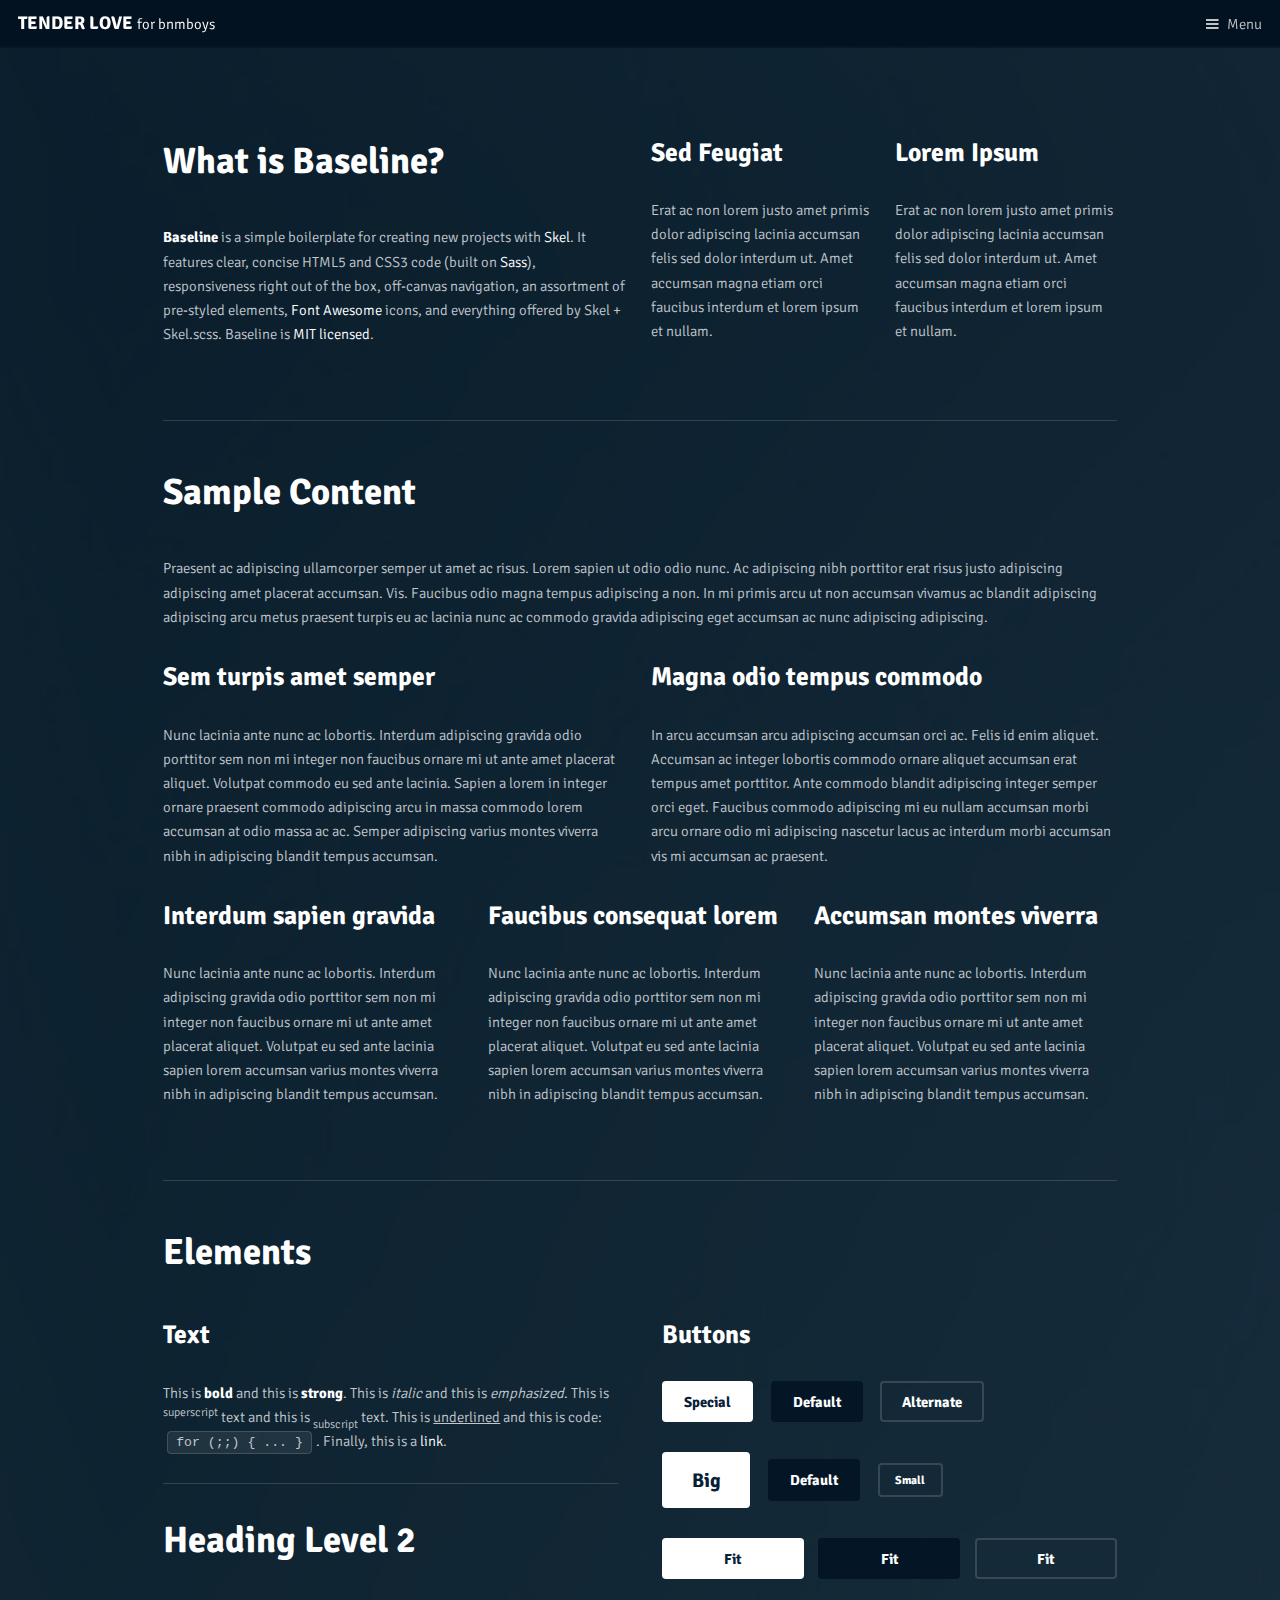
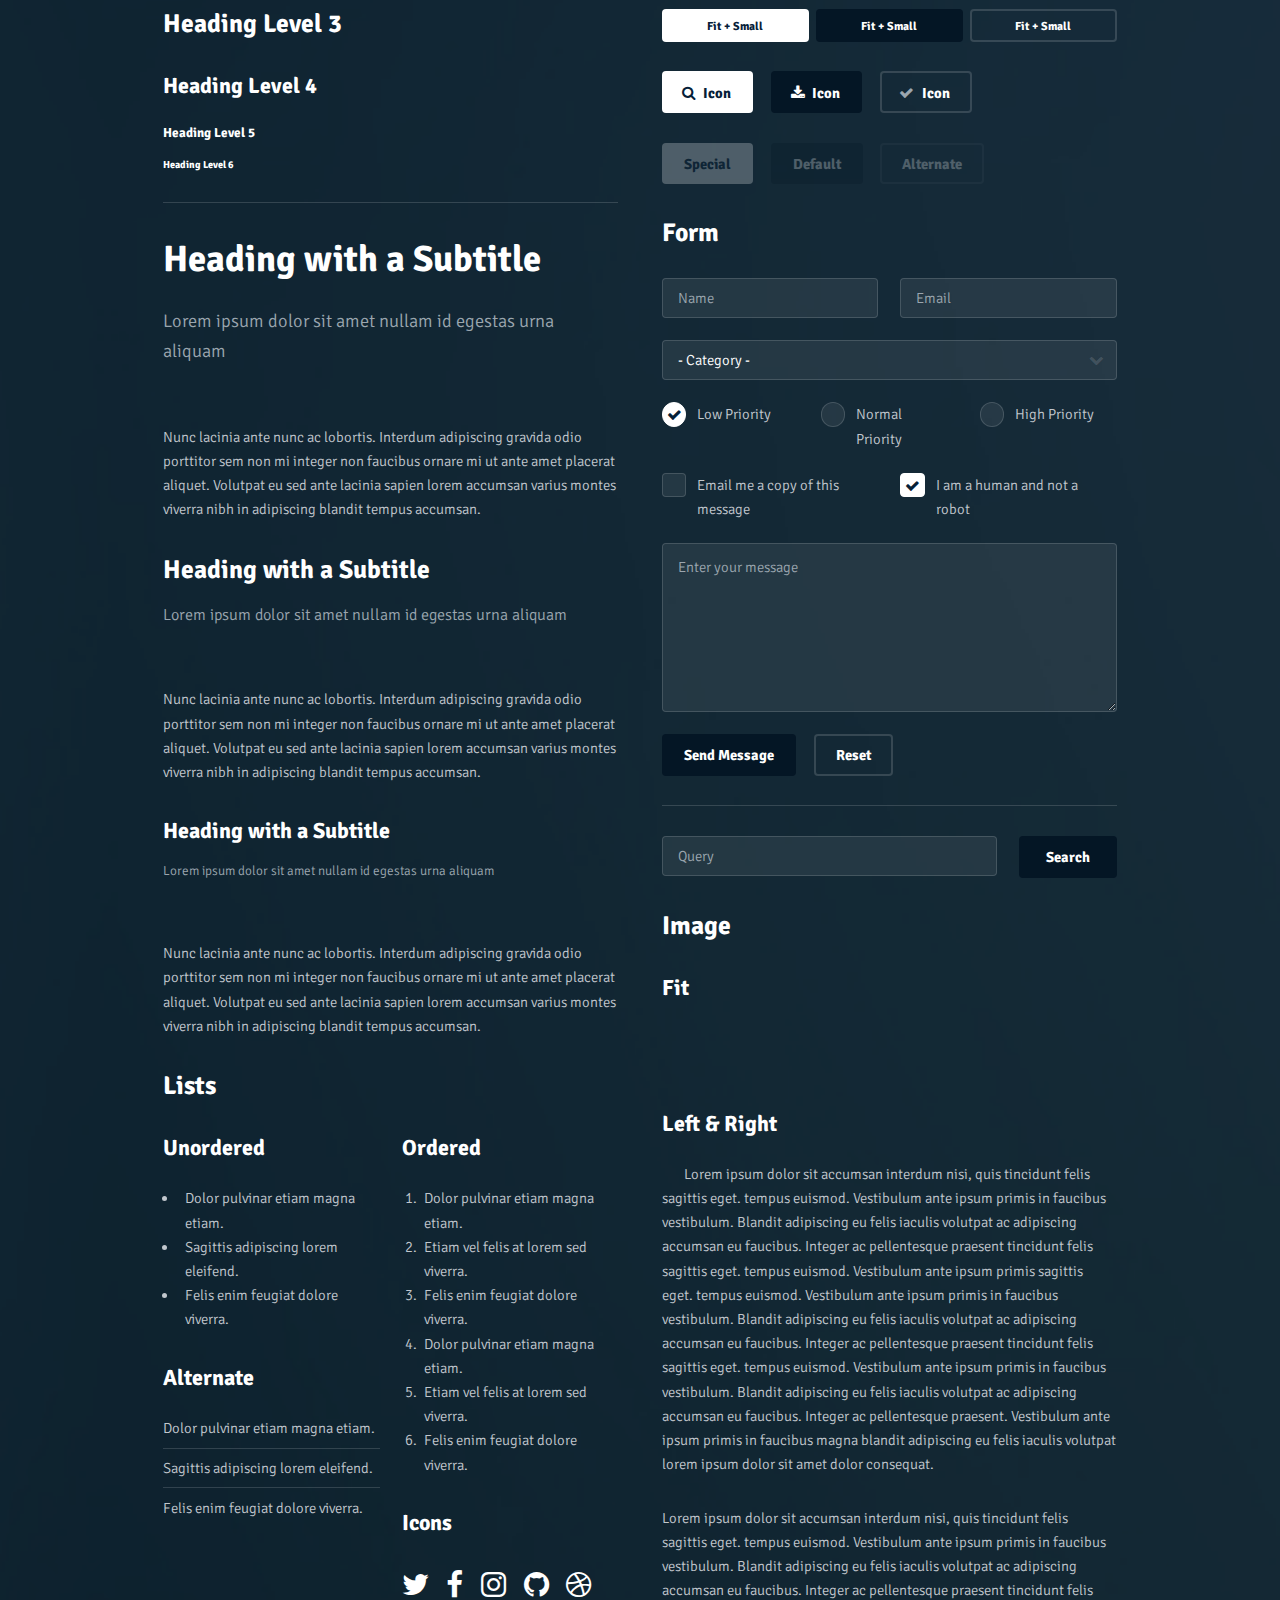
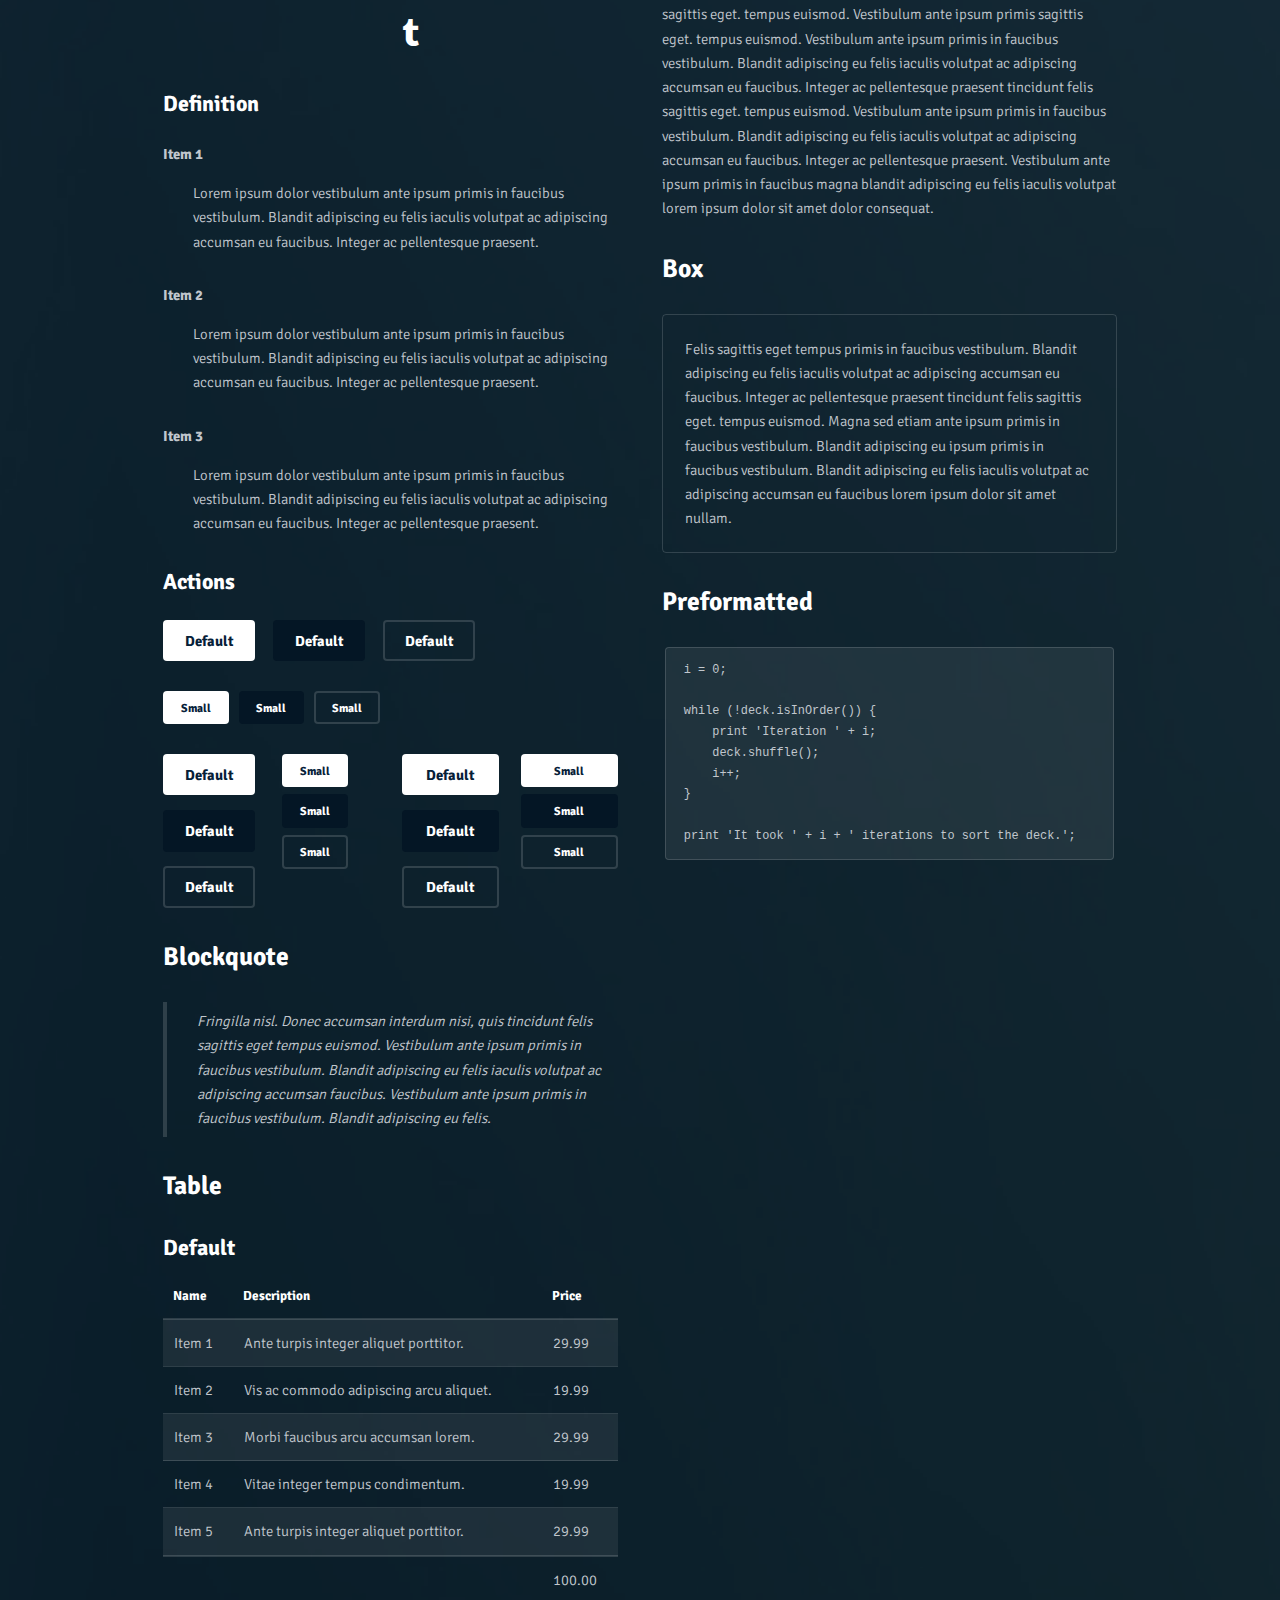
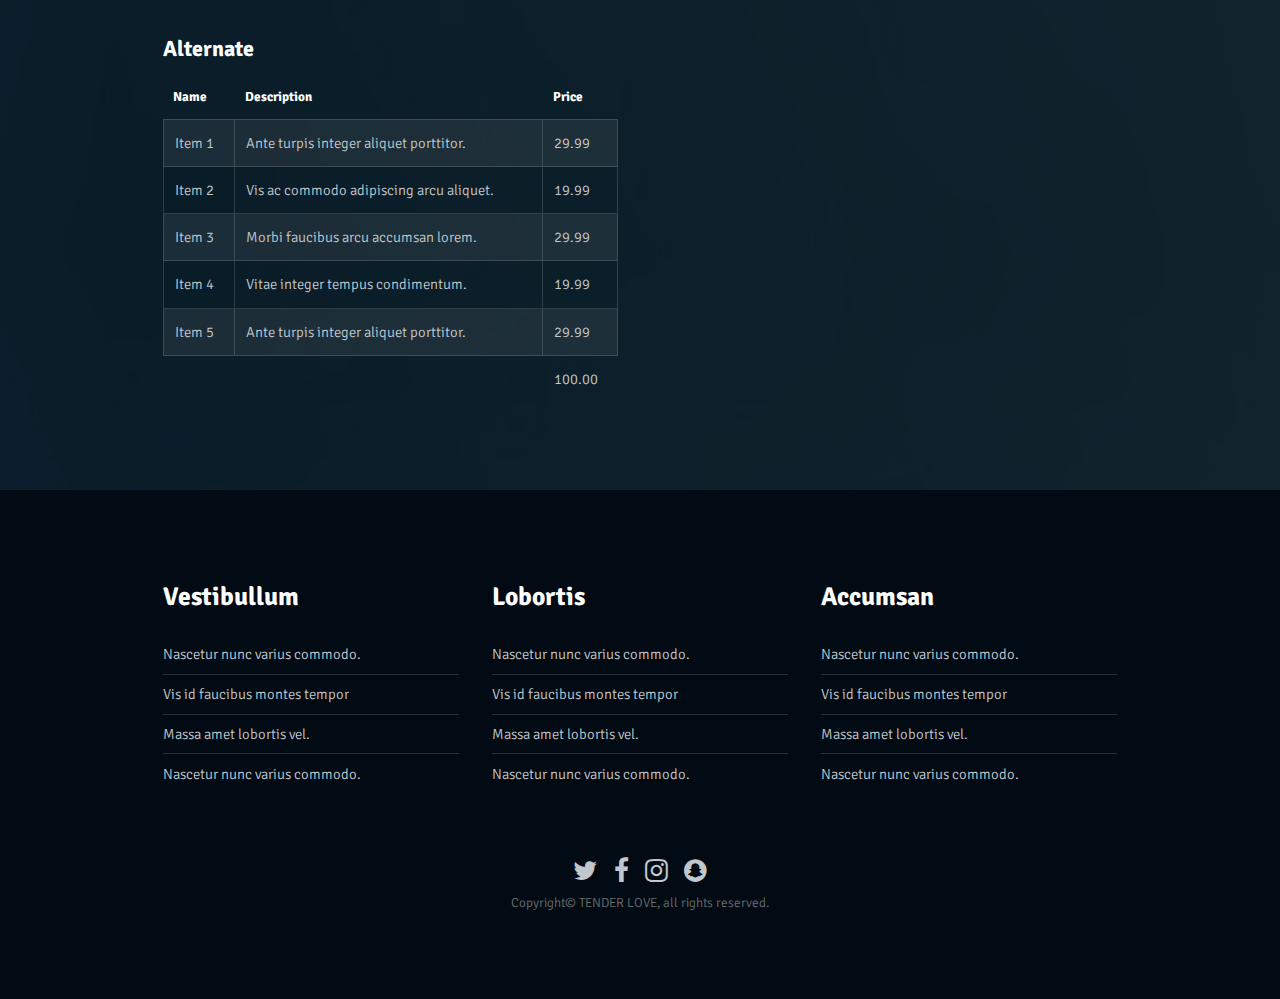
==== elements.html @ 0958149c "ｏｋ" ====
<!DOCTYPE HTML>
<!--
	Broadcast by TEMPLATED
	templated.co @templatedco
	Released for free under the Creative Commons Attribution 3.0 license (templated.co/license)
-->
<html>
	<head>
		<title>TENDER LOVE</title>
		<meta charset="utf-8" />
		<meta name="viewport" content="width=device-width, initial-scale=1" />
		<link rel="stylesheet" href="assets/css/main.css" />
		<link rel="shortcut icon" href="images/pic00.jpg">
	</head>
	<body class="subpage">

		<!-- Header -->
			<header id="header">
				<h1><a href="#">TENDER LOVE <span>for bnmboys</span></a></h1>
				<a href="#menu">Menu</a>
			</header>

		<!-- Nav -->
			<nav id="menu">
				<ul class="links">
					<li><a href="index.html">Home</a></li>
					<li><a href="generic.html">MXM TAIWAN FANMEETING</a></li>
					<li><a href="elements.html">MEMBERS INTRODUCE</a></li>
				</ul>
			</nav>

		<!-- Main -->
			<div id="main">
				<section class="wrapper style1">
				<div class="inner">

				<!-- Intro -->
					<div class="row">
						<section class="6u 12u$(medium)">
							<h2>What is Baseline?</h2>
							<p><strong>Baseline</strong> is a simple boilerplate for creating new projects with <a href="http://skel.io">Skel</a>. It features clear, concise HTML5 and CSS3 code (built on <a href="http://sass-lang.com">Sass</a>), responsiveness right out of the box, off-canvas navigation, an assortment of pre-styled elements, <a href="http://fontawesome.io">Font Awesome</a> icons, and everything offered by Skel + Skel.scss. Baseline is <a href="http://skel.io/license">MIT licensed</a>.</p>
						</section>
						<section class="3u 6u(medium) 12u$(small)">
							<h3>Sed Feugiat</h3>
							<p>Erat ac non lorem justo amet primis dolor adipiscing lacinia accumsan felis sed dolor interdum ut. Amet accumsan magna etiam orci faucibus interdum et lorem ipsum et nullam.</p>
						</section>
						<section class="3u$ 6u$(medium) 12u$(small)">
							<h3>Lorem Ipsum</h3>
							<p>Erat ac non lorem justo amet primis dolor adipiscing lacinia accumsan felis sed dolor interdum ut. Amet accumsan magna etiam orci faucibus interdum et lorem ipsum et nullam.</p>
						</section>
					</div>

				<hr class="major" />

				<!-- Content -->
					<h2 id="content">Sample Content</h2>
					<p>Praesent ac adipiscing ullamcorper semper ut amet ac risus. Lorem sapien ut odio odio nunc. Ac adipiscing nibh porttitor erat risus justo adipiscing adipiscing amet placerat accumsan. Vis. Faucibus odio magna tempus adipiscing a non. In mi primis arcu ut non accumsan vivamus ac blandit adipiscing adipiscing arcu metus praesent turpis eu ac lacinia nunc ac commodo gravida adipiscing eget accumsan ac nunc adipiscing adipiscing.</p>
					<div class="row">
						<div class="6u 12u$(small)">
							<h3>Sem turpis amet semper</h3>
							<p>Nunc lacinia ante nunc ac lobortis. Interdum adipiscing gravida odio porttitor sem non mi integer non faucibus ornare mi ut ante amet placerat aliquet. Volutpat commodo eu sed ante lacinia. Sapien a lorem in integer ornare praesent commodo adipiscing arcu in massa commodo lorem accumsan at odio massa ac ac. Semper adipiscing varius montes viverra nibh in adipiscing blandit tempus accumsan.</p>
						</div>
						<div class="6u$ 12u$(small)">
							<h3>Magna odio tempus commodo</h3>
							<p>In arcu accumsan arcu adipiscing accumsan orci ac. Felis id enim aliquet. Accumsan ac integer lobortis commodo ornare aliquet accumsan erat tempus amet porttitor. Ante commodo blandit adipiscing integer semper orci eget. Faucibus commodo adipiscing mi eu nullam accumsan morbi arcu ornare odio mi adipiscing nascetur lacus ac interdum morbi accumsan vis mi accumsan ac praesent.</p>
						</div>
						<!-- Break -->
						<div class="4u 12u$(medium)">
							<h3>Interdum sapien gravida</h3>
							<p>Nunc lacinia ante nunc ac lobortis. Interdum adipiscing gravida odio porttitor sem non mi integer non faucibus ornare mi ut ante amet placerat aliquet. Volutpat eu sed ante lacinia sapien lorem accumsan varius montes viverra nibh in adipiscing blandit tempus accumsan.</p>
						</div>
						<div class="4u 12u$(medium)">
							<h3>Faucibus consequat lorem</h3>
							<p>Nunc lacinia ante nunc ac lobortis. Interdum adipiscing gravida odio porttitor sem non mi integer non faucibus ornare mi ut ante amet placerat aliquet. Volutpat eu sed ante lacinia sapien lorem accumsan varius montes viverra nibh in adipiscing blandit tempus accumsan.</p>
						</div>
						<div class="4u$ 12u$(medium)">
							<h3>Accumsan montes viverra</h3>
							<p>Nunc lacinia ante nunc ac lobortis. Interdum adipiscing gravida odio porttitor sem non mi integer non faucibus ornare mi ut ante amet placerat aliquet. Volutpat eu sed ante lacinia sapien lorem accumsan varius montes viverra nibh in adipiscing blandit tempus accumsan.</p>
						</div>
					</div>

				<hr class="major" />

				<!-- Elements -->
					<h2 id="elements">Elements</h2>
					<div class="row 200%">
						<div class="6u 12u$(medium)">

							<!-- Text stuff -->
								<h3>Text</h3>
								<p>This is <b>bold</b> and this is <strong>strong</strong>. This is <i>italic</i> and this is <em>emphasized</em>.
								This is <sup>superscript</sup> text and this is <sub>subscript</sub> text.
								This is <u>underlined</u> and this is code: <code>for (;;) { ... }</code>.
								Finally, this is a <a href="#">link</a>.</p>
								<hr />
								<h2>Heading Level 2</h2>
								<h3>Heading Level 3</h3>
								<h4>Heading Level 4</h4>
								<h5>Heading Level 5</h5>
								<h6>Heading Level 6</h6>
								<hr />
								<header>
									<h2>Heading with a Subtitle</h2>
									<p>Lorem ipsum dolor sit amet nullam id egestas urna aliquam</p>
								</header>
								<p>Nunc lacinia ante nunc ac lobortis. Interdum adipiscing gravida odio porttitor sem non mi integer non faucibus ornare mi ut ante amet placerat aliquet. Volutpat eu sed ante lacinia sapien lorem accumsan varius montes viverra nibh in adipiscing blandit tempus accumsan.</p>
								<header>
									<h3>Heading with a Subtitle</h3>
									<p>Lorem ipsum dolor sit amet nullam id egestas urna aliquam</p>
								</header>
								<p>Nunc lacinia ante nunc ac lobortis. Interdum adipiscing gravida odio porttitor sem non mi integer non faucibus ornare mi ut ante amet placerat aliquet. Volutpat eu sed ante lacinia sapien lorem accumsan varius montes viverra nibh in adipiscing blandit tempus accumsan.</p>
								<header>
									<h4>Heading with a Subtitle</h4>
									<p>Lorem ipsum dolor sit amet nullam id egestas urna aliquam</p>
								</header>
								<p>Nunc lacinia ante nunc ac lobortis. Interdum adipiscing gravida odio porttitor sem non mi integer non faucibus ornare mi ut ante amet placerat aliquet. Volutpat eu sed ante lacinia sapien lorem accumsan varius montes viverra nibh in adipiscing blandit tempus accumsan.</p>

							<!-- Lists -->
								<h3>Lists</h3>
								<div class="row">
									<div class="6u 12u$(small)">

										<h4>Unordered</h4>
										<ul>
											<li>Dolor pulvinar etiam magna etiam.</li>
											<li>Sagittis adipiscing lorem eleifend.</li>
											<li>Felis enim feugiat dolore viverra.</li>
										</ul>

										<h4>Alternate</h4>
										<ul class="alt">
											<li>Dolor pulvinar etiam magna etiam.</li>
											<li>Sagittis adipiscing lorem eleifend.</li>
											<li>Felis enim feugiat dolore viverra.</li>
										</ul>

									</div>
									<div class="6u$ 12u$(small)">

										<h4>Ordered</h4>
										<ol>
											<li>Dolor pulvinar etiam magna etiam.</li>
											<li>Etiam vel felis at lorem sed viverra.</li>
											<li>Felis enim feugiat dolore viverra.</li>
											<li>Dolor pulvinar etiam magna etiam.</li>
											<li>Etiam vel felis at lorem sed viverra.</li>
											<li>Felis enim feugiat dolore viverra.</li>
										</ol>

										<h4>Icons</h4>
										<ul class="icons">
											<li><a href="#" class="icon fa-twitter"><span class="label">Twitter</span></a></li>
											<li><a href="#" class="icon fa-facebook"><span class="label">Facebook</span></a></li>
											<li><a href="#" class="icon fa-instagram"><span class="label">Instagram</span></a></li>
											<li><a href="#" class="icon fa-github"><span class="label">Github</span></a></li>
											<li><a href="#" class="icon fa-dribbble"><span class="label">Dribbble</span></a></li>
											<li><a href="#" class="icon fa-tumblr"><span class="label">Tumblr</span></a></li>
										</ul>

									</div>
								</div>
								<h4>Definition</h4>
								<dl>
									<dt>Item 1</dt>
									<dd>
										<p>Lorem ipsum dolor vestibulum ante ipsum primis in faucibus vestibulum. Blandit adipiscing eu felis iaculis volutpat ac adipiscing accumsan eu faucibus. Integer ac pellentesque praesent.</p>
									</dd>
									<dt>Item 2</dt>
									<dd>
										<p>Lorem ipsum dolor vestibulum ante ipsum primis in faucibus vestibulum. Blandit adipiscing eu felis iaculis volutpat ac adipiscing accumsan eu faucibus. Integer ac pellentesque praesent.</p>
									</dd>
									<dt>Item 3</dt>
									<dd>
										<p>Lorem ipsum dolor vestibulum ante ipsum primis in faucibus vestibulum. Blandit adipiscing eu felis iaculis volutpat ac adipiscing accumsan eu faucibus. Integer ac pellentesque praesent.</p>
									</dd>
								</dl>

								<h4>Actions</h4>
								<ul class="actions">
									<li><a href="#" class="button special">Default</a></li>
									<li><a href="#" class="button">Default</a></li>
									<li><a href="#" class="button alt">Default</a></li>
								</ul>
								<ul class="actions small">
									<li><a href="#" class="button special small">Small</a></li>
									<li><a href="#" class="button small">Small</a></li>
									<li><a href="#" class="button alt small">Small</a></li>
								</ul>
								<div class="row">
									<div class="3u 12u$(small)">
										<ul class="actions vertical">
											<li><a href="#" class="button special">Default</a></li>
											<li><a href="#" class="button">Default</a></li>
											<li><a href="#" class="button alt">Default</a></li>
										</ul>
									</div>
									<div class="3u 12u$(small)">
										<ul class="actions vertical small">
											<li><a href="#" class="button special small">Small</a></li>
											<li><a href="#" class="button small">Small</a></li>
											<li><a href="#" class="button alt small">Small</a></li>
										</ul>
									</div>
									<div class="3u 12u$(small)">
										<ul class="actions vertical">
											<li><a href="#" class="button special fit">Default</a></li>
											<li><a href="#" class="button fit">Default</a></li>
											<li><a href="#" class="button alt fit">Default</a></li>
										</ul>
									</div>
									<div class="3u$ 12u$(small)">
										<ul class="actions vertical small">
											<li><a href="#" class="button special small fit">Small</a></li>
											<li><a href="#" class="button small fit">Small</a></li>
											<li><a href="#" class="button alt small fit">Small</a></li>
										</ul>
									</div>
								</div>

							<!-- Blockquote -->
								<h3>Blockquote</h3>
								<blockquote>Fringilla nisl. Donec accumsan interdum nisi, quis tincidunt felis sagittis eget tempus euismod. Vestibulum ante ipsum primis in faucibus vestibulum. Blandit adipiscing eu felis iaculis volutpat ac adipiscing accumsan faucibus. Vestibulum ante ipsum primis in faucibus vestibulum. Blandit adipiscing eu felis.</blockquote>

							<!-- Table -->
								<h3>Table</h3>

								<h4>Default</h4>
								<div class="table-wrapper">
									<table>
										<thead>
											<tr>
												<th>Name</th>
												<th>Description</th>
												<th>Price</th>
											</tr>
										</thead>
										<tbody>
											<tr>
												<td>Item 1</td>
												<td>Ante turpis integer aliquet porttitor.</td>
												<td>29.99</td>
											</tr>
											<tr>
												<td>Item 2</td>
												<td>Vis ac commodo adipiscing arcu aliquet.</td>
												<td>19.99</td>
											</tr>
											<tr>
												<td>Item 3</td>
												<td> Morbi faucibus arcu accumsan lorem.</td>
												<td>29.99</td>
											</tr>
											<tr>
												<td>Item 4</td>
												<td>Vitae integer tempus condimentum.</td>
												<td>19.99</td>
											</tr>
											<tr>
												<td>Item 5</td>
												<td>Ante turpis integer aliquet porttitor.</td>
												<td>29.99</td>
											</tr>
										</tbody>
										<tfoot>
											<tr>
												<td colspan="2"></td>
												<td>100.00</td>
											</tr>
										</tfoot>
									</table>
								</div>

								<h4>Alternate</h4>
								<div class="table-wrapper">
									<table class="alt">
										<thead>
											<tr>
												<th>Name</th>
												<th>Description</th>
												<th>Price</th>
											</tr>
										</thead>
										<tbody>
											<tr>
												<td>Item 1</td>
												<td>Ante turpis integer aliquet porttitor.</td>
												<td>29.99</td>
											</tr>
											<tr>
												<td>Item 2</td>
												<td>Vis ac commodo adipiscing arcu aliquet.</td>
												<td>19.99</td>
											</tr>
											<tr>
												<td>Item 3</td>
												<td> Morbi faucibus arcu accumsan lorem.</td>
												<td>29.99</td>
											</tr>
											<tr>
												<td>Item 4</td>
												<td>Vitae integer tempus condimentum.</td>
												<td>19.99</td>
											</tr>
											<tr>
												<td>Item 5</td>
												<td>Ante turpis integer aliquet porttitor.</td>
												<td>29.99</td>
											</tr>
										</tbody>
										<tfoot>
											<tr>
												<td colspan="2"></td>
												<td>100.00</td>
											</tr>
										</tfoot>
									</table>
								</div>

						</div>
						<div class="6u$ 12u$(medium)">

							<!-- Buttons -->
								<h3>Buttons</h3>
								<ul class="actions">
									<li><a href="#" class="button special">Special</a></li>
									<li><a href="#" class="button">Default</a></li>
									<li><a href="#" class="button alt">Alternate</a></li>
								</ul>
								<ul class="actions">
									<li><a href="#" class="button special big">Big</a></li>
									<li><a href="#" class="button">Default</a></li>
									<li><a href="#" class="button alt small">Small</a></li>
								</ul>
								<ul class="actions fit">
									<li><a href="#" class="button special fit">Fit</a></li>
									<li><a href="#" class="button fit">Fit</a></li>
									<li><a href="#" class="button alt fit">Fit</a></li>
								</ul>
								<ul class="actions fit small">
									<li><a href="#" class="button special fit small">Fit + Small</a></li>
									<li><a href="#" class="button fit small">Fit + Small</a></li>
									<li><a href="#" class="button alt fit small">Fit + Small</a></li>
								</ul>
								<ul class="actions">
									<li><a href="#" class="button special icon fa-search">Icon</a></li>
									<li><a href="#" class="button icon fa-download">Icon</a></li>
									<li><a href="#" class="button alt icon fa-check">Icon</a></li>
								</ul>
								<ul class="actions">
									<li><span class="button special disabled">Special</span></li>
									<li><span class="button disabled">Default</span></li>
									<li><span class="button alt disabled">Alternate</span></li>
								</ul>

							<!-- Form -->
								<h3>Form</h3>

								<form method="post" action="#">
									<div class="row uniform">
										<div class="6u 12u$(xsmall)">
											<input type="text" name="name" id="name" value="" placeholder="Name" />
										</div>
										<div class="6u$ 12u$(xsmall)">
											<input type="email" name="email" id="email" value="" placeholder="Email" />
										</div>
										<!-- Break -->
										<div class="12u$">
											<div class="select-wrapper">
												<select name="category" id="category">
													<option value="">- Category -</option>
													<option value="1">Manufacturing</option>
													<option value="1">Shipping</option>
													<option value="1">Administration</option>
													<option value="1">Human Resources</option>
												</select>
											</div>
										</div>
										<!-- Break -->
										<div class="4u 12u$(small)">
											<input type="radio" id="priority-low" name="priority" checked>
											<label for="priority-low">Low Priority</label>
										</div>
										<div class="4u 12u$(small)">
											<input type="radio" id="priority-normal" name="priority">
											<label for="priority-normal">Normal Priority</label>
										</div>
										<div class="4u$ 12u$(small)">
											<input type="radio" id="priority-high" name="priority">
											<label for="priority-high">High Priority</label>
										</div>
										<!-- Break -->
										<div class="6u 12u$(small)">
											<input type="checkbox" id="copy" name="copy">
											<label for="copy">Email me a copy of this message</label>
										</div>
										<div class="6u$ 12u$(small)">
											<input type="checkbox" id="human" name="human" checked>
											<label for="human">I am a human and not a robot</label>
										</div>
										<!-- Break -->
										<div class="12u$">
											<textarea name="message" id="message" placeholder="Enter your message" rows="6"></textarea>
										</div>
										<!-- Break -->
										<div class="12u$">
											<ul class="actions">
												<li><input type="submit" value="Send Message" /></li>
												<li><input type="reset" value="Reset" class="alt" /></li>
											</ul>
										</div>
									</div>
								</form>

								<hr />

								<form method="post" action="#">
									<div class="row uniform">
										<div class="9u 12u$(small)">
											<input type="text" name="query" id="query" value="" placeholder="Query" />
										</div>
										<div class="3u$ 12u$(small)">
											<input type="submit" value="Search" class="fit" />
										</div>
									</div>
								</form>

							<!-- Image -->
								<h3>Image</h3>

								<h4>Fit</h4>
								<span class="image fit"><img src="images/pic01.jpg" alt="" /></span>
								<div class="box alt">
									<div class="row 50% uniform">
										<div class="4u"><span class="image fit"><img src="images/pic01.jpg" alt="" /></span></div>
										<div class="4u"><span class="image fit"><img src="images/pic01.jpg" alt="" /></span></div>
										<div class="4u$"><span class="image fit"><img src="images/pic01.jpg" alt="" /></span></div>
										<!-- Break -->
										<div class="4u"><span class="image fit"><img src="images/pic01.jpg" alt="" /></span></div>
										<div class="4u"><span class="image fit"><img src="images/pic01.jpg" alt="" /></span></div>
										<div class="4u$"><span class="image fit"><img src="images/pic01.jpg" alt="" /></span></div>
										<!-- Break -->
										<div class="4u"><span class="image fit"><img src="images/pic01.jpg" alt="" /></span></div>
										<div class="4u"><span class="image fit"><img src="images/pic01.jpg" alt="" /></span></div>
										<div class="4u$"><span class="image fit"><img src="images/pic01.jpg" alt="" /></span></div>
									</div>
								</div>

								<h4>Left &amp; Right</h4>
								<p><span class="image left"><img src="images/pic02.jpg" alt="" /></span>Lorem ipsum dolor sit accumsan interdum nisi, quis tincidunt felis sagittis eget. tempus euismod. Vestibulum ante ipsum primis in faucibus vestibulum. Blandit adipiscing eu felis iaculis volutpat ac adipiscing accumsan eu faucibus. Integer ac pellentesque praesent tincidunt felis sagittis eget. tempus euismod. Vestibulum ante ipsum primis sagittis eget. tempus euismod. Vestibulum ante ipsum primis in faucibus vestibulum. Blandit adipiscing eu felis iaculis volutpat ac adipiscing accumsan eu faucibus. Integer ac pellentesque praesent tincidunt felis sagittis eget. tempus euismod. Vestibulum ante ipsum primis in faucibus vestibulum. Blandit adipiscing eu felis iaculis volutpat ac adipiscing accumsan eu faucibus. Integer ac pellentesque praesent. Vestibulum ante ipsum primis in faucibus magna blandit adipiscing eu felis iaculis volutpat lorem ipsum dolor sit amet dolor consequat.</p>
								<p><span class="image right"><img src="images/pic02.jpg" alt="" /></span>Lorem ipsum dolor sit accumsan interdum nisi, quis tincidunt felis sagittis eget. tempus euismod. Vestibulum ante ipsum primis in faucibus vestibulum. Blandit adipiscing eu felis iaculis volutpat ac adipiscing accumsan eu faucibus. Integer ac pellentesque praesent tincidunt felis sagittis eget. tempus euismod. Vestibulum ante ipsum primis sagittis eget. tempus euismod. Vestibulum ante ipsum primis in faucibus vestibulum. Blandit adipiscing eu felis iaculis volutpat ac adipiscing accumsan eu faucibus. Integer ac pellentesque praesent tincidunt felis sagittis eget. tempus euismod. Vestibulum ante ipsum primis in faucibus vestibulum. Blandit adipiscing eu felis iaculis volutpat ac adipiscing accumsan eu faucibus. Integer ac pellentesque praesent. Vestibulum ante ipsum primis in faucibus magna blandit adipiscing eu felis iaculis volutpat lorem ipsum dolor sit amet dolor consequat.</p>

							<!-- Box -->
								<h3>Box</h3>
								<div class="box">
									<p>Felis sagittis eget tempus primis in faucibus vestibulum. Blandit adipiscing eu felis iaculis volutpat ac adipiscing accumsan eu faucibus. Integer ac pellentesque praesent tincidunt felis sagittis eget. tempus euismod. Magna sed etiam ante ipsum primis in faucibus vestibulum. Blandit adipiscing eu ipsum primis in faucibus vestibulum. Blandit adipiscing eu felis iaculis volutpat ac adipiscing accumsan eu faucibus lorem ipsum dolor sit amet nullam.</p>
								</div>

							<!-- Preformatted Code -->
								<h3>Preformatted</h3>
								<pre><code>i = 0;

while (!deck.isInOrder()) {
    print 'Iteration ' + i;
    deck.shuffle();
    i++;
}

print 'It took ' + i + ' iterations to sort the deck.';
</code></pre>

						</div>
					</div>
				</div>
				</section>
			</div>

		<!-- Footer -->
			<footer id="footer">
				<div class="inner">
					<div class="flex flex-3">
						<div class="col">
							<h3>Vestibullum</h3>
							<ul class="alt">
								<li><a href="#">Nascetur nunc varius commodo.</a></li>
								<li><a href="#">Vis id faucibus montes tempor</a></li>
								<li><a href="#">Massa amet lobortis vel.</a></li>
								<li><a href="#">Nascetur nunc varius commodo.</a></li>
							</ul>
						</div>
						<div class="col">
							<h3>Lobortis</h3>
							<ul class="alt">
								<li><a href="#">Nascetur nunc varius commodo.</a></li>
								<li><a href="#">Vis id faucibus montes tempor</a></li>
								<li><a href="#">Massa amet lobortis vel.</a></li>
								<li><a href="#">Nascetur nunc varius commodo.</a></li>
							</ul>
						</div>
						<div class="col">
							<h3>Accumsan</h3>
							<ul class="alt">
								<li><a href="#">Nascetur nunc varius commodo.</a></li>
								<li><a href="#">Vis id faucibus montes tempor</a></li>
								<li><a href="#">Massa amet lobortis vel.</a></li>
								<li><a href="#">Nascetur nunc varius commodo.</a></li>
							</ul>
						</div>
					</div>
				</div>
				<div class="copyright">
					<ul class="icons">
						<li><a href="#" class="icon fa-twitter"><span class="label">Twitter</span></a></li>
						<li><a href="#" class="icon fa-facebook"><span class="label">Facebook</span></a></li>
						<li><a href="#" class="icon fa-instagram"><span class="label">Instagram</span></a></li>
						<li><a href="#" class="icon fa-snapchat"><span class="label">Snapchat</span></a></li>
					</ul>
					Copyright&copy; TENDER LOVE, all rights reserved. 
				</div>
			</footer>

		<!-- Scripts -->
			<script src="assets/js/jquery.min.js"></script>
			<script src="assets/js/jquery.scrolly.min.js"></script>
			<script src="assets/js/skel.min.js"></script>
			<script src="assets/js/util.js"></script>
			<script src="assets/js/main.js"></script>

	</body>
</html>
---- assets/css/main.css ----
@charset "UTF-8";
@import url(font-awesome.min.css);
@import url("https://fonts.googleapis.com/css?family=Signika:300,700");

/*
	Broadcast by TEMPLATED
	templated.co @templatedco
	Released for free under the Creative Commons Attribution 3.0 license (templated.co/license)
*/

/* Reset */

	html, body, div, span, applet, object, iframe, h1, h2, h3, h4, h5, h6, p, blockquote, pre, a, abbr, acronym, address, big, cite, code, del, dfn, em, img, ins, kbd, q, s, samp, small, strike, strong, sub, sup, tt, var, b, u, i, center, dl, dt, dd, ol, ul, li, fieldset, form, label, legend, table, caption, tbody, tfoot, thead, tr, th, td, article, aside, canvas, details, embed, figure, figcaption, footer, header, hgroup, menu, nav, output, ruby, section, summary, time, mark, audio, video {
		margin: 0;
		padding: 0;
		border: 0;
		font-size: 100%;
		font: inherit;
		vertical-align: baseline;
	}

	article, aside, details, figcaption, figure, footer, header, hgroup, menu, nav, section {
		display: block;
	}

	body {
		line-height: 1;
	}

	ol, ul {
		list-style: none;
	}

	blockquote, q {
		quotes: none;
	}

	blockquote:before, blockquote:after, q:before, q:after {
		content: '';
		content: none;
	}

	table {
		border-collapse: collapse;
		border-spacing: 0;
	}

	body {
		-webkit-text-size-adjust: none;
	}

/* Box Model */

	*, *:before, *:after {
		-moz-box-sizing: border-box;
		-webkit-box-sizing: border-box;
		box-sizing: border-box;
	}

/* Containers */

	.container {
		margin-left: auto;
		margin-right: auto;
	}

	.container.\31 25\25 {
		width: 100%;
		max-width: 100em;
		min-width: 80em;
	}

	.container.\37 5\25 {
		width: 60em;
	}

	.container.\35 0\25 {
		width: 40em;
	}

	.container.\32 5\25 {
		width: 20em;
	}

	.container {
		width: 80em;
	}

	@media screen and (max-width: 1680px) {

		.container.\31 25\25 {
			width: 100%;
			max-width: 100em;
			min-width: 80em;
		}

		.container.\37 5\25 {
			width: 60em;
		}

		.container.\35 0\25 {
			width: 40em;
		}

		.container.\32 5\25 {
			width: 20em;
		}

		.container {
			width: 80em;
		}

	}

	@media screen and (max-width: 1280px) {

		.container.\31 25\25 {
			width: 100%;
			max-width: 81.25em;
			min-width: 65em;
		}

		.container.\37 5\25 {
			width: 48.75em;
		}

		.container.\35 0\25 {
			width: 32.5em;
		}

		.container.\32 5\25 {
			width: 16.25em;
		}

		.container {
			width: 65em;
		}

	}

	@media screen and (max-width: 980px) {

		.container.\31 25\25 {
			width: 100%;
			max-width: 112.5%;
			min-width: 90%;
		}

		.container.\37 5\25 {
			width: 67.5%;
		}

		.container.\35 0\25 {
			width: 45%;
		}

		.container.\32 5\25 {
			width: 22.5%;
		}

		.container {
			width: 90%;
		}

	}

	@media screen and (max-width: 736px) {

		.container.\31 25\25 {
			width: 100%;
			max-width: 112.5%;
			min-width: 90%;
		}

		.container.\37 5\25 {
			width: 67.5%;
		}

		.container.\35 0\25 {
			width: 45%;
		}

		.container.\32 5\25 {
			width: 22.5%;
		}

		.container {
			width: 90% !important;
		}

	}

	@media screen and (max-width: 480px) {

		.container.\31 25\25 {
			width: 100%;
			max-width: 112.5%;
			min-width: 90%;
		}

		.container.\37 5\25 {
			width: 67.5%;
		}

		.container.\35 0\25 {
			width: 45%;
		}

		.container.\32 5\25 {
			width: 22.5%;
		}

		.container {
			width: 90% !important;
		}

	}

/* Grid */

	.row {
		border-bottom: solid 1px transparent;
		-moz-box-sizing: border-box;
		-webkit-box-sizing: border-box;
		box-sizing: border-box;
	}

	.row > * {
		float: left;
		-moz-box-sizing: border-box;
		-webkit-box-sizing: border-box;
		box-sizing: border-box;
	}

	.row:after, .row:before {
		content: '';
		display: block;
		clear: both;
		height: 0;
	}

	.row.uniform > * > :first-child {
		margin-top: 0;
	}

	.row.uniform > * > :last-child {
		margin-bottom: 0;
	}

	.row.\30 \25 > * {
		padding: 0 0 0 0em;
	}

	.row.\30 \25 {
		margin: 0 0 -1px 0em;
	}

	.row.uniform.\30 \25 > * {
		padding: 0em 0 0 0em;
	}

	.row.uniform.\30 \25 {
		margin: 0em 0 -1px 0em;
	}

	.row > * {
		padding: 0 0 0 2em;
	}

	.row {
		margin: 0 0 -1px -2em;
	}

	.row.uniform > * {
		padding: 2em 0 0 2em;
	}

	.row.uniform {
		margin: -2em 0 -1px -2em;
	}

	.row.\32 00\25 > * {
		padding: 0 0 0 4em;
	}

	.row.\32 00\25 {
		margin: 0 0 -1px -4em;
	}

	.row.uniform.\32 00\25 > * {
		padding: 4em 0 0 4em;
	}

	.row.uniform.\32 00\25 {
		margin: -4em 0 -1px -4em;
	}

	.row.\31 50\25 > * {
		padding: 0 0 0 3em;
	}

	.row.\31 50\25 {
		margin: 0 0 -1px -3em;
	}

	.row.uniform.\31 50\25 > * {
		padding: 3em 0 0 3em;
	}

	.row.uniform.\31 50\25 {
		margin: -3em 0 -1px -3em;
	}

	.row.\35 0\25 > * {
		padding: 0 0 0 1em;
	}

	.row.\35 0\25 {
		margin: 0 0 -1px -1em;
	}

	.row.uniform.\35 0\25 > * {
		padding: 1em 0 0 1em;
	}

	.row.uniform.\35 0\25 {
		margin: -1em 0 -1px -1em;
	}

	.row.\32 5\25 > * {
		padding: 0 0 0 0.5em;
	}

	.row.\32 5\25 {
		margin: 0 0 -1px -0.5em;
	}

	.row.uniform.\32 5\25 > * {
		padding: 0.5em 0 0 0.5em;
	}

	.row.uniform.\32 5\25 {
		margin: -0.5em 0 -1px -0.5em;
	}

	.\31 2u, .\31 2u\24 {
		width: 100%;
		clear: none;
		margin-left: 0;
	}

	.\31 1u, .\31 1u\24 {
		width: 91.6666666667%;
		clear: none;
		margin-left: 0;
	}

	.\31 0u, .\31 0u\24 {
		width: 83.3333333333%;
		clear: none;
		margin-left: 0;
	}

	.\39 u, .\39 u\24 {
		width: 75%;
		clear: none;
		margin-left: 0;
	}

	.\38 u, .\38 u\24 {
		width: 66.6666666667%;
		clear: none;
		margin-left: 0;
	}

	.\37 u, .\37 u\24 {
		width: 58.3333333333%;
		clear: none;
		margin-left: 0;
	}

	.\36 u, .\36 u\24 {
		width: 50%;
		clear: none;
		margin-left: 0;
	}

	.\35 u, .\35 u\24 {
		width: 41.6666666667%;
		clear: none;
		margin-left: 0;
	}

	.\34 u, .\34 u\24 {
		width: 33.3333333333%;
		clear: none;
		margin-left: 0;
	}

	.\33 u, .\33 u\24 {
		width: 25%;
		clear: none;
		margin-left: 0;
	}

	.\32 u, .\32 u\24 {
		width: 16.6666666667%;
		clear: none;
		margin-left: 0;
	}

	.\31 u, .\31 u\24 {
		width: 8.3333333333%;
		clear: none;
		margin-left: 0;
	}

	.\31 2u\24 + *,
	.\31 1u\24 + *,
	.\31 0u\24 + *,
	.\39 u\24 + *,
	.\38 u\24 + *,
	.\37 u\24 + *,
	.\36 u\24 + *,
	.\35 u\24 + *,
	.\34 u\24 + *,
	.\33 u\24 + *,
	.\32 u\24 + *,
	.\31 u\24 + * {
		clear: left;
	}

	.\-11u {
		margin-left: 91.66667%;
	}

	.\-10u {
		margin-left: 83.33333%;
	}

	.\-9u {
		margin-left: 75%;
	}

	.\-8u {
		margin-left: 66.66667%;
	}

	.\-7u {
		margin-left: 58.33333%;
	}

	.\-6u {
		margin-left: 50%;
	}

	.\-5u {
		margin-left: 41.66667%;
	}

	.\-4u {
		margin-left: 33.33333%;
	}

	.\-3u {
		margin-left: 25%;
	}

	.\-2u {
		margin-left: 16.66667%;
	}

	.\-1u {
		margin-left: 8.33333%;
	}

	@media screen and (max-width: 1680px) {

		.row > * {
			padding: 0 0 0 2em;
		}

		.row {
			margin: 0 0 -1px -2em;
		}

		.row.uniform > * {
			padding: 2em 0 0 2em;
		}

		.row.uniform {
			margin: -2em 0 -1px -2em;
		}

		.row.\32 00\25 > * {
			padding: 0 0 0 4em;
		}

		.row.\32 00\25 {
			margin: 0 0 -1px -4em;
		}

		.row.uniform.\32 00\25 > * {
			padding: 4em 0 0 4em;
		}

		.row.uniform.\32 00\25 {
			margin: -4em 0 -1px -4em;
		}

		.row.\31 50\25 > * {
			padding: 0 0 0 3em;
		}

		.row.\31 50\25 {
			margin: 0 0 -1px -3em;
		}

		.row.uniform.\31 50\25 > * {
			padding: 3em 0 0 3em;
		}

		.row.uniform.\31 50\25 {
			margin: -3em 0 -1px -3em;
		}

		.row.\35 0\25 > * {
			padding: 0 0 0 1em;
		}

		.row.\35 0\25 {
			margin: 0 0 -1px -1em;
		}

		.row.uniform.\35 0\25 > * {
			padding: 1em 0 0 1em;
		}

		.row.uniform.\35 0\25 {
			margin: -1em 0 -1px -1em;
		}

		.row.\32 5\25 > * {
			padding: 0 0 0 0.5em;
		}

		.row.\32 5\25 {
			margin: 0 0 -1px -0.5em;
		}

		.row.uniform.\32 5\25 > * {
			padding: 0.5em 0 0 0.5em;
		}

		.row.uniform.\32 5\25 {
			margin: -0.5em 0 -1px -0.5em;
		}

		.\31 2u\28xlarge\29, .\31 2u\24\28xlarge\29 {
			width: 100%;
			clear: none;
			margin-left: 0;
		}

		.\31 1u\28xlarge\29, .\31 1u\24\28xlarge\29 {
			width: 91.6666666667%;
			clear: none;
			margin-left: 0;
		}

		.\31 0u\28xlarge\29, .\31 0u\24\28xlarge\29 {
			width: 83.3333333333%;
			clear: none;
			margin-left: 0;
		}

		.\39 u\28xlarge\29, .\39 u\24\28xlarge\29 {
			width: 75%;
			clear: none;
			margin-left: 0;
		}

		.\38 u\28xlarge\29, .\38 u\24\28xlarge\29 {
			width: 66.6666666667%;
			clear: none;
			margin-left: 0;
		}

		.\37 u\28xlarge\29, .\37 u\24\28xlarge\29 {
			width: 58.3333333333%;
			clear: none;
			margin-left: 0;
		}

		.\36 u\28xlarge\29, .\36 u\24\28xlarge\29 {
			width: 50%;
			clear: none;
			margin-left: 0;
		}

		.\35 u\28xlarge\29, .\35 u\24\28xlarge\29 {
			width: 41.6666666667%;
			clear: none;
			margin-left: 0;
		}

		.\34 u\28xlarge\29, .\34 u\24\28xlarge\29 {
			width: 33.3333333333%;
			clear: none;
			margin-left: 0;
		}

		.\33 u\28xlarge\29, .\33 u\24\28xlarge\29 {
			width: 25%;
			clear: none;
			margin-left: 0;
		}

		.\32 u\28xlarge\29, .\32 u\24\28xlarge\29 {
			width: 16.6666666667%;
			clear: none;
			margin-left: 0;
		}

		.\31 u\28xlarge\29, .\31 u\24\28xlarge\29 {
			width: 8.3333333333%;
			clear: none;
			margin-left: 0;
		}

		.\31 2u\24\28xlarge\29 + *,
		.\31 1u\24\28xlarge\29 + *,
		.\31 0u\24\28xlarge\29 + *,
		.\39 u\24\28xlarge\29 + *,
		.\38 u\24\28xlarge\29 + *,
		.\37 u\24\28xlarge\29 + *,
		.\36 u\24\28xlarge\29 + *,
		.\35 u\24\28xlarge\29 + *,
		.\34 u\24\28xlarge\29 + *,
		.\33 u\24\28xlarge\29 + *,
		.\32 u\24\28xlarge\29 + *,
		.\31 u\24\28xlarge\29 + * {
			clear: left;
		}

		.\-11u\28xlarge\29 {
			margin-left: 91.66667%;
		}

		.\-10u\28xlarge\29 {
			margin-left: 83.33333%;
		}

		.\-9u\28xlarge\29 {
			margin-left: 75%;
		}

		.\-8u\28xlarge\29 {
			margin-left: 66.66667%;
		}

		.\-7u\28xlarge\29 {
			margin-left: 58.33333%;
		}

		.\-6u\28xlarge\29 {
			margin-left: 50%;
		}

		.\-5u\28xlarge\29 {
			margin-left: 41.66667%;
		}

		.\-4u\28xlarge\29 {
			margin-left: 33.33333%;
		}

		.\-3u\28xlarge\29 {
			margin-left: 25%;
		}

		.\-2u\28xlarge\29 {
			margin-left: 16.66667%;
		}

		.\-1u\28xlarge\29 {
			margin-left: 8.33333%;
		}

	}

	@media screen and (max-width: 1280px) {

		.row > * {
			padding: 0 0 0 1.5em;
		}

		.row {
			margin: 0 0 -1px -1.5em;
		}

		.row.uniform > * {
			padding: 1.5em 0 0 1.5em;
		}

		.row.uniform {
			margin: -1.5em 0 -1px -1.5em;
		}

		.row.\32 00\25 > * {
			padding: 0 0 0 3em;
		}

		.row.\32 00\25 {
			margin: 0 0 -1px -3em;
		}

		.row.uniform.\32 00\25 > * {
			padding: 3em 0 0 3em;
		}

		.row.uniform.\32 00\25 {
			margin: -3em 0 -1px -3em;
		}

		.row.\31 50\25 > * {
			padding: 0 0 0 2.25em;
		}

		.row.\31 50\25 {
			margin: 0 0 -1px -2.25em;
		}

		.row.uniform.\31 50\25 > * {
			padding: 2.25em 0 0 2.25em;
		}

		.row.uniform.\31 50\25 {
			margin: -2.25em 0 -1px -2.25em;
		}

		.row.\35 0\25 > * {
			padding: 0 0 0 0.75em;
		}

		.row.\35 0\25 {
			margin: 0 0 -1px -0.75em;
		}

		.row.uniform.\35 0\25 > * {
			padding: 0.75em 0 0 0.75em;
		}

		.row.uniform.\35 0\25 {
			margin: -0.75em 0 -1px -0.75em;
		}

		.row.\32 5\25 > * {
			padding: 0 0 0 0.375em;
		}

		.row.\32 5\25 {
			margin: 0 0 -1px -0.375em;
		}

		.row.uniform.\32 5\25 > * {
			padding: 0.375em 0 0 0.375em;
		}

		.row.uniform.\32 5\25 {
			margin: -0.375em 0 -1px -0.375em;
		}

		.\31 2u\28large\29, .\31 2u\24\28large\29 {
			width: 100%;
			clear: none;
			margin-left: 0;
		}

		.\31 1u\28large\29, .\31 1u\24\28large\29 {
			width: 91.6666666667%;
			clear: none;
			margin-left: 0;
		}

		.\31 0u\28large\29, .\31 0u\24\28large\29 {
			width: 83.3333333333%;
			clear: none;
			margin-left: 0;
		}

		.\39 u\28large\29, .\39 u\24\28large\29 {
			width: 75%;
			clear: none;
			margin-left: 0;
		}

		.\38 u\28large\29, .\38 u\24\28large\29 {
			width: 66.6666666667%;
			clear: none;
			margin-left: 0;
		}

		.\37 u\28large\29, .\37 u\24\28large\29 {
			width: 58.3333333333%;
			clear: none;
			margin-left: 0;
		}

		.\36 u\28large\29, .\36 u\24\28large\29 {
			width: 50%;
			clear: none;
			margin-left: 0;
		}

		.\35 u\28large\29, .\35 u\24\28large\29 {
			width: 41.6666666667%;
			clear: none;
			margin-left: 0;
		}

		.\34 u\28large\29, .\34 u\24\28large\29 {
			width: 33.3333333333%;
			clear: none;
			margin-left: 0;
		}

		.\33 u\28large\29, .\33 u\24\28large\29 {
			width: 25%;
			clear: none;
			margin-left: 0;
		}

		.\32 u\28large\29, .\32 u\24\28large\29 {
			width: 16.6666666667%;
			clear: none;
			margin-left: 0;
		}

		.\31 u\28large\29, .\31 u\24\28large\29 {
			width: 8.3333333333%;
			clear: none;
			margin-left: 0;
		}

		.\31 2u\24\28large\29 + *,
		.\31 1u\24\28large\29 + *,
		.\31 0u\24\28large\29 + *,
		.\39 u\24\28large\29 + *,
		.\38 u\24\28large\29 + *,
		.\37 u\24\28large\29 + *,
		.\36 u\24\28large\29 + *,
		.\35 u\24\28large\29 + *,
		.\34 u\24\28large\29 + *,
		.\33 u\24\28large\29 + *,
		.\32 u\24\28large\29 + *,
		.\31 u\24\28large\29 + * {
			clear: left;
		}

		.\-11u\28large\29 {
			margin-left: 91.66667%;
		}

		.\-10u\28large\29 {
			margin-left: 83.33333%;
		}

		.\-9u\28large\29 {
			margin-left: 75%;
		}

		.\-8u\28large\29 {
			margin-left: 66.66667%;
		}

		.\-7u\28large\29 {
			margin-left: 58.33333%;
		}

		.\-6u\28large\29 {
			margin-left: 50%;
		}

		.\-5u\28large\29 {
			margin-left: 41.66667%;
		}

		.\-4u\28large\29 {
			margin-left: 33.33333%;
		}

		.\-3u\28large\29 {
			margin-left: 25%;
		}

		.\-2u\28large\29 {
			margin-left: 16.66667%;
		}

		.\-1u\28large\29 {
			margin-left: 8.33333%;
		}

	}

	@media screen and (max-width: 980px) {

		.row > * {
			padding: 0 0 0 1.5em;
		}

		.row {
			margin: 0 0 -1px -1.5em;
		}

		.row.uniform > * {
			padding: 1.5em 0 0 1.5em;
		}

		.row.uniform {
			margin: -1.5em 0 -1px -1.5em;
		}

		.row.\32 00\25 > * {
			padding: 0 0 0 3em;
		}

		.row.\32 00\25 {
			margin: 0 0 -1px -3em;
		}

		.row.uniform.\32 00\25 > * {
			padding: 3em 0 0 3em;
		}

		.row.uniform.\32 00\25 {
			margin: -3em 0 -1px -3em;
		}

		.row.\31 50\25 > * {
			padding: 0 0 0 2.25em;
		}

		.row.\31 50\25 {
			margin: 0 0 -1px -2.25em;
		}

		.row.uniform.\31 50\25 > * {
			padding: 2.25em 0 0 2.25em;
		}

		.row.uniform.\31 50\25 {
			margin: -2.25em 0 -1px -2.25em;
		}

		.row.\35 0\25 > * {
			padding: 0 0 0 0.75em;
		}

		.row.\35 0\25 {
			margin: 0 0 -1px -0.75em;
		}

		.row.uniform.\35 0\25 > * {
			padding: 0.75em 0 0 0.75em;
		}

		.row.uniform.\35 0\25 {
			margin: -0.75em 0 -1px -0.75em;
		}

		.row.\32 5\25 > * {
			padding: 0 0 0 0.375em;
		}

		.row.\32 5\25 {
			margin: 0 0 -1px -0.375em;
		}

		.row.uniform.\32 5\25 > * {
			padding: 0.375em 0 0 0.375em;
		}

		.row.uniform.\32 5\25 {
			margin: -0.375em 0 -1px -0.375em;
		}

		.\31 2u\28medium\29, .\31 2u\24\28medium\29 {
			width: 100%;
			clear: none;
			margin-left: 0;
		}

		.\31 1u\28medium\29, .\31 1u\24\28medium\29 {
			width: 91.6666666667%;
			clear: none;
			margin-left: 0;
		}

		.\31 0u\28medium\29, .\31 0u\24\28medium\29 {
			width: 83.3333333333%;
			clear: none;
			margin-left: 0;
		}

		.\39 u\28medium\29, .\39 u\24\28medium\29 {
			width: 75%;
			clear: none;
			margin-left: 0;
		}

		.\38 u\28medium\29, .\38 u\24\28medium\29 {
			width: 66.6666666667%;
			clear: none;
			margin-left: 0;
		}

		.\37 u\28medium\29, .\37 u\24\28medium\29 {
			width: 58.3333333333%;
			clear: none;
			margin-left: 0;
		}

		.\36 u\28medium\29, .\36 u\24\28medium\29 {
			width: 50%;
			clear: none;
			margin-left: 0;
		}

		.\35 u\28medium\29, .\35 u\24\28medium\29 {
			width: 41.6666666667%;
			clear: none;
			margin-left: 0;
		}

		.\34 u\28medium\29, .\34 u\24\28medium\29 {
			width: 33.3333333333%;
			clear: none;
			margin-left: 0;
		}

		.\33 u\28medium\29, .\33 u\24\28medium\29 {
			width: 25%;
			clear: none;
			margin-left: 0;
		}

		.\32 u\28medium\29, .\32 u\24\28medium\29 {
			width: 16.6666666667%;
			clear: none;
			margin-left: 0;
		}

		.\31 u\28medium\29, .\31 u\24\28medium\29 {
			width: 8.3333333333%;
			clear: none;
			margin-left: 0;
		}

		.\31 2u\24\28medium\29 + *,
		.\31 1u\24\28medium\29 + *,
		.\31 0u\24\28medium\29 + *,
		.\39 u\24\28medium\29 + *,
		.\38 u\24\28medium\29 + *,
		.\37 u\24\28medium\29 + *,
		.\36 u\24\28medium\29 + *,
		.\35 u\24\28medium\29 + *,
		.\34 u\24\28medium\29 + *,
		.\33 u\24\28medium\29 + *,
		.\32 u\24\28medium\29 + *,
		.\31 u\24\28medium\29 + * {
			clear: left;
		}

		.\-11u\28medium\29 {
			margin-left: 91.66667%;
		}

		.\-10u\28medium\29 {
			margin-left: 83.33333%;
		}

		.\-9u\28medium\29 {
			margin-left: 75%;
		}

		.\-8u\28medium\29 {
			margin-left: 66.66667%;
		}

		.\-7u\28medium\29 {
			margin-left: 58.33333%;
		}

		.\-6u\28medium\29 {
			margin-left: 50%;
		}

		.\-5u\28medium\29 {
			margin-left: 41.66667%;
		}

		.\-4u\28medium\29 {
			margin-left: 33.33333%;
		}

		.\-3u\28medium\29 {
			margin-left: 25%;
		}

		.\-2u\28medium\29 {
			margin-left: 16.66667%;
		}

		.\-1u\28medium\29 {
			margin-left: 8.33333%;
		}

	}

	@media screen and (max-width: 736px) {

		.row > * {
			padding: 0 0 0 1.25em;
		}

		.row {
			margin: 0 0 -1px -1.25em;
		}

		.row.uniform > * {
			padding: 1.25em 0 0 1.25em;
		}

		.row.uniform {
			margin: -1.25em 0 -1px -1.25em;
		}

		.row.\32 00\25 > * {
			padding: 0 0 0 2.5em;
		}

		.row.\32 00\25 {
			margin: 0 0 -1px -2.5em;
		}

		.row.uniform.\32 00\25 > * {
			padding: 2.5em 0 0 2.5em;
		}

		.row.uniform.\32 00\25 {
			margin: -2.5em 0 -1px -2.5em;
		}

		.row.\31 50\25 > * {
			padding: 0 0 0 1.875em;
		}

		.row.\31 50\25 {
			margin: 0 0 -1px -1.875em;
		}

		.row.uniform.\31 50\25 > * {
			padding: 1.875em 0 0 1.875em;
		}

		.row.uniform.\31 50\25 {
			margin: -1.875em 0 -1px -1.875em;
		}

		.row.\35 0\25 > * {
			padding: 0 0 0 0.625em;
		}

		.row.\35 0\25 {
			margin: 0 0 -1px -0.625em;
		}

		.row.uniform.\35 0\25 > * {
			padding: 0.625em 0 0 0.625em;
		}

		.row.uniform.\35 0\25 {
			margin: -0.625em 0 -1px -0.625em;
		}

		.row.\32 5\25 > * {
			padding: 0 0 0 0.3125em;
		}

		.row.\32 5\25 {
			margin: 0 0 -1px -0.3125em;
		}

		.row.uniform.\32 5\25 > * {
			padding: 0.3125em 0 0 0.3125em;
		}

		.row.uniform.\32 5\25 {
			margin: -0.3125em 0 -1px -0.3125em;
		}

		.\31 2u\28small\29, .\31 2u\24\28small\29 {
			width: 100%;
			clear: none;
			margin-left: 0;
		}

		.\31 1u\28small\29, .\31 1u\24\28small\29 {
			width: 91.6666666667%;
			clear: none;
			margin-left: 0;
		}

		.\31 0u\28small\29, .\31 0u\24\28small\29 {
			width: 83.3333333333%;
			clear: none;
			margin-left: 0;
		}

		.\39 u\28small\29, .\39 u\24\28small\29 {
			width: 75%;
			clear: none;
			margin-left: 0;
		}

		.\38 u\28small\29, .\38 u\24\28small\29 {
			width: 66.6666666667%;
			clear: none;
			margin-left: 0;
		}

		.\37 u\28small\29, .\37 u\24\28small\29 {
			width: 58.3333333333%;
			clear: none;
			margin-left: 0;
		}

		.\36 u\28small\29, .\36 u\24\28small\29 {
			width: 50%;
			clear: none;
			margin-left: 0;
		}

		.\35 u\28small\29, .\35 u\24\28small\29 {
			width: 41.6666666667%;
			clear: none;
			margin-left: 0;
		}

		.\34 u\28small\29, .\34 u\24\28small\29 {
			width: 33.3333333333%;
			clear: none;
			margin-left: 0;
		}

		.\33 u\28small\29, .\33 u\24\28small\29 {
			width: 25%;
			clear: none;
			margin-left: 0;
		}

		.\32 u\28small\29, .\32 u\24\28small\29 {
			width: 16.6666666667%;
			clear: none;
			margin-left: 0;
		}

		.\31 u\28small\29, .\31 u\24\28small\29 {
			width: 8.3333333333%;
			clear: none;
			margin-left: 0;
		}

		.\31 2u\24\28small\29 + *,
		.\31 1u\24\28small\29 + *,
		.\31 0u\24\28small\29 + *,
		.\39 u\24\28small\29 + *,
		.\38 u\24\28small\29 + *,
		.\37 u\24\28small\29 + *,
		.\36 u\24\28small\29 + *,
		.\35 u\24\28small\29 + *,
		.\34 u\24\28small\29 + *,
		.\33 u\24\28small\29 + *,
		.\32 u\24\28small\29 + *,
		.\31 u\24\28small\29 + * {
			clear: left;
		}

		.\-11u\28small\29 {
			margin-left: 91.66667%;
		}

		.\-10u\28small\29 {
			margin-left: 83.33333%;
		}

		.\-9u\28small\29 {
			margin-left: 75%;
		}

		.\-8u\28small\29 {
			margin-left: 66.66667%;
		}

		.\-7u\28small\29 {
			margin-left: 58.33333%;
		}

		.\-6u\28small\29 {
			margin-left: 50%;
		}

		.\-5u\28small\29 {
			margin-left: 41.66667%;
		}

		.\-4u\28small\29 {
			margin-left: 33.33333%;
		}

		.\-3u\28small\29 {
			margin-left: 25%;
		}

		.\-2u\28small\29 {
			margin-left: 16.66667%;
		}

		.\-1u\28small\29 {
			margin-left: 8.33333%;
		}

	}

	@media screen and (max-width: 480px) {

		.row > * {
			padding: 0 0 0 1.25em;
		}

		.row {
			margin: 0 0 -1px -1.25em;
		}

		.row.uniform > * {
			padding: 1.25em 0 0 1.25em;
		}

		.row.uniform {
			margin: -1.25em 0 -1px -1.25em;
		}

		.row.\32 00\25 > * {
			padding: 0 0 0 2.5em;
		}

		.row.\32 00\25 {
			margin: 0 0 -1px -2.5em;
		}

		.row.uniform.\32 00\25 > * {
			padding: 2.5em 0 0 2.5em;
		}

		.row.uniform.\32 00\25 {
			margin: -2.5em 0 -1px -2.5em;
		}

		.row.\31 50\25 > * {
			padding: 0 0 0 1.875em;
		}

		.row.\31 50\25 {
			margin: 0 0 -1px -1.875em;
		}

		.row.uniform.\31 50\25 > * {
			padding: 1.875em 0 0 1.875em;
		}

		.row.uniform.\31 50\25 {
			margin: -1.875em 0 -1px -1.875em;
		}

		.row.\35 0\25 > * {
			padding: 0 0 0 0.625em;
		}

		.row.\35 0\25 {
			margin: 0 0 -1px -0.625em;
		}

		.row.uniform.\35 0\25 > * {
			padding: 0.625em 0 0 0.625em;
		}

		.row.uniform.\35 0\25 {
			margin: -0.625em 0 -1px -0.625em;
		}

		.row.\32 5\25 > * {
			padding: 0 0 0 0.3125em;
		}

		.row.\32 5\25 {
			margin: 0 0 -1px -0.3125em;
		}

		.row.uniform.\32 5\25 > * {
			padding: 0.3125em 0 0 0.3125em;
		}

		.row.uniform.\32 5\25 {
			margin: -0.3125em 0 -1px -0.3125em;
		}

		.\31 2u\28xsmall\29, .\31 2u\24\28xsmall\29 {
			width: 100%;
			clear: none;
			margin-left: 0;
		}

		.\31 1u\28xsmall\29, .\31 1u\24\28xsmall\29 {
			width: 91.6666666667%;
			clear: none;
			margin-left: 0;
		}

		.\31 0u\28xsmall\29, .\31 0u\24\28xsmall\29 {
			width: 83.3333333333%;
			clear: none;
			margin-left: 0;
		}

		.\39 u\28xsmall\29, .\39 u\24\28xsmall\29 {
			width: 75%;
			clear: none;
			margin-left: 0;
		}

		.\38 u\28xsmall\29, .\38 u\24\28xsmall\29 {
			width: 66.6666666667%;
			clear: none;
			margin-left: 0;
		}

		.\37 u\28xsmall\29, .\37 u\24\28xsmall\29 {
			width: 58.3333333333%;
			clear: none;
			margin-left: 0;
		}

		.\36 u\28xsmall\29, .\36 u\24\28xsmall\29 {
			width: 50%;
			clear: none;
			margin-left: 0;
		}

		.\35 u\28xsmall\29, .\35 u\24\28xsmall\29 {
			width: 41.6666666667%;
			clear: none;
			margin-left: 0;
		}

		.\34 u\28xsmall\29, .\34 u\24\28xsmall\29 {
			width: 33.3333333333%;
			clear: none;
			margin-left: 0;
		}

		.\33 u\28xsmall\29, .\33 u\24\28xsmall\29 {
			width: 25%;
			clear: none;
			margin-left: 0;
		}

		.\32 u\28xsmall\29, .\32 u\24\28xsmall\29 {
			width: 16.6666666667%;
			clear: none;
			margin-left: 0;
		}

		.\31 u\28xsmall\29, .\31 u\24\28xsmall\29 {
			width: 8.3333333333%;
			clear: none;
			margin-left: 0;
		}

		.\31 2u\24\28xsmall\29 + *,
		.\31 1u\24\28xsmall\29 + *,
		.\31 0u\24\28xsmall\29 + *,
		.\39 u\24\28xsmall\29 + *,
		.\38 u\24\28xsmall\29 + *,
		.\37 u\24\28xsmall\29 + *,
		.\36 u\24\28xsmall\29 + *,
		.\35 u\24\28xsmall\29 + *,
		.\34 u\24\28xsmall\29 + *,
		.\33 u\24\28xsmall\29 + *,
		.\32 u\24\28xsmall\29 + *,
		.\31 u\24\28xsmall\29 + * {
			clear: left;
		}

		.\-11u\28xsmall\29 {
			margin-left: 91.66667%;
		}

		.\-10u\28xsmall\29 {
			margin-left: 83.33333%;
		}

		.\-9u\28xsmall\29 {
			margin-left: 75%;
		}

		.\-8u\28xsmall\29 {
			margin-left: 66.66667%;
		}

		.\-7u\28xsmall\29 {
			margin-left: 58.33333%;
		}

		.\-6u\28xsmall\29 {
			margin-left: 50%;
		}

		.\-5u\28xsmall\29 {
			margin-left: 41.66667%;
		}

		.\-4u\28xsmall\29 {
			margin-left: 33.33333%;
		}

		.\-3u\28xsmall\29 {
			margin-left: 25%;
		}

		.\-2u\28xsmall\29 {
			margin-left: 16.66667%;
		}

		.\-1u\28xsmall\29 {
			margin-left: 8.33333%;
		}

	}

/* Basic */

	@-ms-viewport {
		width: device-width;
	}

	body {
		-ms-overflow-style: scrollbar;
	}

	@media screen and (max-width: 480px) {

		html, body {
			min-width: 320px;
		}

	}

	body {
		background: #020B13;
	}

		body.is-loading *, body.is-loading *:before, body.is-loading *:after {
			-moz-animation: none !important;
			-webkit-animation: none !important;
			-ms-animation: none !important;
			animation: none !important;
			-moz-transition: none !important;
			-webkit-transition: none !important;
			-ms-transition: none !important;
			transition: none !important;
		}

/* Type */

	body {
		background-color: #020B13;
		color: #c0c2c4;
	}

	body, input, select, textarea {
		font-family: "Signika", sans-serif;
		font-size: 13pt;
		font-weight: 300;
		line-height: 1.65;
	}

		@media screen and (max-width: 1680px) {

			body, input, select, textarea {
				font-size: 11pt;
			}

		}

		@media screen and (max-width: 1280px) {

			body, input, select, textarea {
				font-size: 11pt;
			}

		}

		@media screen and (max-width: 980px) {

			body, input, select, textarea {
				font-size: 12pt;
			}

		}

		@media screen and (max-width: 736px) {

			body, input, select, textarea {
				font-size: 12pt;
			}

		}

		@media screen and (max-width: 480px) {

			body, input, select, textarea {
				font-size: 12pt;
			}

		}

	a {
		-moz-transition: color 0.2s ease-in-out;
		-webkit-transition: color 0.2s ease-in-out;
		-ms-transition: color 0.2s ease-in-out;
		transition: color 0.2s ease-in-out;
		text-decoration: none;
	}

	strong, b {
		font-weight: 700;
	}

	em, i {
		font-style: italic;
	}

	p {
		margin: 0 0 2em 0;
	}

	h1, h2, h3, h4, h5, h6 {
		font-weight: 700;
		line-height: 1.5;
		margin: 0 0 1em 0;
	}

		h1 a, h2 a, h3 a, h4 a, h5 a, h6 a {
			color: inherit;
			text-decoration: none;
		}

	h2 {
		font-size: 2.5em;
	}

		@media screen and (max-width: 736px) {

			h2 {
				font-size: 2em;
			}

		}

		@media screen and (max-width: 480px) {

			h2 {
				font-size: 1.5em;
			}

		}

	h3 {
		font-size: 1.75em;
	}

		@media screen and (max-width: 736px) {

			h3 {
				font-size: 1.5em;
			}

		}

		@media screen and (max-width: 480px) {

			h3 {
				font-size: 1.25em;
			}

		}

	h4 {
		font-size: 1.5em;
	}

	h5 {
		font-size: 0.9em;
	}

	h6 {
		font-size: 0.7em;
	}

	sub {
		font-size: 0.8em;
		position: relative;
		top: 0.5em;
	}

	sup {
		font-size: 0.8em;
		position: relative;
		top: -0.5em;
	}

	blockquote {
		border-left: solid 4px;
		font-style: italic;
		margin: 0 0 2em 0;
		padding: 0.5em 0 0.5em 2em;
	}

	code {
		border-radius: 4px;
		border: solid 1px;
		font-family: "Courier New", monospace;
		font-size: 0.9em;
		margin: 0 0.25em;
		padding: 0.25em 0.65em;
	}

	pre {
		-webkit-overflow-scrolling: touch;
		font-family: "Courier New", monospace;
		font-size: 0.9em;
		margin: 0 0 2em 0;
	}

		pre code {
			display: block;
			line-height: 1.75;
			padding: 1em 1.5em;
			overflow-x: auto;
		}

	hr {
		border: 0;
		border-bottom: solid 1px;
		margin: 2em 0;
	}

		hr.major {
			margin: 3em 0;
		}

	.align-left {
		text-align: left;
	}

	.align-center {
		text-align: center;
	}

	.align-right {
		text-align: right;
	}

	input, select, textarea {
		color: #ffffff;
	}

	a {
		color: #c1c7cd;
	}

		a:hover {
			color: rgba(193, 199, 205, 0.5);
		}

	strong, b {
		color: #ffffff;
	}

	h1, h2, h3, h4, h5, h6 {
		color: #ffffff;
	}

	blockquote {
		border-left-color: rgba(255, 255, 255, 0.15);
	}

	code {
		background: rgba(255, 255, 255, 0.075);
		border-color: rgba(255, 255, 255, 0.15);
	}

	hr {
		border-bottom-color: rgba(255, 255, 255, 0.15);
	}

/* Box */

	.box {
		border-radius: 4px;
		border: solid 1px;
		margin-bottom: 2em;
		padding: 1.5em;
	}

		.box > :last-child,
		.box > :last-child > :last-child,
		.box > :last-child > :last-child > :last-child {
			margin-bottom: 0;
		}

		.box.alt {
			border: 0;
			border-radius: 0;
			padding: 0;
		}

	.box {
		border-color: rgba(255, 255, 255, 0.15);
	}

/* Button */

	input[type="submit"],
	input[type="reset"],
	input[type="button"],
	button,
	.button {
		-moz-appearance: none;
		-webkit-appearance: none;
		-ms-appearance: none;
		appearance: none;
		-moz-transition: background-color 0.2s ease-in-out, color 0.2s ease-in-out;
		-webkit-transition: background-color 0.2s ease-in-out, color 0.2s ease-in-out;
		-ms-transition: background-color 0.2s ease-in-out, color 0.2s ease-in-out;
		transition: background-color 0.2s ease-in-out, color 0.2s ease-in-out;
		border-radius: 4px;
		border: 0;
		cursor: pointer;
		display: inline-block;
		font-weight: 700;
		height: 2.85em;
		line-height: 2.95em;
		padding: 0 1.5em;
		text-align: center;
		text-decoration: none;
		white-space: nowrap;
	}

		input[type="submit"].icon,
		input[type="reset"].icon,
		input[type="button"].icon,
		button.icon,
		.button.icon {
			padding-left: 1.35em;
		}

			input[type="submit"].icon:before,
			input[type="reset"].icon:before,
			input[type="button"].icon:before,
			button.icon:before,
			.button.icon:before {
				margin-right: 0.5em;
			}

		input[type="submit"].fit,
		input[type="reset"].fit,
		input[type="button"].fit,
		button.fit,
		.button.fit {
			display: block;
			margin: 0 0 1em 0;
			width: 100%;
		}

		input[type="submit"].small,
		input[type="reset"].small,
		input[type="button"].small,
		button.small,
		.button.small {
			font-size: 0.8em;
		}

		input[type="submit"].big,
		input[type="reset"].big,
		input[type="button"].big,
		button.big,
		.button.big {
			font-size: 1.35em;
		}

		input[type="submit"].disabled, input[type="submit"]:disabled,
		input[type="reset"].disabled,
		input[type="reset"]:disabled,
		input[type="button"].disabled,
		input[type="button"]:disabled,
		button.disabled,
		button:disabled,
		.button.disabled,
		.button:disabled {
			-moz-pointer-events: none;
			-webkit-pointer-events: none;
			-ms-pointer-events: none;
			pointer-events: none;
			opacity: 0.25;
		}

		@media screen and (max-width: 480px) {

			input[type="submit"],
			input[type="reset"],
			input[type="button"],
			button,
			.button {
				padding: 0;
			}

		}

	input[type="submit"],
	input[type="reset"],
	input[type="button"],
	button,
	.button {
		background-color: #041625;
		color: #ffffff !important;
	}

		input[type="submit"]:hover,
		input[type="reset"]:hover,
		input[type="button"]:hover,
		button:hover,
		.button:hover {
			background-color: #06243c;
		}

		input[type="submit"]:active,
		input[type="reset"]:active,
		input[type="button"]:active,
		button:active,
		.button:active {
			background-color: #02080e;
		}

		input[type="submit"].alt,
		input[type="reset"].alt,
		input[type="button"].alt,
		button.alt,
		.button.alt {
			background-color: transparent;
			box-shadow: inset 0 0 0 2px rgba(255, 255, 255, 0.15);
			color: #ffffff !important;
		}

			input[type="submit"].alt:hover,
			input[type="reset"].alt:hover,
			input[type="button"].alt:hover,
			button.alt:hover,
			.button.alt:hover {
				background-color: rgba(255, 255, 255, 0.075);
			}

			input[type="submit"].alt:active,
			input[type="reset"].alt:active,
			input[type="button"].alt:active,
			button.alt:active,
			.button.alt:active {
				background-color: rgba(255, 255, 255, 0.2);
			}

			input[type="submit"].alt.icon:before,
			input[type="reset"].alt.icon:before,
			input[type="button"].alt.icon:before,
			button.alt.icon:before,
			.button.alt.icon:before {
				color: #676d71;
			}

		input[type="submit"].special,
		input[type="reset"].special,
		input[type="button"].special,
		button.special,
		.button.special {
			background-color: #062038;
			color: #ffffff !important;
		}

			input[type="submit"].special:hover,
			input[type="reset"].special:hover,
			input[type="button"].special:hover,
			button.special:hover,
			.button.special:hover {
				background-color: #082d4f;
			}

			input[type="submit"].special:active,
			input[type="reset"].special:active,
			input[type="button"].special:active,
			button.special:active,
			.button.special:active {
				background-color: #041321;
			}

/* Flex */

	.flex {
		display: -ms-flexbox;
		-ms-flex-pack: justify;
		display: -moz-flex;
		display: -webkit-flex;
		display: -ms-flex;
		display: flex;
		-moz-flex-wrap: wrap;
		-webkit-flex-wrap: wrap;
		-ms-flex-wrap: wrap;
		flex-wrap: wrap;
		-moz-justify-content: space-between;
		-webkit-justify-content: space-between;
		-ms-justify-content: space-between;
		justify-content: space-between;
	}

		.flex.flex-2, .flex.flex-3 {
			-moz-align-items: stretch;
			-webkit-align-items: stretch;
			-ms-align-items: stretch;
			align-items: stretch;
		}

		.flex.flex-2 .col {
			width: 48%;
		}

		.flex.flex-3 .col {
			width: 31%;
		}

		.flex.flex-4 .col {
			width: 22%;
		}

		.flex.flex-tabs {
			-moz-flex-wrap: nowrap;
			-webkit-flex-wrap: nowrap;
			-ms-flex-wrap: nowrap;
			flex-wrap: nowrap;
		}

			.flex.flex-tabs ul {
				width: 20%;
			}

			.flex.flex-tabs .tabs {
				width: 77%;
			}

		@media screen and (max-width: 980px) {

			.flex.flex-4 .col {
				width: 48%;
			}

			.flex.flex-tabs ul {
				width: 30%;
			}

			.flex.flex-tabs .tabs {
				width: 67%;
			}

			.flex.flex-tabs .flex-3 .col {
				width: 48%;
			}

		}

		@media screen and (max-width: 736px) {

			.flex.flex-2 .col, .flex.flex-3 .col, .flex.flex-4 .col {
				width: 100%;
			}

			.flex.flex-tabs {
				-moz-flex-wrap: wrap;
				-webkit-flex-wrap: wrap;
				-ms-flex-wrap: wrap;
				flex-wrap: wrap;
			}

				.flex.flex-tabs ul {
					width: 100%;
				}

				.flex.flex-tabs .tabs {
					width: 100%;
				}

				.flex.flex-tabs .flex-3 .col {
					width: 100%;
				}

		}

/* Form */

	form {
		margin: 0 0 2em 0;
	}

	label {
		display: block;
		font-size: 0.9em;
		font-weight: 700;
		margin: 0 0 1em 0;
	}

	input[type="text"],
	input[type="password"],
	input[type="email"],
	select,
	textarea {
		-moz-appearance: none;
		-webkit-appearance: none;
		-ms-appearance: none;
		appearance: none;
		border-radius: 4px;
		border: none;
		border: solid 1px;
		color: inherit;
		display: block;
		outline: 0;
		padding: 0 1em;
		text-decoration: none;
		width: 100%;
	}

		input[type="text"]:invalid,
		input[type="password"]:invalid,
		input[type="email"]:invalid,
		select:invalid,
		textarea:invalid {
			box-shadow: none;
		}

	.select-wrapper {
		text-decoration: none;
		display: block;
		position: relative;
	}

		.select-wrapper:before {
			-moz-osx-font-smoothing: grayscale;
			-webkit-font-smoothing: antialiased;
			font-family: FontAwesome;
			font-style: normal;
			font-weight: normal;
			text-transform: none !important;
		}

		.select-wrapper:before {
			content: '\f078';
			display: block;
			height: 2.75em;
			line-height: 2.75em;
			pointer-events: none;
			position: absolute;
			right: 0;
			text-align: center;
			top: 0;
			width: 2.75em;
		}

		.select-wrapper select::-ms-expand {
			display: none;
		}

	input[type="text"],
	input[type="password"],
	input[type="email"],
	select {
		height: 2.75em;
	}

	textarea {
		padding: 0.75em 1em;
	}

	input[type="checkbox"],
	input[type="radio"] {
		-moz-appearance: none;
		-webkit-appearance: none;
		-ms-appearance: none;
		appearance: none;
		display: block;
		float: left;
		margin-right: -2em;
		opacity: 0;
		width: 1em;
		z-index: -1;
	}

		input[type="checkbox"] + label,
		input[type="radio"] + label {
			text-decoration: none;
			cursor: pointer;
			display: inline-block;
			font-size: 1em;
			font-weight: 300;
			padding-left: 2.4em;
			padding-right: 0.75em;
			position: relative;
		}

			input[type="checkbox"] + label:before,
			input[type="radio"] + label:before {
				-moz-osx-font-smoothing: grayscale;
				-webkit-font-smoothing: antialiased;
				font-family: FontAwesome;
				font-style: normal;
				font-weight: normal;
				text-transform: none !important;
			}

			input[type="checkbox"] + label:before,
			input[type="radio"] + label:before {
				border-radius: 4px;
				border: solid 1px;
				content: '';
				display: inline-block;
				height: 1.65em;
				left: 0;
				line-height: 1.58125em;
				position: absolute;
				text-align: center;
				top: 0;
				width: 1.65em;
			}

		input[type="checkbox"]:checked + label:before,
		input[type="radio"]:checked + label:before {
			content: '\f00c';
		}

	input[type="checkbox"] + label:before {
		border-radius: 4px;
	}

	input[type="radio"] + label:before {
		border-radius: 100%;
	}

	::-webkit-input-placeholder {
		opacity: 1.0;
	}

	:-moz-placeholder {
		opacity: 1.0;
	}

	::-moz-placeholder {
		opacity: 1.0;
	}

	:-ms-input-placeholder {
		opacity: 1.0;
	}

	.formerize-placeholder {
		opacity: 1.0;
	}

	label {
		color: #ffffff;
	}

	input[type="text"],
	input[type="password"],
	input[type="email"],
	select,
	textarea {
		background: rgba(255, 255, 255, 0.075);
		border-color: rgba(255, 255, 255, 0.15);
	}

		input[type="text"]:focus,
		input[type="password"]:focus,
		input[type="email"]:focus,
		select:focus,
		textarea:focus {
			border-color: #062038;
			box-shadow: 0 0 0 1px #062038;
		}

	.select-wrapper:before {
		color: rgba(255, 255, 255, 0.15);
	}

	input[type="checkbox"] + label,
	input[type="radio"] + label {
		color: #c0c2c4;
	}

		input[type="checkbox"] + label:before,
		input[type="radio"] + label:before {
			background: rgba(255, 255, 255, 0.075);
			border-color: rgba(255, 255, 255, 0.15);
		}

	input[type="checkbox"]:checked + label:before,
	input[type="radio"]:checked + label:before {
		background-color: #062038;
		border-color: #062038;
		color: #ffffff;
	}

	input[type="checkbox"]:focus + label:before,
	input[type="radio"]:focus + label:before {
		border-color: #062038;
		box-shadow: 0 0 0 1px #062038;
	}

	::-webkit-input-placeholder {
		color: #676d71 !important;
	}

	:-moz-placeholder {
		color: #676d71 !important;
	}

	::-moz-placeholder {
		color: #676d71 !important;
	}

	:-ms-input-placeholder {
		color: #676d71 !important;
	}

	.formerize-placeholder {
		color: #676d71 !important;
	}

/* Icon */

	.icon {
		text-decoration: none;
		border-bottom: none;
		position: relative;
	}

		.icon:before {
			-moz-osx-font-smoothing: grayscale;
			-webkit-font-smoothing: antialiased;
			font-family: FontAwesome;
			font-style: normal;
			font-weight: normal;
			text-transform: none !important;
		}

		.icon > .label {
			display: none;
		}

/* Image */

	.image {
		border: 0;
		display: inline-block;
		position: relative;
	}

		.image img {
			display: block;
		}

		.image.left, .image.right {
			max-width: 40%;
		}

			.image.left img, .image.right img {
				width: 100%;
			}

		.image.left {
			float: left;
			margin: 0 1.5em 1em 0;
			top: 0.25em;
		}

		.image.right {
			float: right;
			margin: 0 0 1em 1.5em;
			top: 0.25em;
		}

		.image.fit {
			display: block;
			margin: 0 0 2em 0;
			width: 100%;
		}

			.image.fit img {
				width: 100%;
			}

		.image.main {
			display: block;
			margin: 0 0 3em 0;
			width: 100%;
		}

			.image.main img {
				width: 100%;
			}

	.video-wrapper {
		position: relative;
		padding-bottom: 56.25%;
	/* 16:9 */

		padding-top: 25px;
		height: 0;
	}

		.video-wrapper iframe, .video-wrapper object, .video-wrapper embed {
			position: absolute;
			top: 0;
			left: 0;
			width: 100%;
			height: 100%;
		}

/* List */

	ol {
		list-style: decimal;
		margin: 0 0 2em 0;
		padding-left: 1.25em;
	}

		ol li {
			padding-left: 0.25em;
		}

	ul {
		list-style: disc;
		margin: 0 0 2em 0;
		padding-left: 1em;
	}

		ul li {
			padding-left: 0.5em;
		}

		ul.alt {
			list-style: none;
			padding-left: 0;
		}

			ul.alt li {
				border-top: solid 1px;
				padding: 0.5em 0;
			}

				ul.alt li:first-child {
					border-top: 0;
					padding-top: 0;
				}

		ul.icons {
			cursor: default;
			list-style: none;
			padding-left: 0;
		}

			ul.icons li {
				display: inline-block;
				padding: 0 1em 0 0;
			}

				ul.icons li:last-child {
					padding-right: 0;
				}

				ul.icons li .icon:before {
					font-size: 2em;
				}

		ul.actions {
			cursor: default;
			list-style: none;
			padding-left: 0;
		}

			ul.actions li {
				display: inline-block;
				padding: 0 1em 0 0;
				vertical-align: middle;
			}

				ul.actions li:last-child {
					padding-right: 0;
				}

			ul.actions.small li {
				padding: 0 0.5em 0 0;
			}

			ul.actions.vertical li {
				display: block;
				padding: 1em 0 0 0;
			}

				ul.actions.vertical li:first-child {
					padding-top: 0;
				}

				ul.actions.vertical li > * {
					margin-bottom: 0;
				}

			ul.actions.vertical.small li {
				padding: 0.5em 0 0 0;
			}

				ul.actions.vertical.small li:first-child {
					padding-top: 0;
				}

			ul.actions.fit {
				display: table;
				margin-left: -1em;
				padding: 0;
				table-layout: fixed;
				width: calc(100% + 1em);
			}

				ul.actions.fit li {
					display: table-cell;
					padding: 0 0 0 1em;
				}

					ul.actions.fit li > * {
						margin-bottom: 0;
					}

				ul.actions.fit.small {
					margin-left: -0.5em;
					width: calc(100% + 0.5em);
				}

					ul.actions.fit.small li {
						padding: 0 0 0 0.5em;
					}

			@media screen and (max-width: 480px) {

				ul.actions {
					margin: 0 0 2em 0;
				}

					ul.actions li {
						padding: 1em 0 0 0;
						display: block;
						text-align: center;
						width: 100%;
					}

						ul.actions li:first-child {
							padding-top: 0;
						}

						ul.actions li > * {
							width: 100%;
							margin: 0 !important;
						}

							ul.actions li > *.icon:before {
								margin-left: -2em;
							}

					ul.actions.small li {
						padding: 0.5em 0 0 0;
					}

						ul.actions.small li:first-child {
							padding-top: 0;
						}

			}

	dl {
		margin: 0 0 2em 0;
	}

		dl dt {
			display: block;
			font-weight: 700;
			margin: 0 0 1em 0;
		}

		dl dd {
			margin-left: 2em;
		}

	ul.alt li {
		border-top-color: rgba(255, 255, 255, 0.15);
	}

/* Section/Article */

	section.special, article.special {
		text-align: center;
	}

	header p {
		position: relative;
		margin: 0 0 1.5em 0;
	}

	header h2 + p {
		font-size: 1.25em;
		margin-top: -1em;
	}

	header h3 + p {
		font-size: 1.1em;
		margin-top: -0.8em;
	}

	header h4 + p,
	header h5 + p,
	header h6 + p {
		font-size: 0.9em;
		margin-top: -0.6em;
	}

	header p {
		color: #676d71;
	}

/* Tab */

	ul.tab-list {
		list-style: none;
		margin: 0 0 1em 0;
		padding: 0;
	}

		ul.tab-list li a {
			background: rgba(255, 255, 255, 0.075);
			border-radius: 4px;
			color: rgba(255, 255, 255, 0.5) !important;
			margin-bottom: .5em;
			padding: .5em 1em;
			display: inline-block;
			width: 100%;
		}

			ul.tab-list li a.active {
				background: #aa14cc;
				color: #fff !important;
			}

			ul.tab-list li a:hover {
				background: #693dcc;
				color: #fff !important;
			}

	.tab {
		display: none;
	}

		.tab.active {
			display: -ms-flexbox;
			display: -moz-flex;
			display: -webkit-flex;
			display: -ms-flex;
			display: flex;
		}

/* Table */

	.table-wrapper {
		-webkit-overflow-scrolling: touch;
		overflow-x: auto;
	}

	table {
		margin: 0 0 2em 0;
		width: 100%;
	}

		table tbody tr {
			border: solid 1px;
			border-left: 0;
			border-right: 0;
		}

		table td {
			padding: 0.75em 0.75em;
		}

		table th {
			font-size: 0.9em;
			font-weight: 700;
			padding: 0 0.75em 0.75em 0.75em;
			text-align: left;
		}

		table thead {
			border-bottom: solid 2px;
		}

		table tfoot {
			border-top: solid 2px;
		}

		table.alt {
			border-collapse: separate;
		}

			table.alt tbody tr td {
				border: solid 1px;
				border-left-width: 0;
				border-top-width: 0;
			}

				table.alt tbody tr td:first-child {
					border-left-width: 1px;
				}

			table.alt tbody tr:first-child td {
				border-top-width: 1px;
			}

			table.alt thead {
				border-bottom: 0;
			}

			table.alt tfoot {
				border-top: 0;
			}

	table tbody tr {
		border-color: rgba(255, 255, 255, 0.15);
	}

		table tbody tr:nth-child(2n + 1) {
			background-color: rgba(255, 255, 255, 0.075);
		}

	table th {
		color: #ffffff;
	}

	table thead {
		border-bottom-color: rgba(255, 255, 255, 0.15);
	}

	table tfoot {
		border-top-color: rgba(255, 255, 255, 0.15);
	}

	table.alt tbody tr td {
		border-color: rgba(255, 255, 255, 0.15);
	}

/* Wrapper */

	.wrapper {
		padding: 6em 0 4em 0;
		position: relative;
	}

		.wrapper:before {
			content: '';
			position: absolute;
			top: 0;
			left: 0;
			width: 100%;
			height: 100%;
			display: block;
			background-image: url(../../images/bg.jpg);
			background-size: cover;
			background-repeat: no-repeat;
			opacity: 0.35;
			z-index: 1;
		}

		.wrapper .inner {
			margin: 0 auto;
			width: 80em;
			position: relative;
			z-index: 99;
		}

		.wrapper header {
			margin-bottom: 4em;
		}

			@media screen and (max-width: 736px) {

				.wrapper header {
					margin-bottom: 2em;
				}

			}

		.wrapper.style1 {
			background-color: #062038;
			color: #c1c7cd;
		}

			.wrapper.style1 input, .wrapper.style1 select, .wrapper.style1 textarea {
				color: #ffffff;
			}

			.wrapper.style1 a {
				color: #ffffff;
			}

				.wrapper.style1 a:hover {
					color: rgba(255, 255, 255, 0.5);
				}

			.wrapper.style1 strong, .wrapper.style1 b {
				color: #ffffff;
			}

			.wrapper.style1 h1, .wrapper.style1 h2, .wrapper.style1 h3, .wrapper.style1 h4, .wrapper.style1 h5, .wrapper.style1 h6 {
				color: #ffffff;
			}

			.wrapper.style1 blockquote {
				border-left-color: rgba(255, 255, 255, 0.15);
			}

			.wrapper.style1 code {
				background: rgba(255, 255, 255, 0.075);
				border-color: rgba(255, 255, 255, 0.15);
			}

			.wrapper.style1 hr {
				border-bottom-color: rgba(255, 255, 255, 0.15);
			}

			.wrapper.style1 .box {
				border-color: rgba(255, 255, 255, 0.15);
			}

			.wrapper.style1 input[type="submit"],
			.wrapper.style1 input[type="reset"],
			.wrapper.style1 input[type="button"],
			.wrapper.style1 button,
			.wrapper.style1 .button {
				background-color: #041625;
				color: #ffffff !important;
			}

				.wrapper.style1 input[type="submit"]:hover,
				.wrapper.style1 input[type="reset"]:hover,
				.wrapper.style1 input[type="button"]:hover,
				.wrapper.style1 button:hover,
				.wrapper.style1 .button:hover {
					background-color: #06243c;
				}

				.wrapper.style1 input[type="submit"]:active,
				.wrapper.style1 input[type="reset"]:active,
				.wrapper.style1 input[type="button"]:active,
				.wrapper.style1 button:active,
				.wrapper.style1 .button:active {
					background-color: #02080e;
				}

				.wrapper.style1 input[type="submit"].alt,
				.wrapper.style1 input[type="reset"].alt,
				.wrapper.style1 input[type="button"].alt,
				.wrapper.style1 button.alt,
				.wrapper.style1 .button.alt {
					background-color: transparent;
					box-shadow: inset 0 0 0 2px rgba(255, 255, 255, 0.15);
					color: #ffffff !important;
				}

					.wrapper.style1 input[type="submit"].alt:hover,
					.wrapper.style1 input[type="reset"].alt:hover,
					.wrapper.style1 input[type="button"].alt:hover,
					.wrapper.style1 button.alt:hover,
					.wrapper.style1 .button.alt:hover {
						background-color: rgba(255, 255, 255, 0.075);
					}

					.wrapper.style1 input[type="submit"].alt:active,
					.wrapper.style1 input[type="reset"].alt:active,
					.wrapper.style1 input[type="button"].alt:active,
					.wrapper.style1 button.alt:active,
					.wrapper.style1 .button.alt:active {
						background-color: rgba(255, 255, 255, 0.2);
					}

					.wrapper.style1 input[type="submit"].alt.icon:before,
					.wrapper.style1 input[type="reset"].alt.icon:before,
					.wrapper.style1 input[type="button"].alt.icon:before,
					.wrapper.style1 button.alt.icon:before,
					.wrapper.style1 .button.alt.icon:before {
						color: #9ba6af;
					}

				.wrapper.style1 input[type="submit"].special,
				.wrapper.style1 input[type="reset"].special,
				.wrapper.style1 input[type="button"].special,
				.wrapper.style1 button.special,
				.wrapper.style1 .button.special {
					background-color: #ffffff;
					color: #062038 !important;
				}

			.wrapper.style1 label {
				color: #ffffff;
			}

			.wrapper.style1 input[type="text"],
			.wrapper.style1 input[type="password"],
			.wrapper.style1 input[type="email"],
			.wrapper.style1 select,
			.wrapper.style1 textarea {
				background: rgba(255, 255, 255, 0.075);
				border-color: rgba(255, 255, 255, 0.15);
			}

				.wrapper.style1 input[type="text"]:focus,
				.wrapper.style1 input[type="password"]:focus,
				.wrapper.style1 input[type="email"]:focus,
				.wrapper.style1 select:focus,
				.wrapper.style1 textarea:focus {
					border-color: #ffffff;
					box-shadow: 0 0 0 1px #ffffff;
				}

			.wrapper.style1 .select-wrapper:before {
				color: rgba(255, 255, 255, 0.15);
			}

			.wrapper.style1 input[type="checkbox"] + label,
			.wrapper.style1 input[type="radio"] + label {
				color: #c1c7cd;
			}

				.wrapper.style1 input[type="checkbox"] + label:before,
				.wrapper.style1 input[type="radio"] + label:before {
					background: rgba(255, 255, 255, 0.075);
					border-color: rgba(255, 255, 255, 0.15);
				}

			.wrapper.style1 input[type="checkbox"]:checked + label:before,
			.wrapper.style1 input[type="radio"]:checked + label:before {
				background-color: #ffffff;
				border-color: #ffffff;
				color: #062038;
			}

			.wrapper.style1 input[type="checkbox"]:focus + label:before,
			.wrapper.style1 input[type="radio"]:focus + label:before {
				border-color: #ffffff;
				box-shadow: 0 0 0 1px #ffffff;
			}

			.wrapper.style1 ::-webkit-input-placeholder {
				color: #9ba6af !important;
			}

			.wrapper.style1 :-moz-placeholder {
				color: #9ba6af !important;
			}

			.wrapper.style1 ::-moz-placeholder {
				color: #9ba6af !important;
			}

			.wrapper.style1 :-ms-input-placeholder {
				color: #9ba6af !important;
			}

			.wrapper.style1 .formerize-placeholder {
				color: #9ba6af !important;
			}

			.wrapper.style1 ul.alt li {
				border-top-color: rgba(255, 255, 255, 0.15);
			}

			.wrapper.style1 header p {
				color: #9ba6af;
			}

			.wrapper.style1 table tbody tr {
				border-color: rgba(255, 255, 255, 0.15);
			}

				.wrapper.style1 table tbody tr:nth-child(2n + 1) {
					background-color: rgba(255, 255, 255, 0.075);
				}

			.wrapper.style1 table th {
				color: #ffffff;
			}

			.wrapper.style1 table thead {
				border-bottom-color: rgba(255, 255, 255, 0.15);
			}

			.wrapper.style1 table tfoot {
				border-top-color: rgba(255, 255, 255, 0.15);
			}

			.wrapper.style1 table.alt tbody tr td {
				border-color: rgba(255, 255, 255, 0.15);
			}

		.wrapper.style2 {
			background-color: #041625;
			color: #c0c5c9;
		}

			.wrapper.style2 input, .wrapper.style2 select, .wrapper.style2 textarea {
				color: #ffffff;
			}

			.wrapper.style2 a {
				color: #c1c7cd;
			}

				.wrapper.style2 a:hover {
					color: rgba(193, 199, 205, 0.5);
				}

			.wrapper.style2 strong, .wrapper.style2 b {
				color: #ffffff;
			}

			.wrapper.style2 h1, .wrapper.style2 h2, .wrapper.style2 h3, .wrapper.style2 h4, .wrapper.style2 h5, .wrapper.style2 h6 {
				color: #ffffff;
			}

			.wrapper.style2 blockquote {
				border-left-color: rgba(255, 255, 255, 0.15);
			}

			.wrapper.style2 code {
				background: rgba(255, 255, 255, 0.075);
				border-color: rgba(255, 255, 255, 0.15);
			}

			.wrapper.style2 hr {
				border-bottom-color: rgba(255, 255, 255, 0.15);
			}

			.wrapper.style2 .box {
				border-color: rgba(255, 255, 255, 0.15);
			}

			.wrapper.style2 input[type="submit"],
			.wrapper.style2 input[type="reset"],
			.wrapper.style2 input[type="button"],
			.wrapper.style2 button,
			.wrapper.style2 .button {
				background-color: #ffffff;
				color: #041625 !important;
			}

				.wrapper.style2 input[type="submit"].alt,
				.wrapper.style2 input[type="reset"].alt,
				.wrapper.style2 input[type="button"].alt,
				.wrapper.style2 button.alt,
				.wrapper.style2 .button.alt {
					background-color: transparent;
					box-shadow: inset 0 0 0 2px rgba(255, 255, 255, 0.15);
					color: #ffffff !important;
				}

					.wrapper.style2 input[type="submit"].alt:hover,
					.wrapper.style2 input[type="reset"].alt:hover,
					.wrapper.style2 input[type="button"].alt:hover,
					.wrapper.style2 button.alt:hover,
					.wrapper.style2 .button.alt:hover {
						background-color: rgba(255, 255, 255, 0.075);
					}

					.wrapper.style2 input[type="submit"].alt:active,
					.wrapper.style2 input[type="reset"].alt:active,
					.wrapper.style2 input[type="button"].alt:active,
					.wrapper.style2 button.alt:active,
					.wrapper.style2 .button.alt:active {
						background-color: rgba(255, 255, 255, 0.2);
					}

					.wrapper.style2 input[type="submit"].alt.icon:before,
					.wrapper.style2 input[type="reset"].alt.icon:before,
					.wrapper.style2 input[type="button"].alt.icon:before,
					.wrapper.style2 button.alt.icon:before,
					.wrapper.style2 .button.alt.icon:before {
						color: #9ba2a8;
					}

				.wrapper.style2 input[type="submit"].special,
				.wrapper.style2 input[type="reset"].special,
				.wrapper.style2 input[type="button"].special,
				.wrapper.style2 button.special,
				.wrapper.style2 .button.special {
					background-color: #062038;
					color: #ffffff !important;
				}

					.wrapper.style2 input[type="submit"].special:hover,
					.wrapper.style2 input[type="reset"].special:hover,
					.wrapper.style2 input[type="button"].special:hover,
					.wrapper.style2 button.special:hover,
					.wrapper.style2 .button.special:hover {
						background-color: #082d4f;
					}

					.wrapper.style2 input[type="submit"].special:active,
					.wrapper.style2 input[type="reset"].special:active,
					.wrapper.style2 input[type="button"].special:active,
					.wrapper.style2 button.special:active,
					.wrapper.style2 .button.special:active {
						background-color: #041321;
					}

			.wrapper.style2 label {
				color: #ffffff;
			}

			.wrapper.style2 input[type="text"],
			.wrapper.style2 input[type="password"],
			.wrapper.style2 input[type="email"],
			.wrapper.style2 select,
			.wrapper.style2 textarea {
				background: rgba(255, 255, 255, 0.075);
				border-color: rgba(255, 255, 255, 0.15);
			}

				.wrapper.style2 input[type="text"]:focus,
				.wrapper.style2 input[type="password"]:focus,
				.wrapper.style2 input[type="email"]:focus,
				.wrapper.style2 select:focus,
				.wrapper.style2 textarea:focus {
					border-color: #062038;
					box-shadow: 0 0 0 1px #062038;
				}

			.wrapper.style2 .select-wrapper:before {
				color: rgba(255, 255, 255, 0.15);
			}

			.wrapper.style2 input[type="checkbox"] + label,
			.wrapper.style2 input[type="radio"] + label {
				color: #c0c5c9;
			}

				.wrapper.style2 input[type="checkbox"] + label:before,
				.wrapper.style2 input[type="radio"] + label:before {
					background: rgba(255, 255, 255, 0.075);
					border-color: rgba(255, 255, 255, 0.15);
				}

			.wrapper.style2 input[type="checkbox"]:checked + label:before,
			.wrapper.style2 input[type="radio"]:checked + label:before {
				background-color: #062038;
				border-color: #062038;
				color: #ffffff;
			}

			.wrapper.style2 input[type="checkbox"]:focus + label:before,
			.wrapper.style2 input[type="radio"]:focus + label:before {
				border-color: #062038;
				box-shadow: 0 0 0 1px #062038;
			}

			.wrapper.style2 ::-webkit-input-placeholder {
				color: #9ba2a8 !important;
			}

			.wrapper.style2 :-moz-placeholder {
				color: #9ba2a8 !important;
			}

			.wrapper.style2 ::-moz-placeholder {
				color: #9ba2a8 !important;
			}

			.wrapper.style2 :-ms-input-placeholder {
				color: #9ba2a8 !important;
			}

			.wrapper.style2 .formerize-placeholder {
				color: #9ba2a8 !important;
			}

			.wrapper.style2 ul.alt li {
				border-top-color: rgba(255, 255, 255, 0.15);
			}

			.wrapper.style2 header p {
				color: #9ba2a8;
			}

			.wrapper.style2 table tbody tr {
				border-color: rgba(255, 255, 255, 0.15);
			}

				.wrapper.style2 table tbody tr:nth-child(2n + 1) {
					background-color: rgba(255, 255, 255, 0.075);
				}

			.wrapper.style2 table th {
				color: #ffffff;
			}

			.wrapper.style2 table thead {
				border-bottom-color: rgba(255, 255, 255, 0.15);
			}

			.wrapper.style2 table tfoot {
				border-top-color: rgba(255, 255, 255, 0.15);
			}

			.wrapper.style2 table.alt tbody tr td {
				border-color: rgba(255, 255, 255, 0.15);
			}

		@media screen and (max-width: 1280px) {

			.wrapper > .inner {
				width: 65em;
			}

		}

		@media screen and (max-width: 980px) {

			.wrapper > .inner {
				width: 90%;
			}

		}

		@media screen and (max-width: 736px) {

			.wrapper {
				padding: 3em 0 1em 0;
			}

		}

/* Video */

	.video {
		background: rgba(255, 255, 255, 0.075);
		border-radius: 4px;
		margin: 0 0 2em 0;
		overflow: hidden;
		position: relative;
	}

		.video img {
			-moz-transition: -moz-transform 0.2s ease-in-out;
			-webkit-transition: -webkit-transform 0.2s ease-in-out;
			-ms-transition: -ms-transform 0.2s ease-in-out;
			transition: transform 0.2s ease-in-out;
		}

		.video:hover img {
			-moz-transform: scale(1.075);
			-webkit-transform: scale(1.075);
			-ms-transform: scale(1.075);
			transform: scale(1.075);
		}

		.video:hover .image .arrow .icon {
			color: white;
		}

		.video .image {
			margin: 0;
			position: relative;
			overflow: hidden;
		}

			.video .image .arrow {
				position: absolute;
				top: 0;
				left: 0;
				width: 100%;
				height: 100%;
				text-align: center;
			}

				.video .image .arrow:before {
					content: '';
					display: inline-block;
					height: 100%;
					vertical-align: middle;
					margin-right: -0.25em;
				/* Adjusts for spacing */
		}

				.video .image .arrow .icon {
					-moz-transition: color 1s ease-in-out;
					-webkit-transition: color 1s ease-in-out;
					-ms-transition: color 1s ease-in-out;
					transition: color 1s ease-in-out;
					display: inline-block;
					vertical-align: middle;
					font-size: 3em;
					color: rgba(255, 255, 255, 0.5);
				}

		.video .caption {
			color: #c0c5c9;
			padding: 1.5em;
			font-size: 1.25em;
			font-weight: 300;
			margin: 0;
		}

		.video .link {
			position: absolute;
			width: 100%;
			height: 100%;
			display: block;
			top: 0;
			left: 0;
		}

			.video .link span {
				display: none;
			}

/* Header */

	body.subpage {
		padding-top: 3.125em;
	}

	#header {
		background: rgba(4, 22, 37, 0.75);
		color: #c0c5c9;
		cursor: default;
		height: 3.25em;
		left: 0;
		line-height: 3.25em;
		position: fixed;
		text-align: right;
		top: 0;
		width: 100%;
		z-index: 10001;
	}

		#header > h1 {
			color: #ffffff;
			display: inline-block;
			height: inherit;
			left: 1.25em;
			line-height: inherit;
			margin: 0;
			padding: 0;
			position: absolute;
			top: 0;
		}

			#header > h1 a {
				font-size: 1.25em;
			}

				#header > h1 a:hover {
					color: #ffffff;
				}

			#header > h1 span {
				font-weight: 300;
				font-size: .8em;
			}

		#header > a {
			-moz-transition: color 0.2s ease-in-out;
			-webkit-transition: color 0.2s ease-in-out;
			-ms-transition: color 0.2s ease-in-out;
			transition: color 0.2s ease-in-out;
			display: inline-block;
			padding: 0 0.75em;
			color: inherit;
			text-decoration: none;
		}

			#header > a:hover {
				color: #ffffff;
			}

			#header > a[href="#menu"] {
				text-decoration: none;
				-webkit-tap-highlight-color: transparent;
			}

				#header > a[href="#menu"]:before {
					content: "";
					-moz-osx-font-smoothing: grayscale;
					-webkit-font-smoothing: antialiased;
					font-family: FontAwesome;
					font-style: normal;
					font-weight: normal;
					text-transform: none !important;
				}

				#header > a[href="#menu"]:before {
					margin: 0 0.5em 0 0;
				}

			#header > a + a[href="#menu"]:last-child {
				border-left: solid 1px rgba(255, 255, 255, 0.15);
				padding-left: 1.25em;
				margin-left: 0.5em;
			}

			#header > a:last-child {
				padding-right: 1.25em;
			}

			@media screen and (max-width: 736px) {

				#header > a {
					padding: 0 0.5em;
				}

					#header > a + a[href="#menu"]:last-child {
						padding-left: 1em;
						margin-left: 0.25em;
					}

					#header > a:last-child {
						padding-right: 1em;
					}

			}

	@media screen and (max-width: 980px) {

		body {
			padding-top: 44px;
		}

		#header {
			height: 44px;
			line-height: 44px;
		}

			#header > h1 {
				left: 1em;
			}

				#header > h1 a {
					font-size: 1em;
				}

	}

	@media screen and (max-width: 480px) {

		#header {
			min-width: 320px;
		}

	}

/* Menu */

	#menu {
		-moz-transform: translateX(20em);
		-webkit-transform: translateX(20em);
		-ms-transform: translateX(20em);
		transform: translateX(20em);
		-moz-transition: -moz-transform 0.5s ease, box-shadow 0.5s ease, visibility 0.5s;
		-webkit-transition: -webkit-transform 0.5s ease, box-shadow 0.5s ease, visibility 0.5s;
		-ms-transition: -ms-transform 0.5s ease, box-shadow 0.5s ease, visibility 0.5s;
		transition: transform 0.5s ease, box-shadow 0.5s ease, visibility 0.5s;
		-webkit-overflow-scrolling: touch;
		background: #041625;
		box-shadow: none;
		color: #ffffff;
		height: 100%;
		max-width: 80%;
		overflow-y: auto;
		padding: 3em 2em;
		position: fixed;
		right: 0;
		top: 0;
		visibility: hidden;
		width: 20em;
		z-index: 10002;
	}

		#menu > ul {
			margin: 0 0 1em 0;
		}

			#menu > ul.links {
				list-style: none;
				padding: 0;
			}

				#menu > ul.links > li {
					padding: 0;
				}

					#menu > ul.links > li > a:not(.button) {
						border: 0;
						border-top: solid 1px rgba(255, 255, 255, 0.15);
						color: inherit;
						display: block;
						line-height: 3.5em;
						text-decoration: none;
					}

					#menu > ul.links > li > .button {
						display: block;
						margin: 0.5em 0 0 0;
					}

					#menu > ul.links > li:first-child > a:not(.button) {
						border-top: 0 !important;
					}

		#menu .close {
			text-decoration: none;
			-moz-transition: color 0.2s ease-in-out;
			-webkit-transition: color 0.2s ease-in-out;
			-ms-transition: color 0.2s ease-in-out;
			transition: color 0.2s ease-in-out;
			-webkit-tap-highlight-color: transparent;
			border: 0;
			color: #9ba2a8;
			cursor: pointer;
			display: block;
			height: 3.25em;
			line-height: 3.25em;
			padding-right: 1.25em;
			position: absolute;
			right: 0;
			text-align: right;
			top: 0;
			vertical-align: middle;
			width: 7em;
		}

			#menu .close:before {
				content: "";
				-moz-osx-font-smoothing: grayscale;
				-webkit-font-smoothing: antialiased;
				font-family: FontAwesome;
				font-style: normal;
				font-weight: normal;
				text-transform: none !important;
			}

			#menu .close:before {
				font-size: 1.25em;
			}

			#menu .close:hover {
				color: #ffffff;
			}

			@media screen and (max-width: 736px) {

				#menu .close {
					height: 4em;
					line-height: 4em;
				}

			}

		#menu.visible {
			-moz-transform: translateX(0);
			-webkit-transform: translateX(0);
			-ms-transform: translateX(0);
			transform: translateX(0);
			box-shadow: 0 0 1.5em 0 rgba(0, 0, 0, 0.2);
			visibility: visible;
		}

		@media screen and (max-width: 736px) {

			#menu {
				padding: 2.5em 1.75em;
			}

		}

/* Banner */

	#banner {
		display: -ms-flexbox;
		-ms-flex-pack: center;
		-ms-flex-align: center;
		padding: 8em 0 6em 0;
		-moz-align-items: center;
		-webkit-align-items: center;
		-ms-align-items: center;
		align-items: center;
		display: -moz-flex;
		display: -webkit-flex;
		display: -ms-flex;
		display: flex;
		-moz-justify-content: center;
		-webkit-justify-content: center;
		-ms-justify-content: center;
		justify-content: center;
		background-image: url("../../images/banner.jpg");
		background-position: center;
		background-size: cover;
		background-repeat: no-repeat;
		border-top: 0;
		min-height: 100vh;
		height: 100vh !important;
		position: relative;
		text-align: center;
		overflow: hidden;
	}

		#banner .inner {
			-moz-transform: scale(1.0);
			-webkit-transform: scale(1.0);
			-ms-transform: scale(1.0);
			transform: scale(1.0);
			-moz-transition: opacity 1s ease, -moz-transform 1s ease;
			-webkit-transition: opacity 1s ease, -webkit-transform 1s ease;
			-ms-transition: opacity 1s ease, -ms-transform 1s ease;
			transition: opacity 1s ease, transform 1s ease;
			opacity: 1;
			position: relative;
			z-index: 2;
		}

		#banner h1 {
			font-size: 4em;
			margin-bottom: .25em;
		}

		#banner p {
			color: rgba(255, 255, 255, 0.65);
			font-size: 1.5em;
		}

		#banner video {
			-moz-transform: translateX(50%) translateY(50%);
			-webkit-transform: translateX(50%) translateY(50%);
			-ms-transform: translateX(50%) translateY(50%);
			transform: translateX(50%) translateY(50%);
			position: absolute;
			bottom: 50%;
			right: 50%;
			width: auto;
			height: auto;
			min-width: 100%;
			min-height: 100%;
			overflow: hidden;
		}

		#banner:before {
			-moz-transition: opacity 3s ease;
			-webkit-transition: opacity 3s ease;
			-ms-transition: opacity 3s ease;
			transition: opacity 3s ease;
			-moz-transition-delay: 1.25s;
			-webkit-transition-delay: 1.25s;
			-ms-transition-delay: 1.25s;
			transition-delay: 1.25s;
			content: '';
			display: block;
			background-color: #041625;
			height: 100%;
			left: 0;
			opacity: 0.45;
			position: absolute;
			top: 0;
			width: 100%;
			z-index: 1;
		}

		@media screen and (max-width: 1280px) {

			#banner video {
				display: none;
			}

		}

		@media screen and (max-width: 736px) {

			#banner {
				min-height: 0;
				height: auto !important;
				padding: 4em 2em;
			}

				#banner .inner {
					width: 100%;
				}

				#banner h1 {
					font-size: 1.75em;
					margin-bottom: 0.5em;
					padding-bottom: 0;
				}

				#banner p {
					font-size: 1.25em;
				}

				#banner br {
					display: none;
				}

				#banner .button {
					width: 100%;
				}

		}

		@media screen and (max-width: 480px) {

			#banner p {
				font-size: 1em;
			}

		}

		body.is-loading #banner .inner {
			-moz-transform: scale(0.99);
			-webkit-transform: scale(0.99);
			-ms-transform: scale(0.99);
			transform: scale(0.99);
			opacity: 0;
		}

		body.is-loading #banner:before {
			opacity: 1;
		}

/* Main */

/* Footer */

	#footer {
		padding: 6em 0 4em 0;
	}

		#footer > .inner {
			margin: 0 auto;
			width: 80em;
		}

		#footer .copyright {
			color: #676d71;
			font-size: 0.9em;
			margin: 0 0 2em 0;
			padding: 0;
			text-align: center;
		}

			#footer .copyright .icons {
				margin: 2em 0 0 0;
			}

		@media screen and (max-width: 1280px) {

			#footer > .inner {
				width: 65em;
			}

		}

		@media screen and (max-width: 980px) {

			#footer > .inner {
				width: 90%;
			}

		}

		@media screen and (max-width: 736px) {

			#footer {
				padding: 3em 0 1em 0;
			}

		}
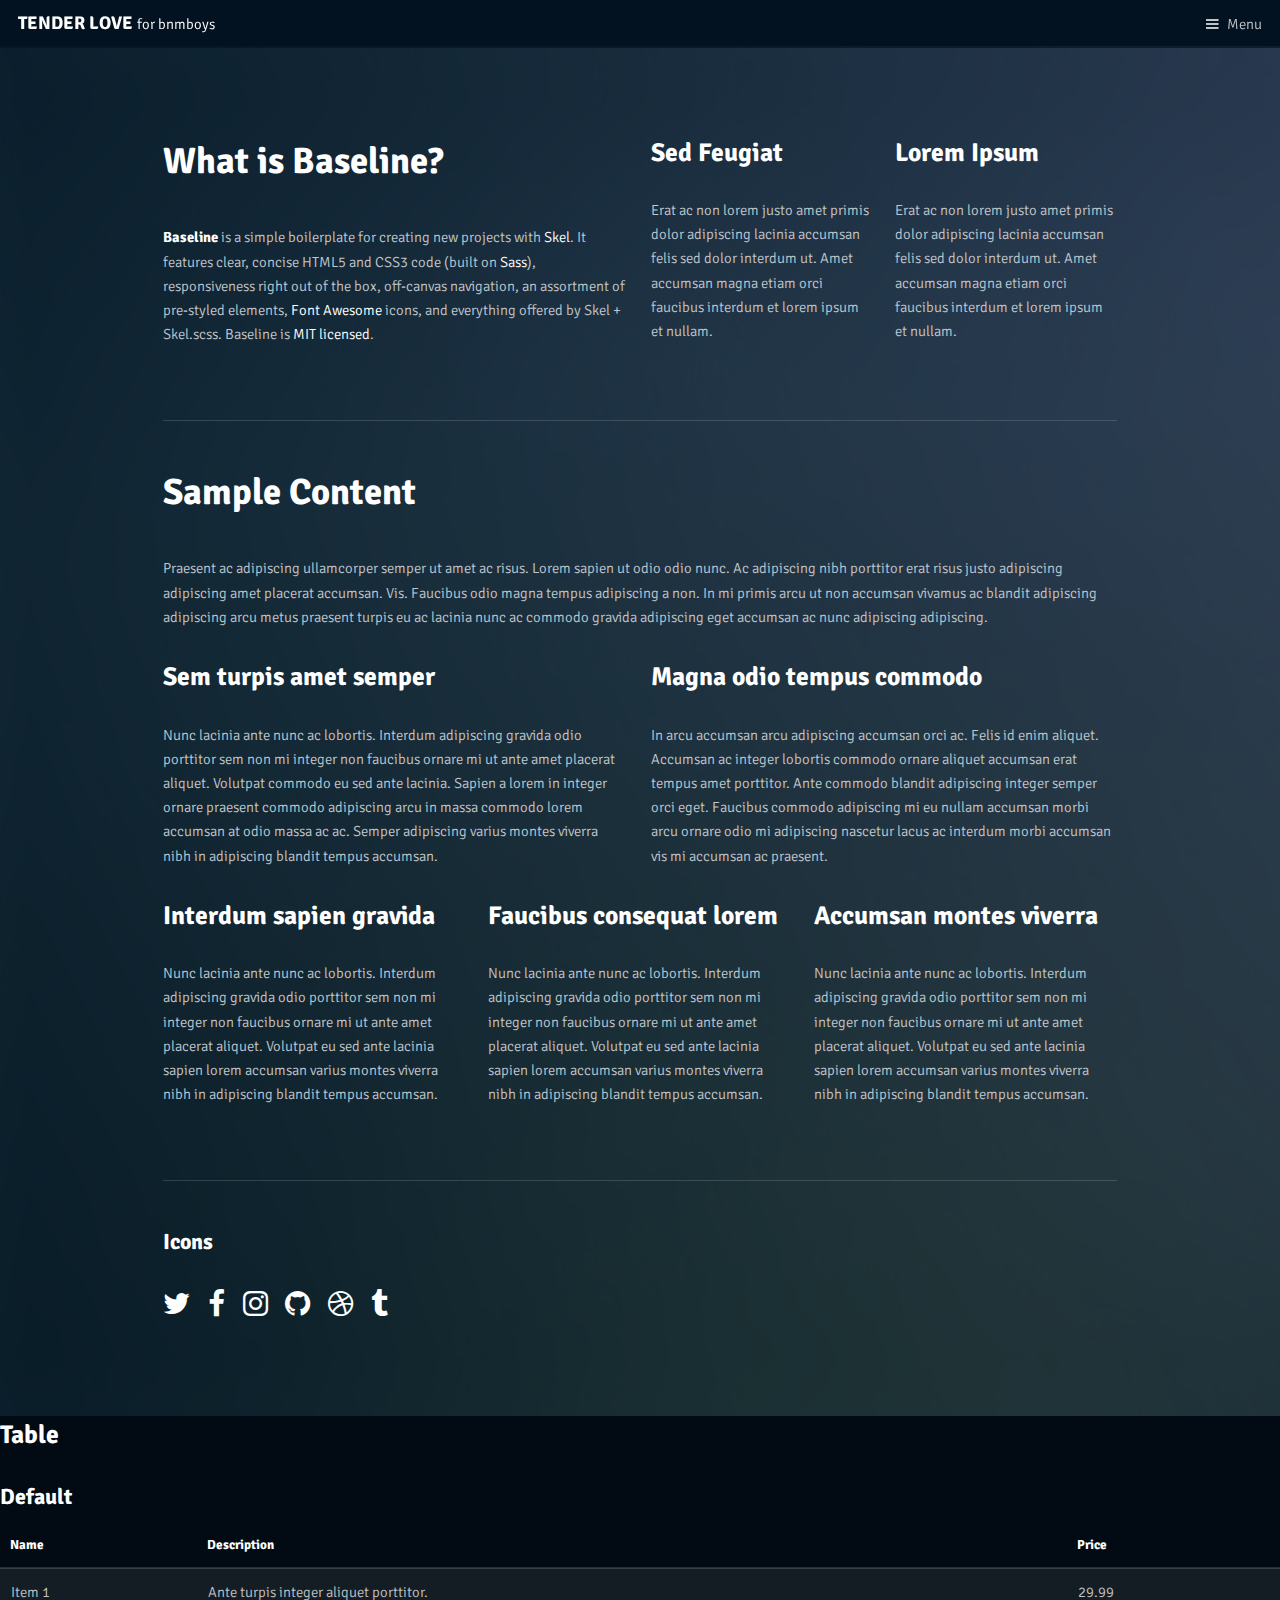
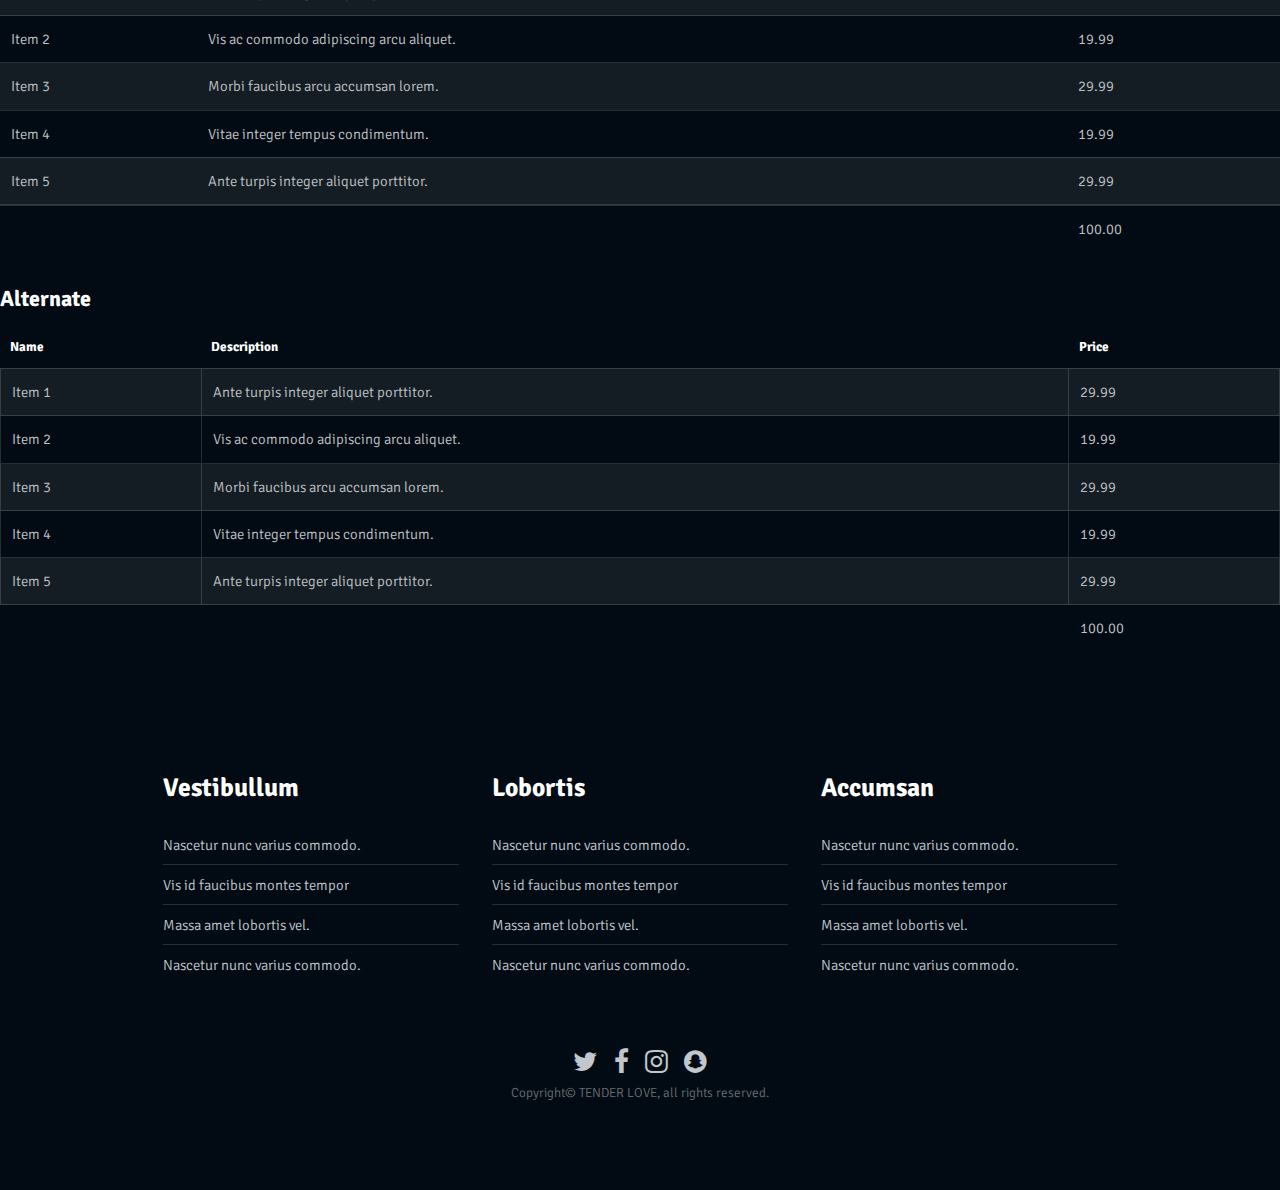
==== commit 09a0cdbf: "ｏｋ" ====
--- a/elements.html
+++ b/elements.html
@@ -81,71 +81,6 @@
 
 				<hr class="major" />
 
-				<!-- Elements -->
-					<h2 id="elements">Elements</h2>
-					<div class="row 200%">
-						<div class="6u 12u$(medium)">
-
-							<!-- Text stuff -->
-								<h3>Text</h3>
-								<p>This is <b>bold</b> and this is <strong>strong</strong>. This is <i>italic</i> and this is <em>emphasized</em>.
-								This is <sup>superscript</sup> text and this is <sub>subscript</sub> text.
-								This is <u>underlined</u> and this is code: <code>for (;;) { ... }</code>.
-								Finally, this is a <a href="#">link</a>.</p>
-								<hr />
-								<h2>Heading Level 2</h2>
-								<h3>Heading Level 3</h3>
-								<h4>Heading Level 4</h4>
-								<h5>Heading Level 5</h5>
-								<h6>Heading Level 6</h6>
-								<hr />
-								<header>
-									<h2>Heading with a Subtitle</h2>
-									<p>Lorem ipsum dolor sit amet nullam id egestas urna aliquam</p>
-								</header>
-								<p>Nunc lacinia ante nunc ac lobortis. Interdum adipiscing gravida odio porttitor sem non mi integer non faucibus ornare mi ut ante amet placerat aliquet. Volutpat eu sed ante lacinia sapien lorem accumsan varius montes viverra nibh in adipiscing blandit tempus accumsan.</p>
-								<header>
-									<h3>Heading with a Subtitle</h3>
-									<p>Lorem ipsum dolor sit amet nullam id egestas urna aliquam</p>
-								</header>
-								<p>Nunc lacinia ante nunc ac lobortis. Interdum adipiscing gravida odio porttitor sem non mi integer non faucibus ornare mi ut ante amet placerat aliquet. Volutpat eu sed ante lacinia sapien lorem accumsan varius montes viverra nibh in adipiscing blandit tempus accumsan.</p>
-								<header>
-									<h4>Heading with a Subtitle</h4>
-									<p>Lorem ipsum dolor sit amet nullam id egestas urna aliquam</p>
-								</header>
-								<p>Nunc lacinia ante nunc ac lobortis. Interdum adipiscing gravida odio porttitor sem non mi integer non faucibus ornare mi ut ante amet placerat aliquet. Volutpat eu sed ante lacinia sapien lorem accumsan varius montes viverra nibh in adipiscing blandit tempus accumsan.</p>
-
-							<!-- Lists -->
-								<h3>Lists</h3>
-								<div class="row">
-									<div class="6u 12u$(small)">
-
-										<h4>Unordered</h4>
-										<ul>
-											<li>Dolor pulvinar etiam magna etiam.</li>
-											<li>Sagittis adipiscing lorem eleifend.</li>
-											<li>Felis enim feugiat dolore viverra.</li>
-										</ul>
-
-										<h4>Alternate</h4>
-										<ul class="alt">
-											<li>Dolor pulvinar etiam magna etiam.</li>
-											<li>Sagittis adipiscing lorem eleifend.</li>
-											<li>Felis enim feugiat dolore viverra.</li>
-										</ul>
-
-									</div>
-									<div class="6u$ 12u$(small)">
-
-										<h4>Ordered</h4>
-										<ol>
-											<li>Dolor pulvinar etiam magna etiam.</li>
-											<li>Etiam vel felis at lorem sed viverra.</li>
-											<li>Felis enim feugiat dolore viverra.</li>
-											<li>Dolor pulvinar etiam magna etiam.</li>
-											<li>Etiam vel felis at lorem sed viverra.</li>
-											<li>Felis enim feugiat dolore viverra.</li>
-										</ol>
 
 										<h4>Icons</h4>
 										<ul class="icons">
@@ -159,67 +94,7 @@
 
 									</div>
 								</div>
-								<h4>Definition</h4>
-								<dl>
-									<dt>Item 1</dt>
-									<dd>
-										<p>Lorem ipsum dolor vestibulum ante ipsum primis in faucibus vestibulum. Blandit adipiscing eu felis iaculis volutpat ac adipiscing accumsan eu faucibus. Integer ac pellentesque praesent.</p>
-									</dd>
-									<dt>Item 2</dt>
-									<dd>
-										<p>Lorem ipsum dolor vestibulum ante ipsum primis in faucibus vestibulum. Blandit adipiscing eu felis iaculis volutpat ac adipiscing accumsan eu faucibus. Integer ac pellentesque praesent.</p>
-									</dd>
-									<dt>Item 3</dt>
-									<dd>
-										<p>Lorem ipsum dolor vestibulum ante ipsum primis in faucibus vestibulum. Blandit adipiscing eu felis iaculis volutpat ac adipiscing accumsan eu faucibus. Integer ac pellentesque praesent.</p>
-									</dd>
-								</dl>
-
-								<h4>Actions</h4>
-								<ul class="actions">
-									<li><a href="#" class="button special">Default</a></li>
-									<li><a href="#" class="button">Default</a></li>
-									<li><a href="#" class="button alt">Default</a></li>
-								</ul>
-								<ul class="actions small">
-									<li><a href="#" class="button special small">Small</a></li>
-									<li><a href="#" class="button small">Small</a></li>
-									<li><a href="#" class="button alt small">Small</a></li>
-								</ul>
-								<div class="row">
-									<div class="3u 12u$(small)">
-										<ul class="actions vertical">
-											<li><a href="#" class="button special">Default</a></li>
-											<li><a href="#" class="button">Default</a></li>
-											<li><a href="#" class="button alt">Default</a></li>
-										</ul>
-									</div>
-									<div class="3u 12u$(small)">
-										<ul class="actions vertical small">
-											<li><a href="#" class="button special small">Small</a></li>
-											<li><a href="#" class="button small">Small</a></li>
-											<li><a href="#" class="button alt small">Small</a></li>
-										</ul>
-									</div>
-									<div class="3u 12u$(small)">
-										<ul class="actions vertical">
-											<li><a href="#" class="button special fit">Default</a></li>
-											<li><a href="#" class="button fit">Default</a></li>
-											<li><a href="#" class="button alt fit">Default</a></li>
-										</ul>
-									</div>
-									<div class="3u$ 12u$(small)">
-										<ul class="actions vertical small">
-											<li><a href="#" class="button special small fit">Small</a></li>
-											<li><a href="#" class="button small fit">Small</a></li>
-											<li><a href="#" class="button alt small fit">Small</a></li>
-										</ul>
-									</div>
-								</div>
-
-							<!-- Blockquote -->
-								<h3>Blockquote</h3>
-								<blockquote>Fringilla nisl. Donec accumsan interdum nisi, quis tincidunt felis sagittis eget tempus euismod. Vestibulum ante ipsum primis in faucibus vestibulum. Blandit adipiscing eu felis iaculis volutpat ac adipiscing accumsan faucibus. Vestibulum ante ipsum primis in faucibus vestibulum. Blandit adipiscing eu felis.</blockquote>
+								
 
 							<!-- Table -->
 								<h3>Table</h3>
@@ -319,154 +194,8 @@
 						</div>
 						<div class="6u$ 12u$(medium)">
 
-							<!-- Buttons -->
-								<h3>Buttons</h3>
-								<ul class="actions">
-									<li><a href="#" class="button special">Special</a></li>
-									<li><a href="#" class="button">Default</a></li>
-									<li><a href="#" class="button alt">Alternate</a></li>
-								</ul>
-								<ul class="actions">
-									<li><a href="#" class="button special big">Big</a></li>
-									<li><a href="#" class="button">Default</a></li>
-									<li><a href="#" class="button alt small">Small</a></li>
-								</ul>
-								<ul class="actions fit">
-									<li><a href="#" class="button special fit">Fit</a></li>
-									<li><a href="#" class="button fit">Fit</a></li>
-									<li><a href="#" class="button alt fit">Fit</a></li>
-								</ul>
-								<ul class="actions fit small">
-									<li><a href="#" class="button special fit small">Fit + Small</a></li>
-									<li><a href="#" class="button fit small">Fit + Small</a></li>
-									<li><a href="#" class="button alt fit small">Fit + Small</a></li>
-								</ul>
-								<ul class="actions">
-									<li><a href="#" class="button special icon fa-search">Icon</a></li>
-									<li><a href="#" class="button icon fa-download">Icon</a></li>
-									<li><a href="#" class="button alt icon fa-check">Icon</a></li>
-								</ul>
-								<ul class="actions">
-									<li><span class="button special disabled">Special</span></li>
-									<li><span class="button disabled">Default</span></li>
-									<li><span class="button alt disabled">Alternate</span></li>
-								</ul>
-
-							<!-- Form -->
-								<h3>Form</h3>
-
-								<form method="post" action="#">
-									<div class="row uniform">
-										<div class="6u 12u$(xsmall)">
-											<input type="text" name="name" id="name" value="" placeholder="Name" />
-										</div>
-										<div class="6u$ 12u$(xsmall)">
-											<input type="email" name="email" id="email" value="" placeholder="Email" />
-										</div>
-										<!-- Break -->
-										<div class="12u$">
-											<div class="select-wrapper">
-												<select name="category" id="category">
-													<option value="">- Category -</option>
-													<option value="1">Manufacturing</option>
-													<option value="1">Shipping</option>
-													<option value="1">Administration</option>
-													<option value="1">Human Resources</option>
-												</select>
-											</div>
-										</div>
-										<!-- Break -->
-										<div class="4u 12u$(small)">
-											<input type="radio" id="priority-low" name="priority" checked>
-											<label for="priority-low">Low Priority</label>
-										</div>
-										<div class="4u 12u$(small)">
-											<input type="radio" id="priority-normal" name="priority">
-											<label for="priority-normal">Normal Priority</label>
-										</div>
-										<div class="4u$ 12u$(small)">
-											<input type="radio" id="priority-high" name="priority">
-											<label for="priority-high">High Priority</label>
-										</div>
-										<!-- Break -->
-										<div class="6u 12u$(small)">
-											<input type="checkbox" id="copy" name="copy">
-											<label for="copy">Email me a copy of this message</label>
-										</div>
-										<div class="6u$ 12u$(small)">
-											<input type="checkbox" id="human" name="human" checked>
-											<label for="human">I am a human and not a robot</label>
-										</div>
-										<!-- Break -->
-										<div class="12u$">
-											<textarea name="message" id="message" placeholder="Enter your message" rows="6"></textarea>
-										</div>
-										<!-- Break -->
-										<div class="12u$">
-											<ul class="actions">
-												<li><input type="submit" value="Send Message" /></li>
-												<li><input type="reset" value="Reset" class="alt" /></li>
-											</ul>
-										</div>
-									</div>
-								</form>
-
-								<hr />
-
-								<form method="post" action="#">
-									<div class="row uniform">
-										<div class="9u 12u$(small)">
-											<input type="text" name="query" id="query" value="" placeholder="Query" />
-										</div>
-										<div class="3u$ 12u$(small)">
-											<input type="submit" value="Search" class="fit" />
-										</div>
-									</div>
-								</form>
-
-							<!-- Image -->
-								<h3>Image</h3>
-
-								<h4>Fit</h4>
-								<span class="image fit"><img src="images/pic01.jpg" alt="" /></span>
-								<div class="box alt">
-									<div class="row 50% uniform">
-										<div class="4u"><span class="image fit"><img src="images/pic01.jpg" alt="" /></span></div>
-										<div class="4u"><span class="image fit"><img src="images/pic01.jpg" alt="" /></span></div>
-										<div class="4u$"><span class="image fit"><img src="images/pic01.jpg" alt="" /></span></div>
-										<!-- Break -->
-										<div class="4u"><span class="image fit"><img src="images/pic01.jpg" alt="" /></span></div>
-										<div class="4u"><span class="image fit"><img src="images/pic01.jpg" alt="" /></span></div>
-										<div class="4u$"><span class="image fit"><img src="images/pic01.jpg" alt="" /></span></div>
-										<!-- Break -->
-										<div class="4u"><span class="image fit"><img src="images/pic01.jpg" alt="" /></span></div>
-										<div class="4u"><span class="image fit"><img src="images/pic01.jpg" alt="" /></span></div>
-										<div class="4u$"><span class="image fit"><img src="images/pic01.jpg" alt="" /></span></div>
-									</div>
-								</div>
-
-								<h4>Left &amp; Right</h4>
-								<p><span class="image left"><img src="images/pic02.jpg" alt="" /></span>Lorem ipsum dolor sit accumsan interdum nisi, quis tincidunt felis sagittis eget. tempus euismod. Vestibulum ante ipsum primis in faucibus vestibulum. Blandit adipiscing eu felis iaculis volutpat ac adipiscing accumsan eu faucibus. Integer ac pellentesque praesent tincidunt felis sagittis eget. tempus euismod. Vestibulum ante ipsum primis sagittis eget. tempus euismod. Vestibulum ante ipsum primis in faucibus vestibulum. Blandit adipiscing eu felis iaculis volutpat ac adipiscing accumsan eu faucibus. Integer ac pellentesque praesent tincidunt felis sagittis eget. tempus euismod. Vestibulum ante ipsum primis in faucibus vestibulum. Blandit adipiscing eu felis iaculis volutpat ac adipiscing accumsan eu faucibus. Integer ac pellentesque praesent. Vestibulum ante ipsum primis in faucibus magna blandit adipiscing eu felis iaculis volutpat lorem ipsum dolor sit amet dolor consequat.</p>
-								<p><span class="image right"><img src="images/pic02.jpg" alt="" /></span>Lorem ipsum dolor sit accumsan interdum nisi, quis tincidunt felis sagittis eget. tempus euismod. Vestibulum ante ipsum primis in faucibus vestibulum. Blandit adipiscing eu felis iaculis volutpat ac adipiscing accumsan eu faucibus. Integer ac pellentesque praesent tincidunt felis sagittis eget. tempus euismod. Vestibulum ante ipsum primis sagittis eget. tempus euismod. Vestibulum ante ipsum primis in faucibus vestibulum. Blandit adipiscing eu felis iaculis volutpat ac adipiscing accumsan eu faucibus. Integer ac pellentesque praesent tincidunt felis sagittis eget. tempus euismod. Vestibulum ante ipsum primis in faucibus vestibulum. Blandit adipiscing eu felis iaculis volutpat ac adipiscing accumsan eu faucibus. Integer ac pellentesque praesent. Vestibulum ante ipsum primis in faucibus magna blandit adipiscing eu felis iaculis volutpat lorem ipsum dolor sit amet dolor consequat.</p>
-
-							<!-- Box -->
-								<h3>Box</h3>
-								<div class="box">
-									<p>Felis sagittis eget tempus primis in faucibus vestibulum. Blandit adipiscing eu felis iaculis volutpat ac adipiscing accumsan eu faucibus. Integer ac pellentesque praesent tincidunt felis sagittis eget. tempus euismod. Magna sed etiam ante ipsum primis in faucibus vestibulum. Blandit adipiscing eu ipsum primis in faucibus vestibulum. Blandit adipiscing eu felis iaculis volutpat ac adipiscing accumsan eu faucibus lorem ipsum dolor sit amet nullam.</p>
-								</div>
-
-							<!-- Preformatted Code -->
-								<h3>Preformatted</h3>
-								<pre><code>i = 0;
-
-while (!deck.isInOrder()) {
-    print 'Iteration ' + i;
-    deck.shuffle();
-    i++;
-}
-
-print 'It took ' + i + ' iterations to sort the deck.';
-</code></pre>
+							
+
 
 						</div>
 					</div>
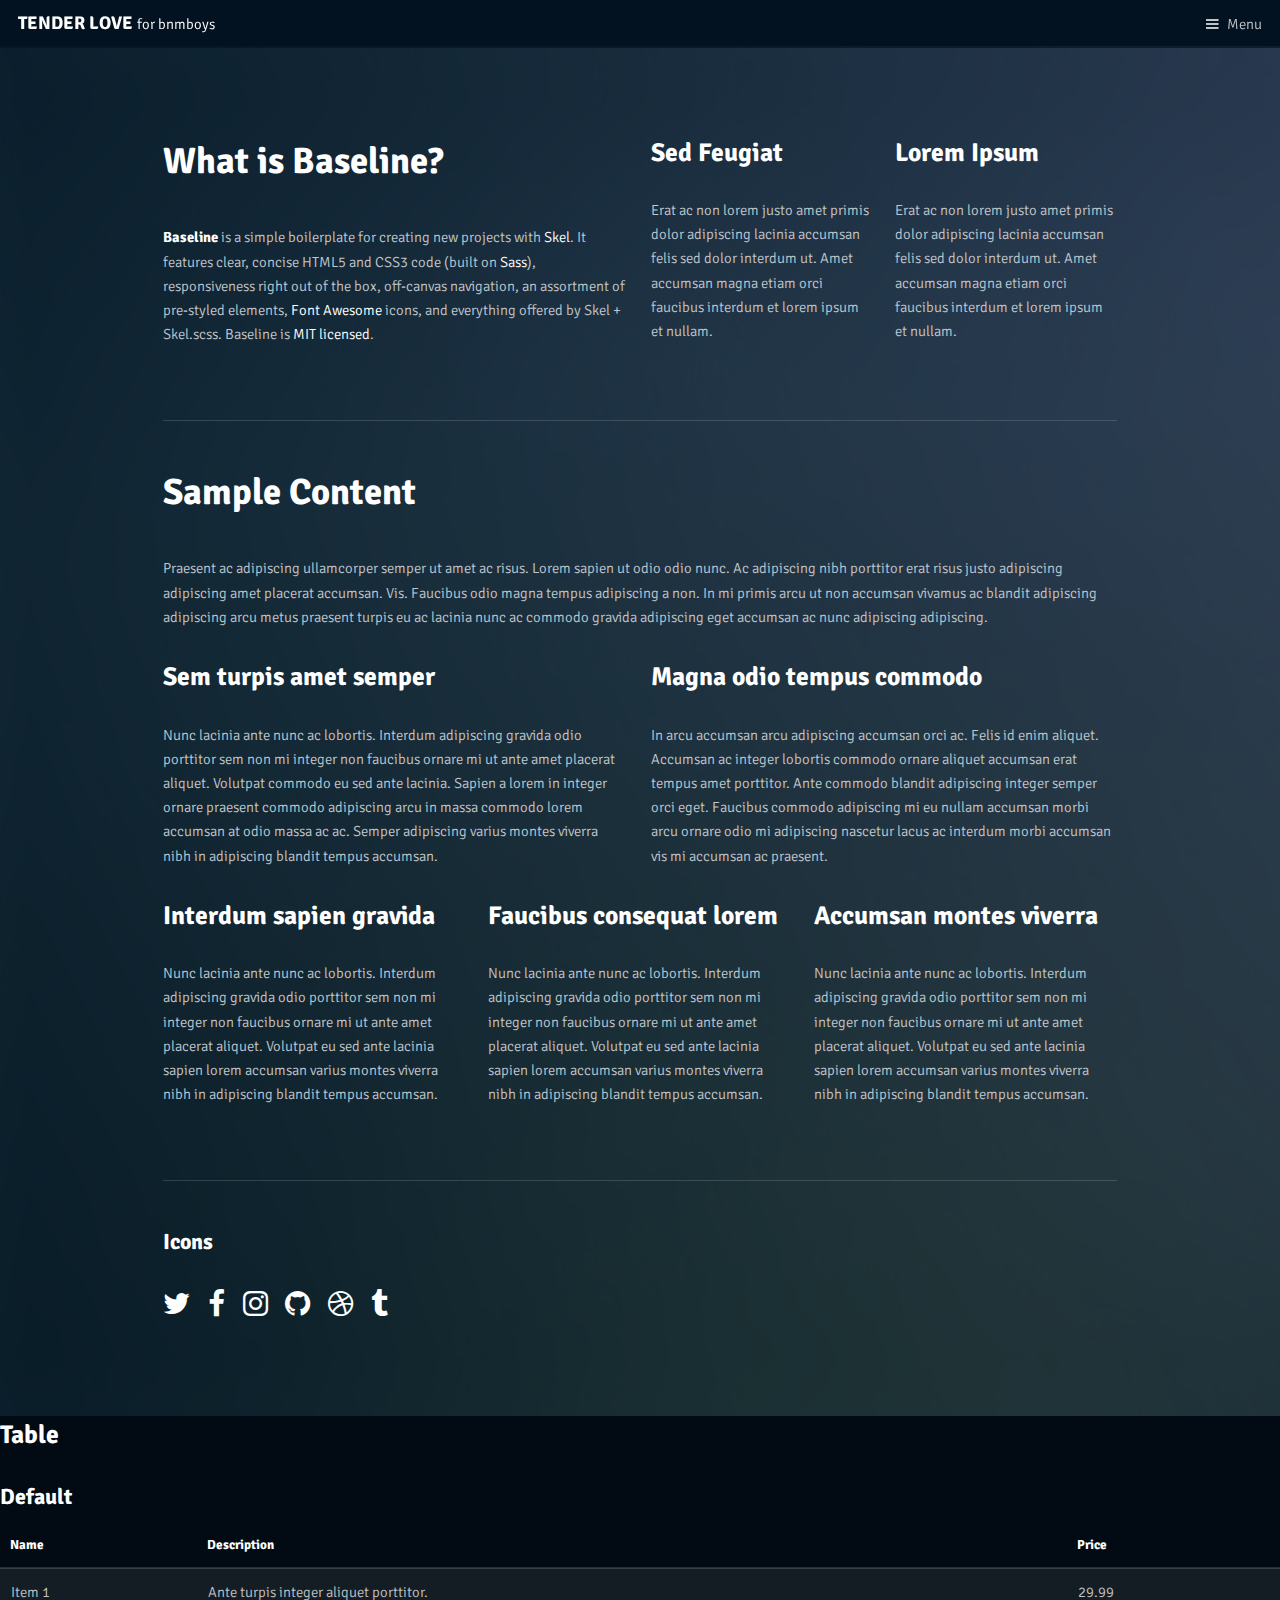
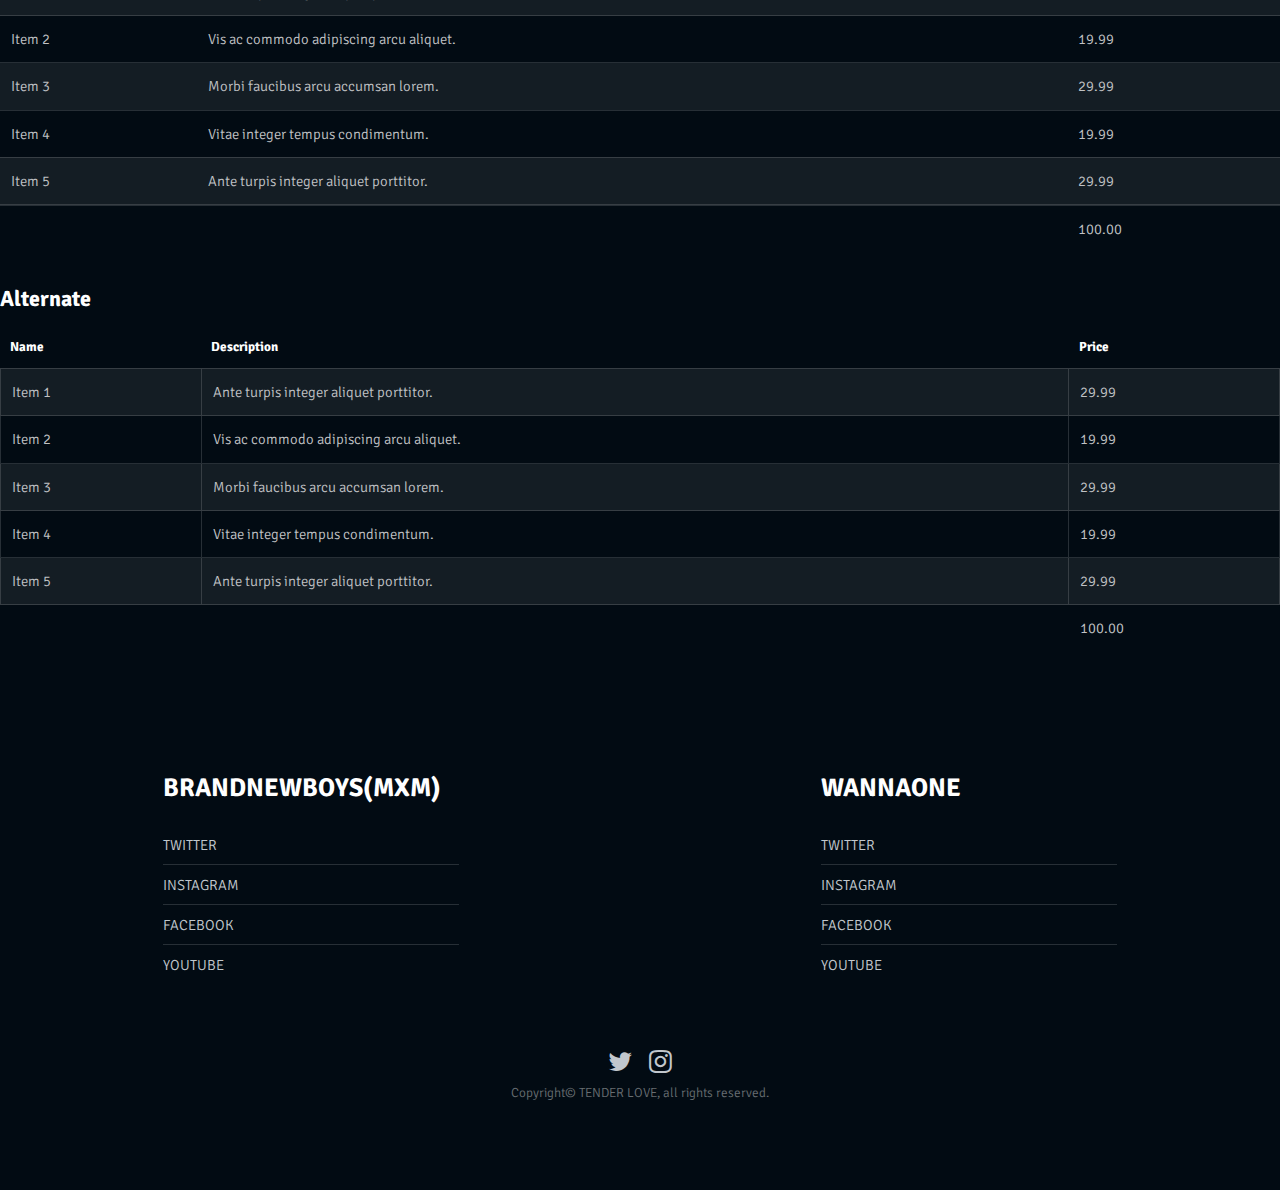
==== commit 6a9e7086: "ｏｋ" ====
--- a/elements.html
+++ b/elements.html
@@ -208,42 +208,35 @@
 				<div class="inner">
 					<div class="flex flex-3">
 						<div class="col">
-							<h3>Vestibullum</h3>
+							<h3>BRANDNEWBOYS(MXM)</h3>
 							<ul class="alt">
-								<li><a href="#">Nascetur nunc varius commodo.</a></li>
-								<li><a href="#">Vis id faucibus montes tempor</a></li>
-								<li><a href="#">Massa amet lobortis vel.</a></li>
-								<li><a href="#">Nascetur nunc varius commodo.</a></li>
+								<li><a href="https://twitter.com/bnmboysofficial">TWITTER</a></li>
+								<li><a href="https://www.instagram.com/bnmboysofficial/">INSTAGRAM</a></li>
+								<li><a href="https://www.facebook.com/bnmboysofficial/">FACEBOOK</a></li>
+								<li><a href="https://www.youtube.com/channel/UCv1JYvsu-__rGWRE2ueYTcw">YOUTUBE</a></li>
 							</ul>
-						</div>
+						
+					     </div>
 						<div class="col">
-							<h3>Lobortis</h3>
+							<h3>WANNAONE</h3>
 							<ul class="alt">
-								<li><a href="#">Nascetur nunc varius commodo.</a></li>
-								<li><a href="#">Vis id faucibus montes tempor</a></li>
-								<li><a href="#">Massa amet lobortis vel.</a></li>
-								<li><a href="#">Nascetur nunc varius commodo.</a></li>
+								<li><a href="https://twitter.com/WannaOne_twt">TWITTER</a></li>
+								<li><a href="https://www.instagram.com/wannaone.official/">INSTAGRAM</a></li>
+								<li><a href="https://www.facebook.com/WannaOne.official/">FACEBOOK</a></li>
+								<li><a href="https://www.youtube.com/playlist?list=PLcOf-jV0-p1hCu3fWKZc00nFBks4LVocp">YOUTUBE</a></li>
 							</ul>
 						</div>
-						<div class="col">
-							<h3>Accumsan</h3>
-							<ul class="alt">
-								<li><a href="#">Nascetur nunc varius commodo.</a></li>
-								<li><a href="#">Vis id faucibus montes tempor</a></li>
-								<li><a href="#">Massa amet lobortis vel.</a></li>
-								<li><a href="#">Nascetur nunc varius commodo.</a></li>
-							</ul>
-						</div>
+						
 					</div>
 				</div>
 				<div class="copyright">
 					<ul class="icons">
-						<li><a href="#" class="icon fa-twitter"><span class="label">Twitter</span></a></li>
-						<li><a href="#" class="icon fa-facebook"><span class="label">Facebook</span></a></li>
-						<li><a href="#" class="icon fa-instagram"><span class="label">Instagram</span></a></li>
-						<li><a href="#" class="icon fa-snapchat"><span class="label">Snapchat</span></a></li>
+						<li><a href="https://twitter.com/tenderlove_bnm" class="icon fa-twitter"><span class="label">Twitter</span></a></li>
+				
+						<li><a href="https://www.instagram.com/tenderlove_bnm/" class="icon fa-instagram"><span class="label">Instagram</span></a></li>
+					
 					</ul>
-					Copyright&copy; TENDER LOVE, all rights reserved. 
+					Copyright&copy; TENDER LOVE, all rights reserved.
 				</div>
 			</footer>
 
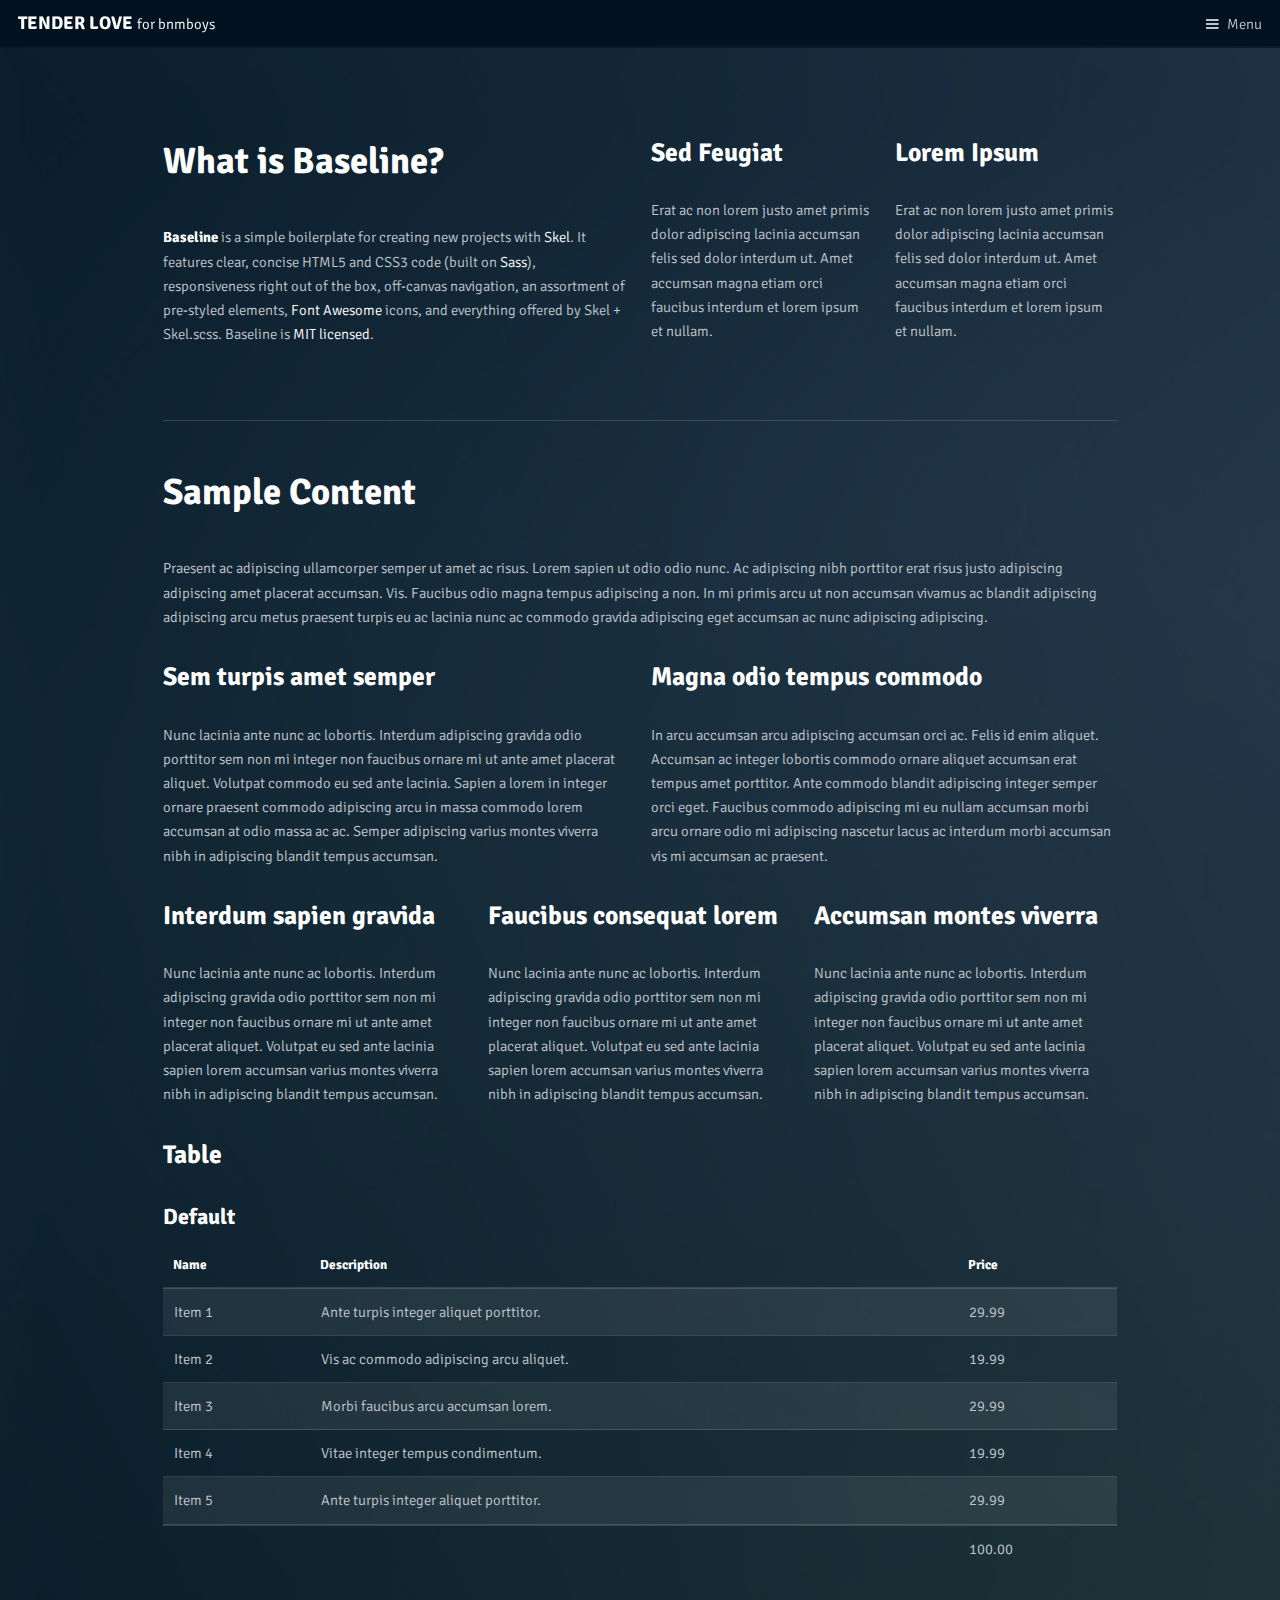
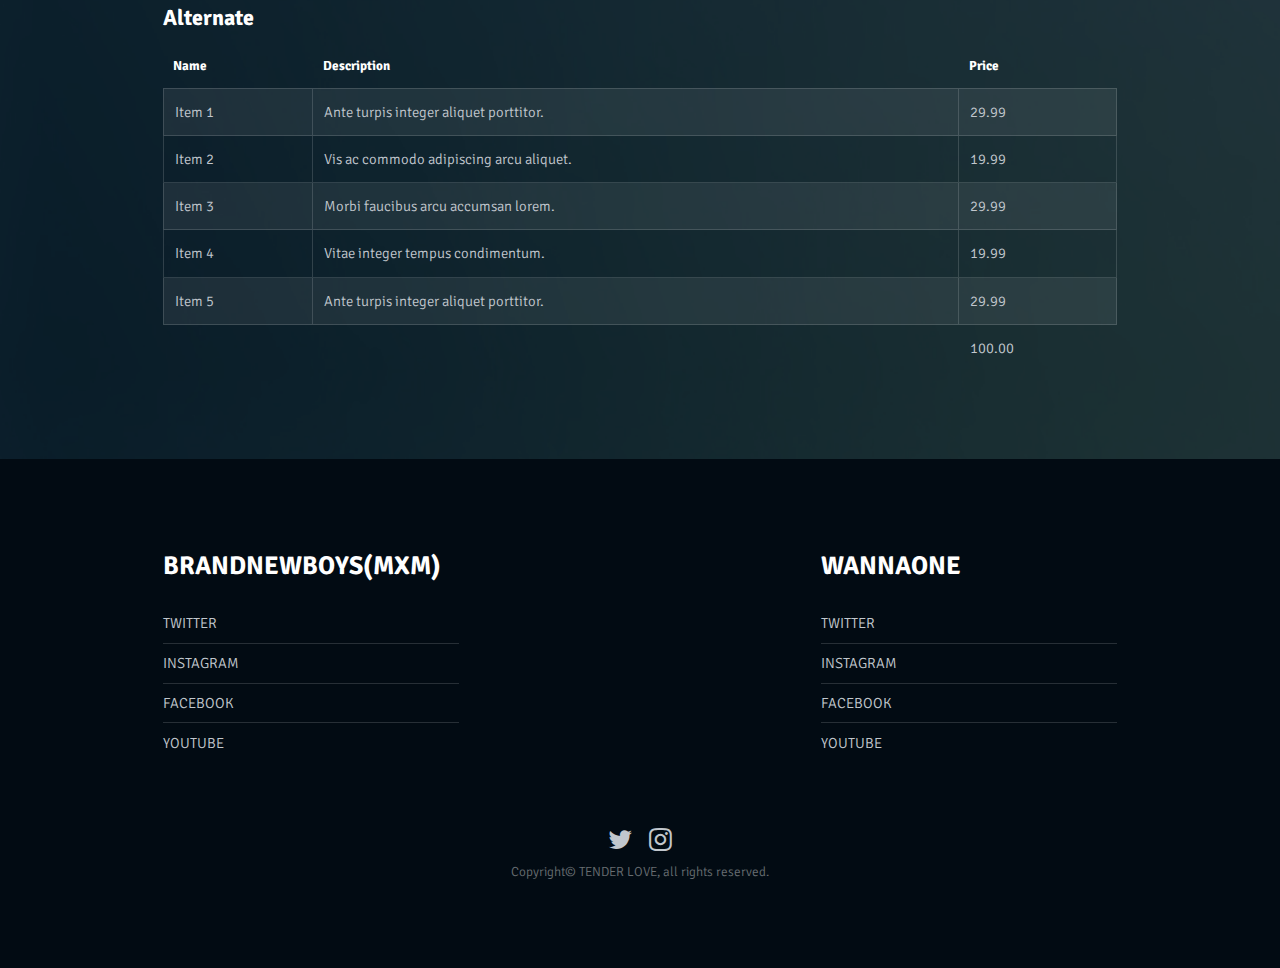
==== commit 2be99f64: "ｏｋ" ====
--- a/elements.html
+++ b/elements.html
@@ -79,21 +79,7 @@
 						</div>
 					</div>
 
-				<hr class="major" />
-
-
-										<h4>Icons</h4>
-										<ul class="icons">
-											<li><a href="#" class="icon fa-twitter"><span class="label">Twitter</span></a></li>
-											<li><a href="#" class="icon fa-facebook"><span class="label">Facebook</span></a></li>
-											<li><a href="#" class="icon fa-instagram"><span class="label">Instagram</span></a></li>
-											<li><a href="#" class="icon fa-github"><span class="label">Github</span></a></li>
-											<li><a href="#" class="icon fa-dribbble"><span class="label">Dribbble</span></a></li>
-											<li><a href="#" class="icon fa-tumblr"><span class="label">Tumblr</span></a></li>
-										</ul>
-
-									</div>
-								</div>
+				
 								
 
 							<!-- Table -->
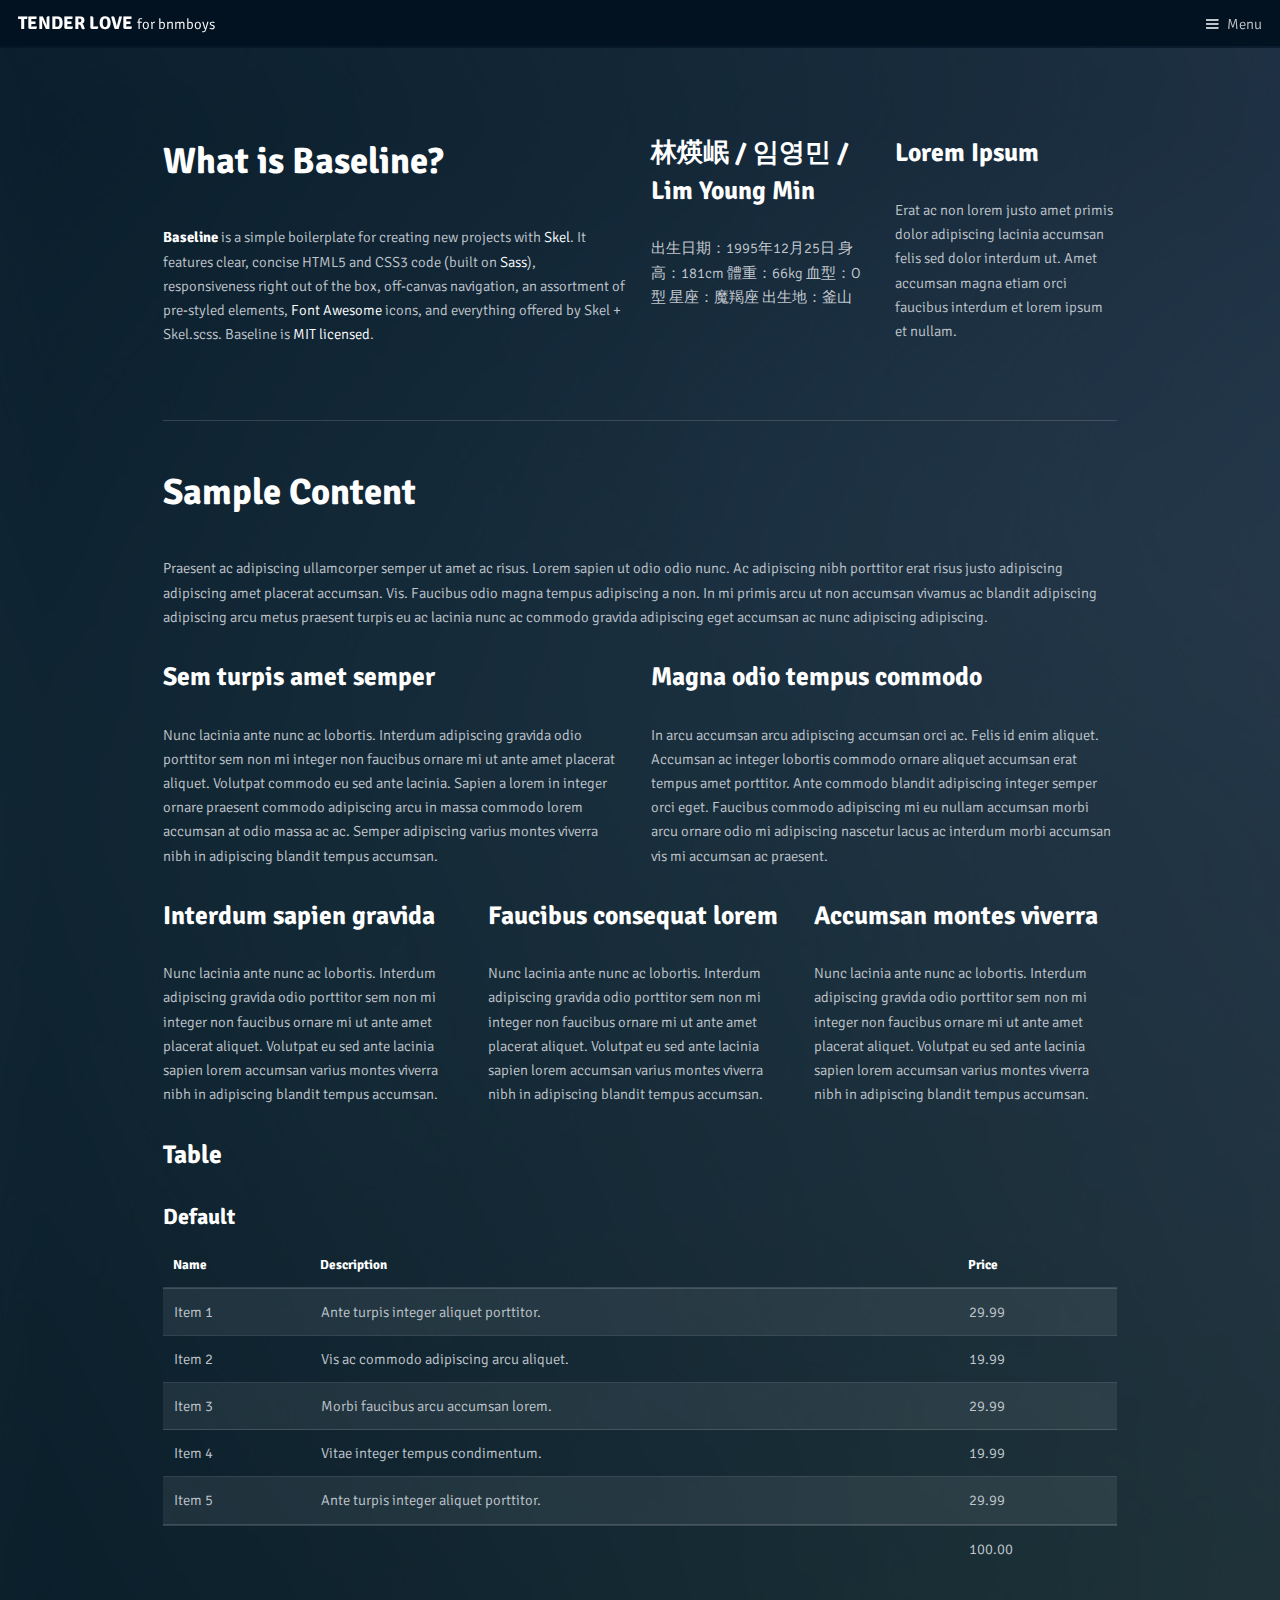
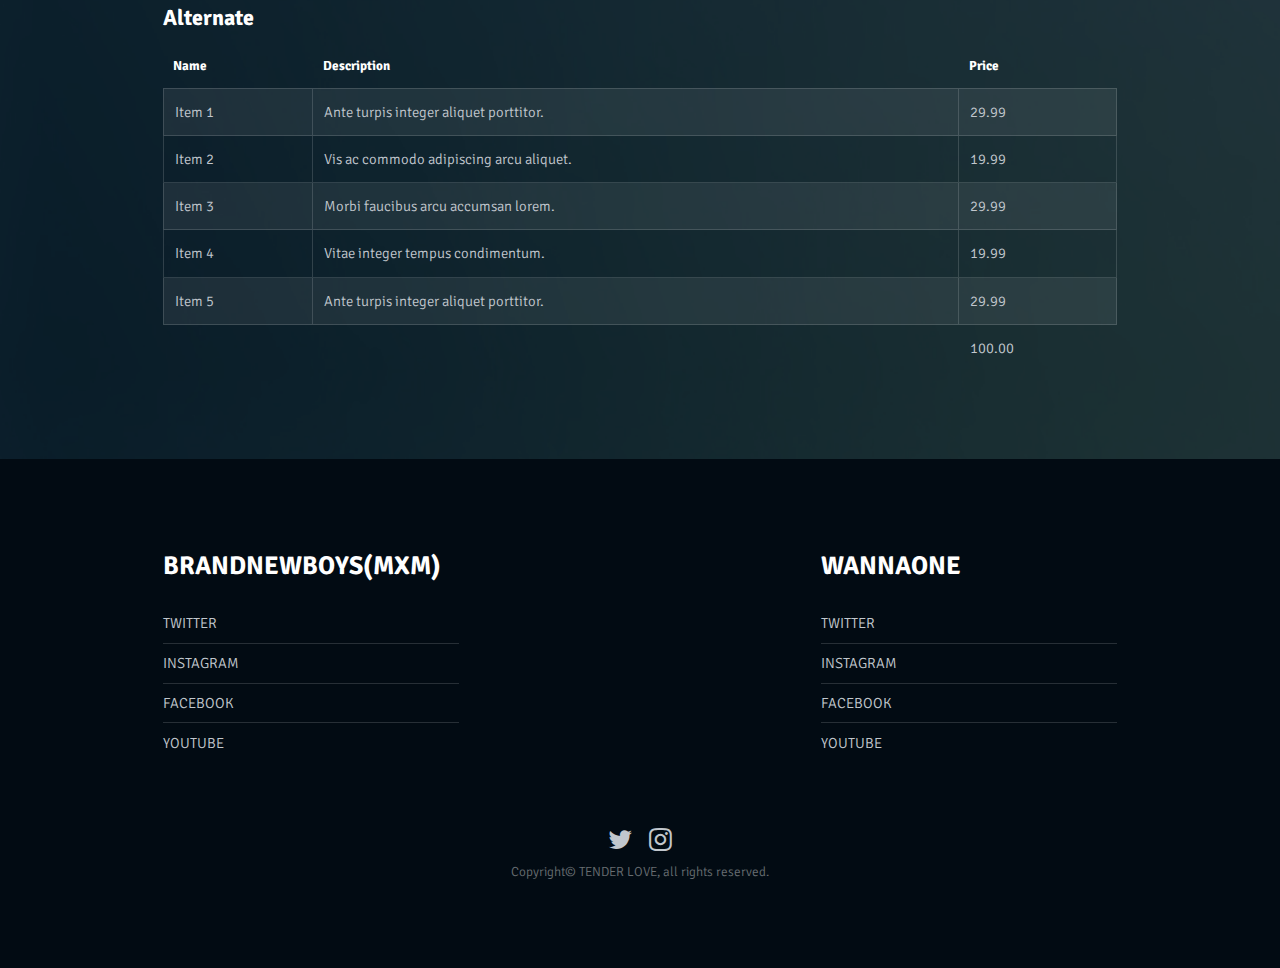
==== commit 9e0253c3: "ｏｋ" ====
--- a/elements.html
+++ b/elements.html
@@ -41,8 +41,13 @@
 							<p><strong>Baseline</strong> is a simple boilerplate for creating new projects with <a href="http://skel.io">Skel</a>. It features clear, concise HTML5 and CSS3 code (built on <a href="http://sass-lang.com">Sass</a>), responsiveness right out of the box, off-canvas navigation, an assortment of pre-styled elements, <a href="http://fontawesome.io">Font Awesome</a> icons, and everything offered by Skel + Skel.scss. Baseline is <a href="http://skel.io/license">MIT licensed</a>.</p>
 						</section>
 						<section class="3u 6u(medium) 12u$(small)">
-							<h3>Sed Feugiat</h3>
-							<p>Erat ac non lorem justo amet primis dolor adipiscing lacinia accumsan felis sed dolor interdum ut. Amet accumsan magna etiam orci faucibus interdum et lorem ipsum et nullam.</p>
+							<h3>林煐岷 / 임영민 / Lim Young Min</h3>
+							<p>出生日期：1995年12月25日
+								身高：181cm
+								體重：66kg
+								血型：O型
+							星座：魔羯座
+						出生地：釜山</p>
 						</section>
 						<section class="3u$ 6u$(medium) 12u$(small)">
 							<h3>Lorem Ipsum</h3>
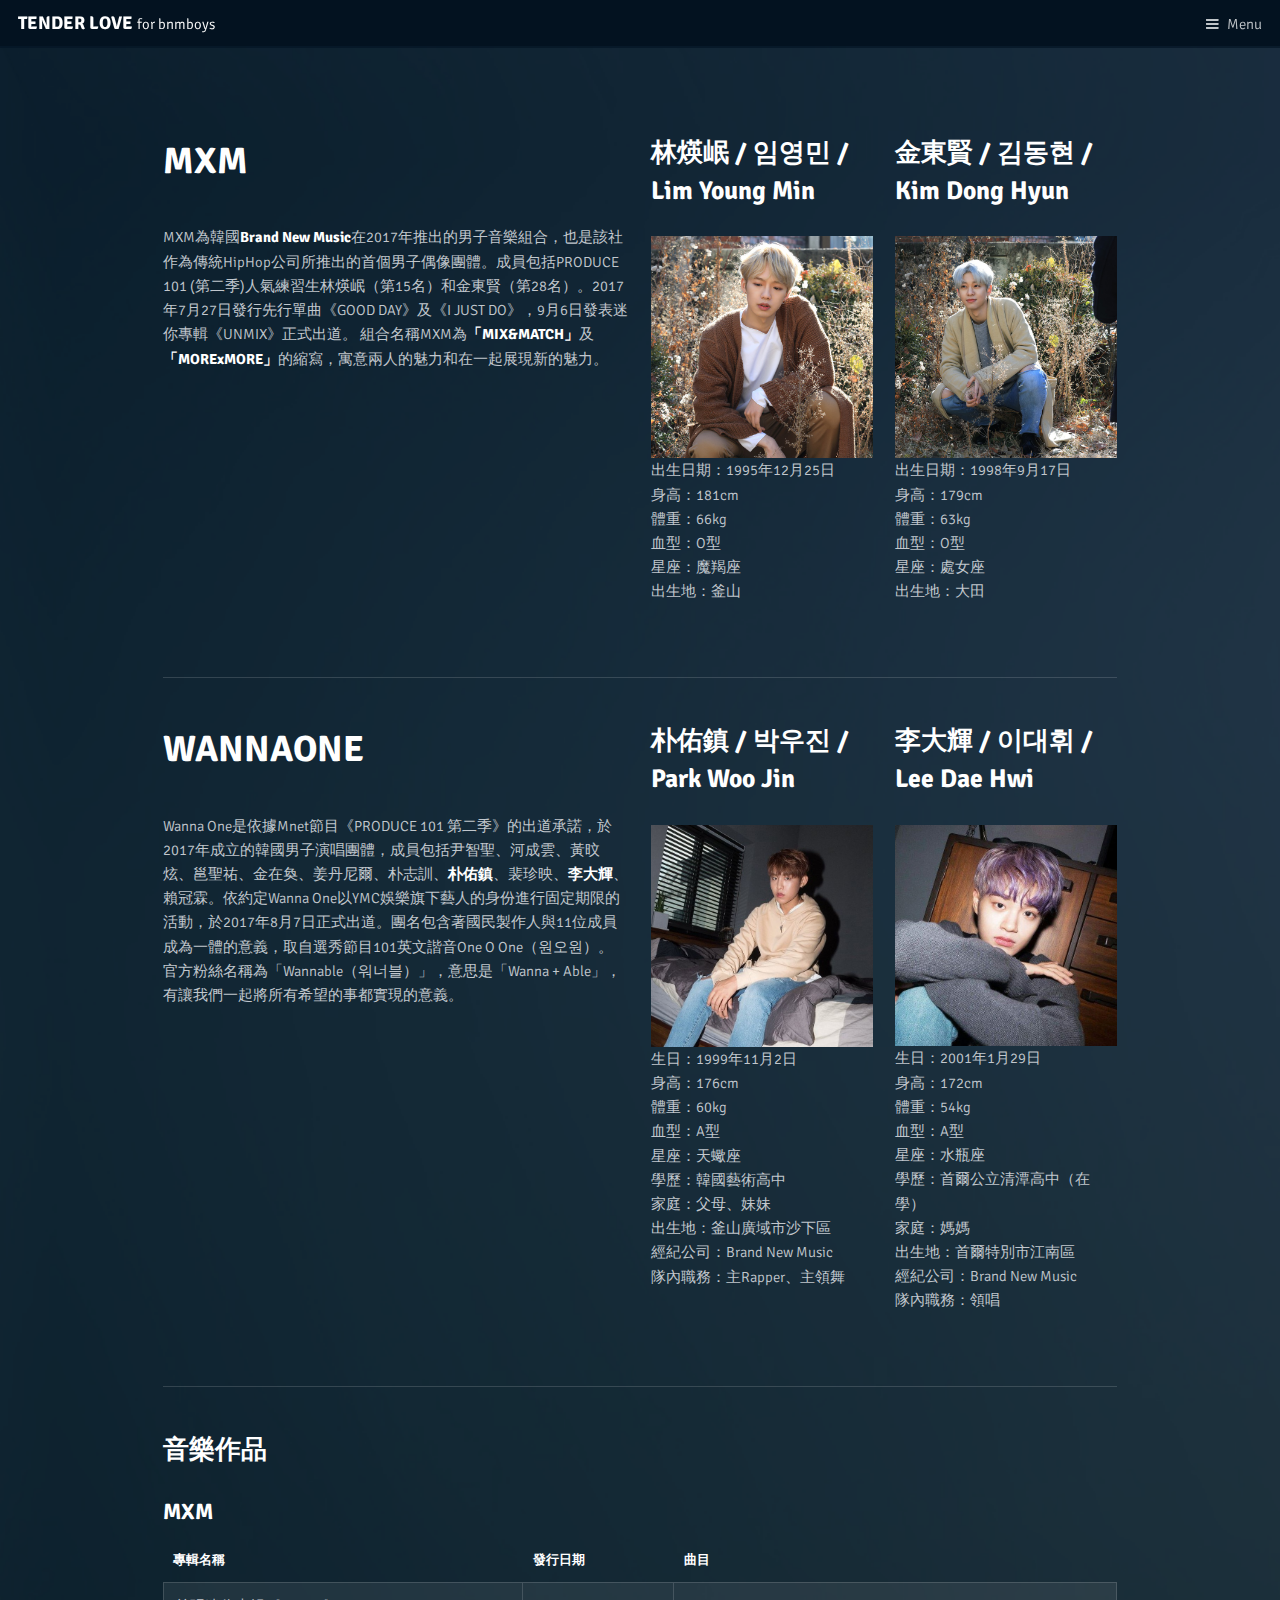
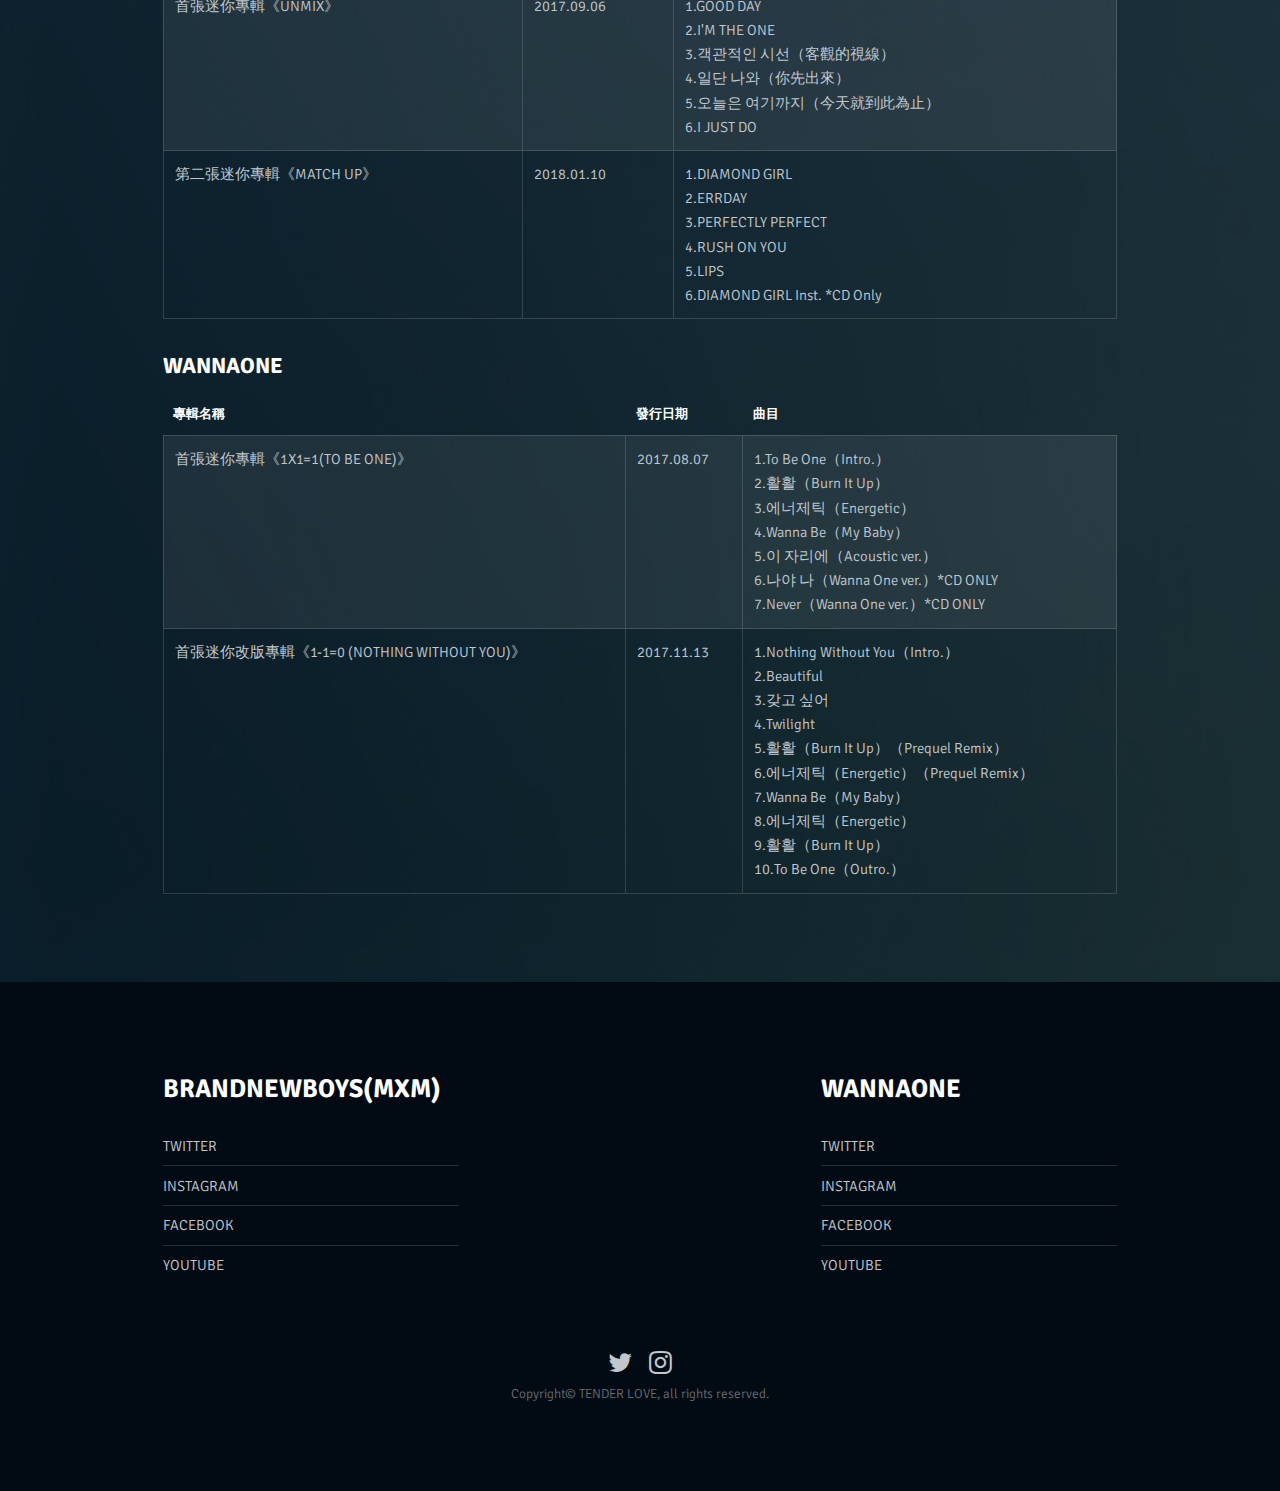
==== commit c076ba0e: "ｏｋ" ====
--- a/elements.html
+++ b/elements.html
@@ -37,147 +37,163 @@
 				<!-- Intro -->
 					<div class="row">
 						<section class="6u 12u$(medium)">
-							<h2>What is Baseline?</h2>
-							<p><strong>Baseline</strong> is a simple boilerplate for creating new projects with <a href="http://skel.io">Skel</a>. It features clear, concise HTML5 and CSS3 code (built on <a href="http://sass-lang.com">Sass</a>), responsiveness right out of the box, off-canvas navigation, an assortment of pre-styled elements, <a href="http://fontawesome.io">Font Awesome</a> icons, and everything offered by Skel + Skel.scss. Baseline is <a href="http://skel.io/license">MIT licensed</a>.</p>
+							<h2>MXM</h2>
+							<p> MXM為韓國<strong>Brand New Music</strong>在2017年推出的男子音樂組合，也是該社作為傳統HipHop公司所推出的首個男子偶像團體。成員包括PRODUCE 101 (第二季)人氣練習生林煐岷（第15名）和金東賢（第28名）。2017年7月27日發行先行單曲《GOOD DAY》及《I JUST DO》，9月6日發表迷你專輯《UNMIX》正式出道。
+組合名稱MXM為<strong>「MIX&MATCH」</strong>及<strong>「MORExMORE」</strong>的縮寫，寓意兩人的魅力和在一起展現新的魅力。</p>
 						</section>
 						<section class="3u 6u(medium) 12u$(small)">
 							<h3>林煐岷 / 임영민 / Lim Young Min</h3>
-							<p>出生日期：1995年12月25日
-								身高：181cm
-								體重：66kg
-								血型：O型
-							星座：魔羯座
-						出生地：釜山</p>
+							<div class="image fit">
+										<img src="images/pic27.jpg" alt="" />
+										<div class="arrow">
+							<p>出生日期：1995年12月25日<br />
+								身高：181cm<br />
+								體重：66kg<br />
+								血型：O型<br />
+							星座：魔羯座<br />
+						出生地：釜山<br /></p>
 						</section>
 						<section class="3u$ 6u$(medium) 12u$(small)">
-							<h3>Lorem Ipsum</h3>
-							<p>Erat ac non lorem justo amet primis dolor adipiscing lacinia accumsan felis sed dolor interdum ut. Amet accumsan magna etiam orci faucibus interdum et lorem ipsum et nullam.</p>
+							<h3>金東賢 / 김동현 / Kim Dong Hyun</h3>
+							<div class="image fit">
+										<img src="images/pic28.jpg" alt="" />
+										<div class="arrow">
+							<p>出生日期：1998年9月17日<br />
+身高：179cm<br />
+體重：63kg<br />
+血型：O型<br />
+星座：處女座<br />
+出生地：大田<br /></p>
 						</section>
 					</div>
 
 				<hr class="major" />
 
-				<!-- Content -->
-					<h2 id="content">Sample Content</h2>
-					<p>Praesent ac adipiscing ullamcorper semper ut amet ac risus. Lorem sapien ut odio odio nunc. Ac adipiscing nibh porttitor erat risus justo adipiscing adipiscing amet placerat accumsan. Vis. Faucibus odio magna tempus adipiscing a non. In mi primis arcu ut non accumsan vivamus ac blandit adipiscing adipiscing arcu metus praesent turpis eu ac lacinia nunc ac commodo gravida adipiscing eget accumsan ac nunc adipiscing adipiscing.</p>
-					<div class="row">
-						<div class="6u 12u$(small)">
-							<h3>Sem turpis amet semper</h3>
-							<p>Nunc lacinia ante nunc ac lobortis. Interdum adipiscing gravida odio porttitor sem non mi integer non faucibus ornare mi ut ante amet placerat aliquet. Volutpat commodo eu sed ante lacinia. Sapien a lorem in integer ornare praesent commodo adipiscing arcu in massa commodo lorem accumsan at odio massa ac ac. Semper adipiscing varius montes viverra nibh in adipiscing blandit tempus accumsan.</p>
-						</div>
-						<div class="6u$ 12u$(small)">
-							<h3>Magna odio tempus commodo</h3>
-							<p>In arcu accumsan arcu adipiscing accumsan orci ac. Felis id enim aliquet. Accumsan ac integer lobortis commodo ornare aliquet accumsan erat tempus amet porttitor. Ante commodo blandit adipiscing integer semper orci eget. Faucibus commodo adipiscing mi eu nullam accumsan morbi arcu ornare odio mi adipiscing nascetur lacus ac interdum morbi accumsan vis mi accumsan ac praesent.</p>
-						</div>
-						<!-- Break -->
-						<div class="4u 12u$(medium)">
-							<h3>Interdum sapien gravida</h3>
-							<p>Nunc lacinia ante nunc ac lobortis. Interdum adipiscing gravida odio porttitor sem non mi integer non faucibus ornare mi ut ante amet placerat aliquet. Volutpat eu sed ante lacinia sapien lorem accumsan varius montes viverra nibh in adipiscing blandit tempus accumsan.</p>
-						</div>
-						<div class="4u 12u$(medium)">
-							<h3>Faucibus consequat lorem</h3>
-							<p>Nunc lacinia ante nunc ac lobortis. Interdum adipiscing gravida odio porttitor sem non mi integer non faucibus ornare mi ut ante amet placerat aliquet. Volutpat eu sed ante lacinia sapien lorem accumsan varius montes viverra nibh in adipiscing blandit tempus accumsan.</p>
-						</div>
-						<div class="4u$ 12u$(medium)">
-							<h3>Accumsan montes viverra</h3>
-							<p>Nunc lacinia ante nunc ac lobortis. Interdum adipiscing gravida odio porttitor sem non mi integer non faucibus ornare mi ut ante amet placerat aliquet. Volutpat eu sed ante lacinia sapien lorem accumsan varius montes viverra nibh in adipiscing blandit tempus accumsan.</p>
-						</div>
-					</div>
-
+
+				<div class="row">
+						<section class="6u 12u$(medium)">
+							<h2>WANNAONE</h2>
+							<p> Wanna One是依據Mnet節目《PRODUCE 101 第二季》的出道承諾，於2017年成立的韓國男子演唱團體，成員包括尹智聖、河成雲、黃旼炫、邕聖祐、金在奐、姜丹尼爾、朴志訓、<strong>朴佑鎮</strong>、裴珍映、<strong>李大輝</strong>、賴冠霖。依約定Wanna One以YMC娛樂旗下藝人的身份進行固定期限的活動，於2017年8月7日正式出道。團名包含著國民製作人與11位成員成為一體的意義，取自選秀節目101英文諧音One O One（원오원）。
+官方粉絲名稱為「Wannable（워너블）」，意思是「Wanna + Able」，有讓我們一起將所有希望的事都實現的意義。</p>
+						</section>
+						<section class="3u 6u(medium) 12u$(small)">
+							<h3>朴佑鎮 / 박우진 / Park Woo Jin</h3>
+							<div class="image fit">
+										<img src="images/pic26.jpg" alt="" />
+										<div class="arrow">
+							<p>生日：1999年11月2日<br />
+身高：176cm<br />
+體重：60kg<br />
+血型：A型<br />
+星座：天蠍座<br />
+學歷：韓國藝術高中<br />
+家庭：父母、妹妹<br />
+出生地：釜山廣域市沙下區<br />
+經紀公司：Brand New Music<br />
+隊內職務：主Rapper、主領舞<br /></p>
+						</section>
+						<section class="3u$ 6u$(medium) 12u$(small)">
+							<h3>李大輝 / 이대휘 / Lee Dae Hwi</h3>
+							<div class="image fit">
+										<img src="images/pic25.jpg" alt="" />
+										<div class="arrow">
+							<p>生日：2001年1月29日<br />
+身高：172cm<br />
+體重：54kg<br />
+血型：A型<br />
+星座：水瓶座<br />
+學歷：首爾公立清潭高中（在學）<br />
+家庭：媽媽<br />
+出生地：首爾特別市江南區<br />
+經紀公司：Brand New Music<br />
+隊內職務：領唱<br /></p>
+						</section>
+					</div>
+
+				<hr class="major" />
+				
 				
 								
 
 							<!-- Table -->
-								<h3>Table</h3>
-
-								<h4>Default</h4>
+								<h3>音樂作品</h3>
+
+								<h4>MXM</h4>
 								<div class="table-wrapper">
-									<table>
+									<table class="alt">
 										<thead>
 											<tr>
-												<th>Name</th>
-												<th>Description</th>
-												<th>Price</th>
+												<th>專輯名稱</th>
+												<th>發行日期</th>
+												<th>曲目</th>
 											</tr>
 										</thead>
 										<tbody>
 											<tr>
-												<td>Item 1</td>
-												<td>Ante turpis integer aliquet porttitor.</td>
-												<td>29.99</td>
-											</tr>
-											<tr>
-												<td>Item 2</td>
-												<td>Vis ac commodo adipiscing arcu aliquet.</td>
-												<td>19.99</td>
-											</tr>
-											<tr>
-												<td>Item 3</td>
-												<td> Morbi faucibus arcu accumsan lorem.</td>
-												<td>29.99</td>
-											</tr>
-											<tr>
-												<td>Item 4</td>
-												<td>Vitae integer tempus condimentum.</td>
-												<td>19.99</td>
-											</tr>
-											<tr>
-												<td>Item 5</td>
-												<td>Ante turpis integer aliquet porttitor.</td>
-												<td>29.99</td>
-											</tr>
-										</tbody>
-										<tfoot>
-											<tr>
-												<td colspan="2"></td>
-												<td>100.00</td>
-											</tr>
+												<td>首張迷你專輯《UNMIX​》</td>
+												<td>2017.09.06</td>
+												<td>1.GOOD DAY<br />
+2.I'M THE ONE<br />
+3.객관적인 시선（客觀的視線）<br />
+4.일단 나와（你先出來）<br />
+5.오늘은 여기까지（今天就到此為止）<br />
+6.I JUST DO<br /></td>
+											</tr>
+											<tr>
+												<td>第二張迷你專輯《MATCH UP》</td>
+												<td>2018.01.10</td>
+												<td>1.DIAMOND GIRL<br />
+2.ERRDAY<br />
+3.PERFECTLY PERFECT<br />
+4.RUSH ON YOU<br />
+5.LIPS<br />
+6.DIAMOND GIRL Inst. *CD Only<br /></td>
+											</tr>
+											
 										</tfoot>
 									</table>
 								</div>
 
-								<h4>Alternate</h4>
+								<h4>WANNAONE</h4>
 								<div class="table-wrapper">
 									<table class="alt">
 										<thead>
 											<tr>
-												<th>Name</th>
-												<th>Description</th>
-												<th>Price</th>
+												<th>專輯名稱</th>
+												<th>發行日期</th>
+												<th>曲目</th>
 											</tr>
 										</thead>
 										<tbody>
 											<tr>
-												<td>Item 1</td>
-												<td>Ante turpis integer aliquet porttitor.</td>
-												<td>29.99</td>
-											</tr>
-											<tr>
-												<td>Item 2</td>
-												<td>Vis ac commodo adipiscing arcu aliquet.</td>
-												<td>19.99</td>
-											</tr>
-											<tr>
-												<td>Item 3</td>
-												<td> Morbi faucibus arcu accumsan lorem.</td>
-												<td>29.99</td>
-											</tr>
-											<tr>
-												<td>Item 4</td>
-												<td>Vitae integer tempus condimentum.</td>
-												<td>19.99</td>
-											</tr>
-											<tr>
-												<td>Item 5</td>
-												<td>Ante turpis integer aliquet porttitor.</td>
-												<td>29.99</td>
-											</tr>
+												<td>首張迷你專輯《1X1=1(TO BE ONE)》</td>
+												<td>2017.08.07</td>
+												<td>1.To Be One（Intro.）<br />
+2.활활（Burn It Up）<br />
+3.에너제틱（Energetic）<br />
+4.Wanna Be（My Baby）<br />
+5.이 자리에（Acoustic ver.）<br />
+6.나야 나（Wanna One ver.）*CD ONLY<br />
+7.Never（Wanna One ver.）*CD ONLY<br /></td>
+											</tr>
+											<tr>
+												<td>首張迷你改版專輯《1-1=0 (NOTHING WITHOUT YOU)》</td>
+												<td>2017.11.13</td>
+												<td>1.Nothing Without You（Intro.）<br />    
+2.Beautiful<br />
+3.갖고 싶어<br />
+4.Twilight<br />   
+5.활활（Burn It Up）（Prequel Remix）<br />    
+6.에너제틱（Energetic）（Prequel Remix）<br />    
+7.Wanna Be（My Baby）<br />    
+8.에너제틱（Energetic）<br />    
+9.활활（Burn It Up）<br />    
+10.To Be One（Outro.）<br /></td>
+											</tr>
+										
 										</tbody>
 										<tfoot>
-											<tr>
-												<td colspan="2"></td>
-												<td>100.00</td>
-											</tr>
+											
 										</tfoot>
 									</table>
 								</div>
